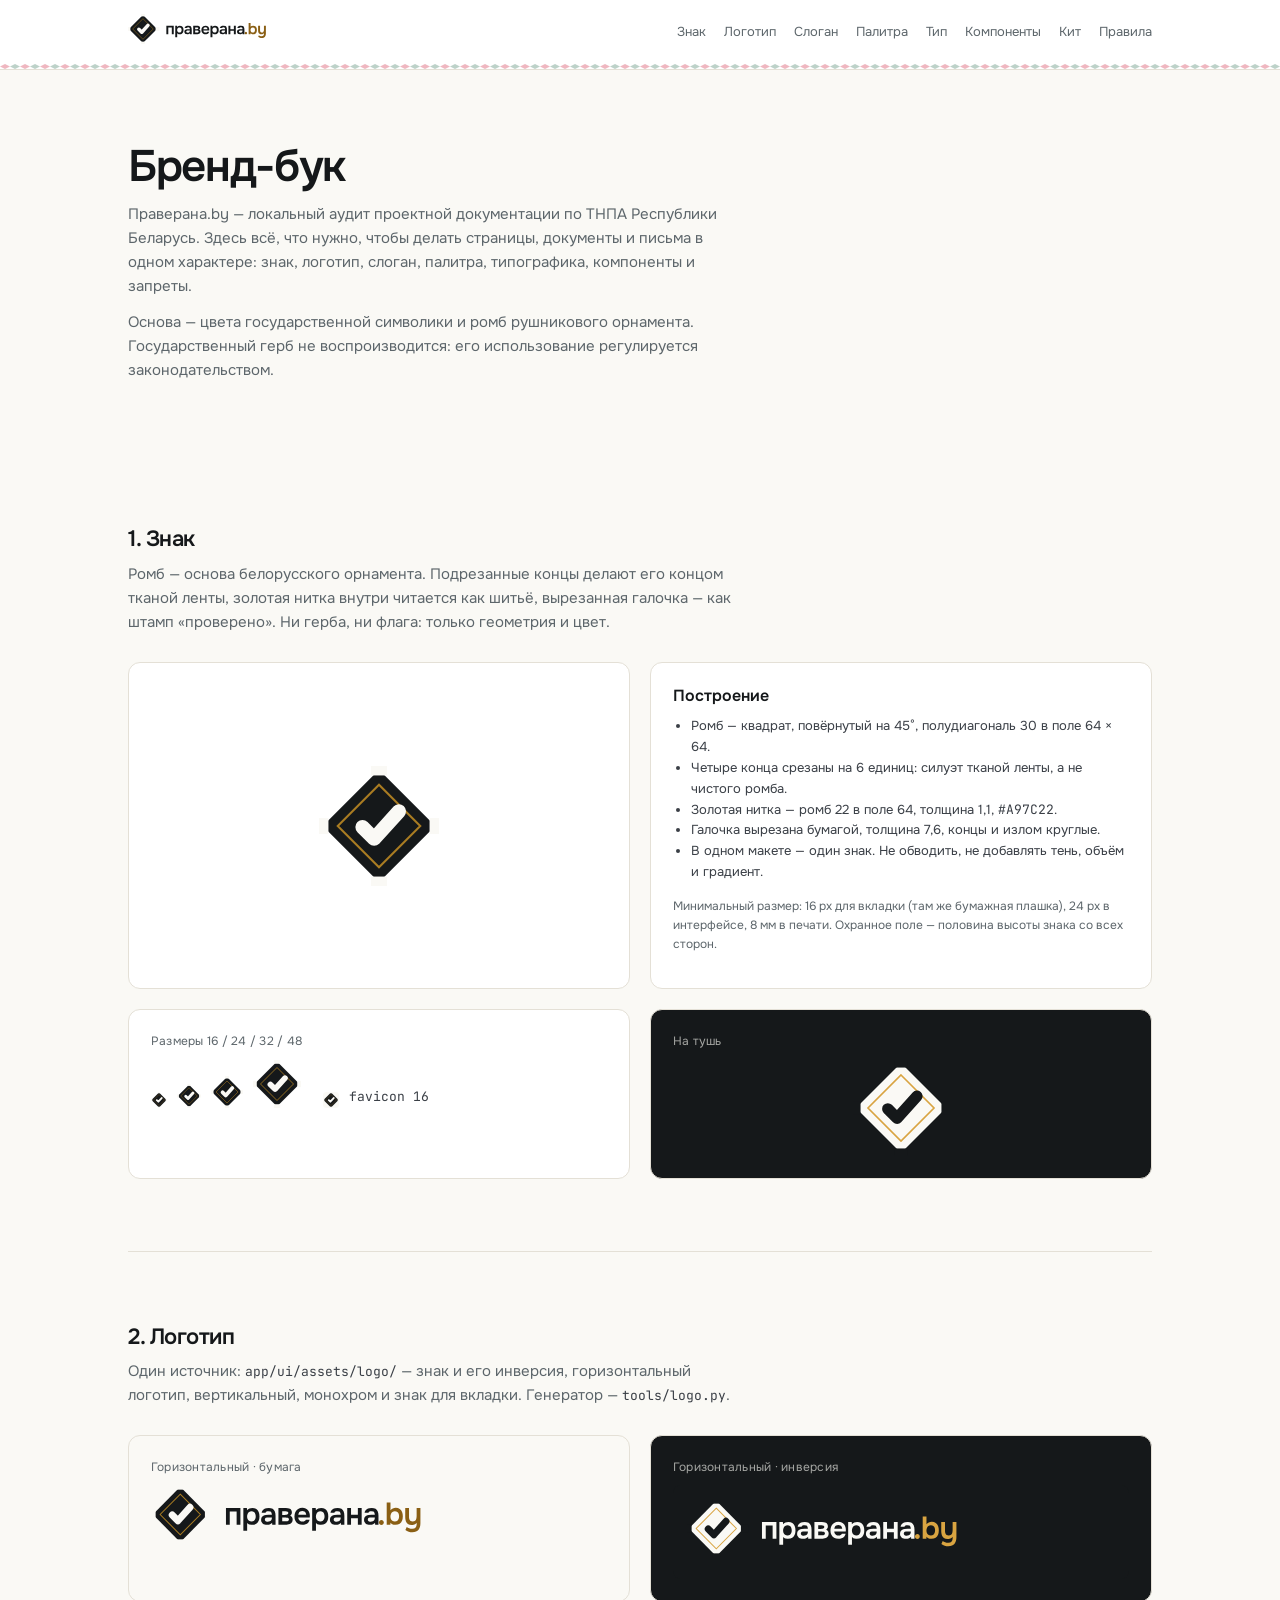
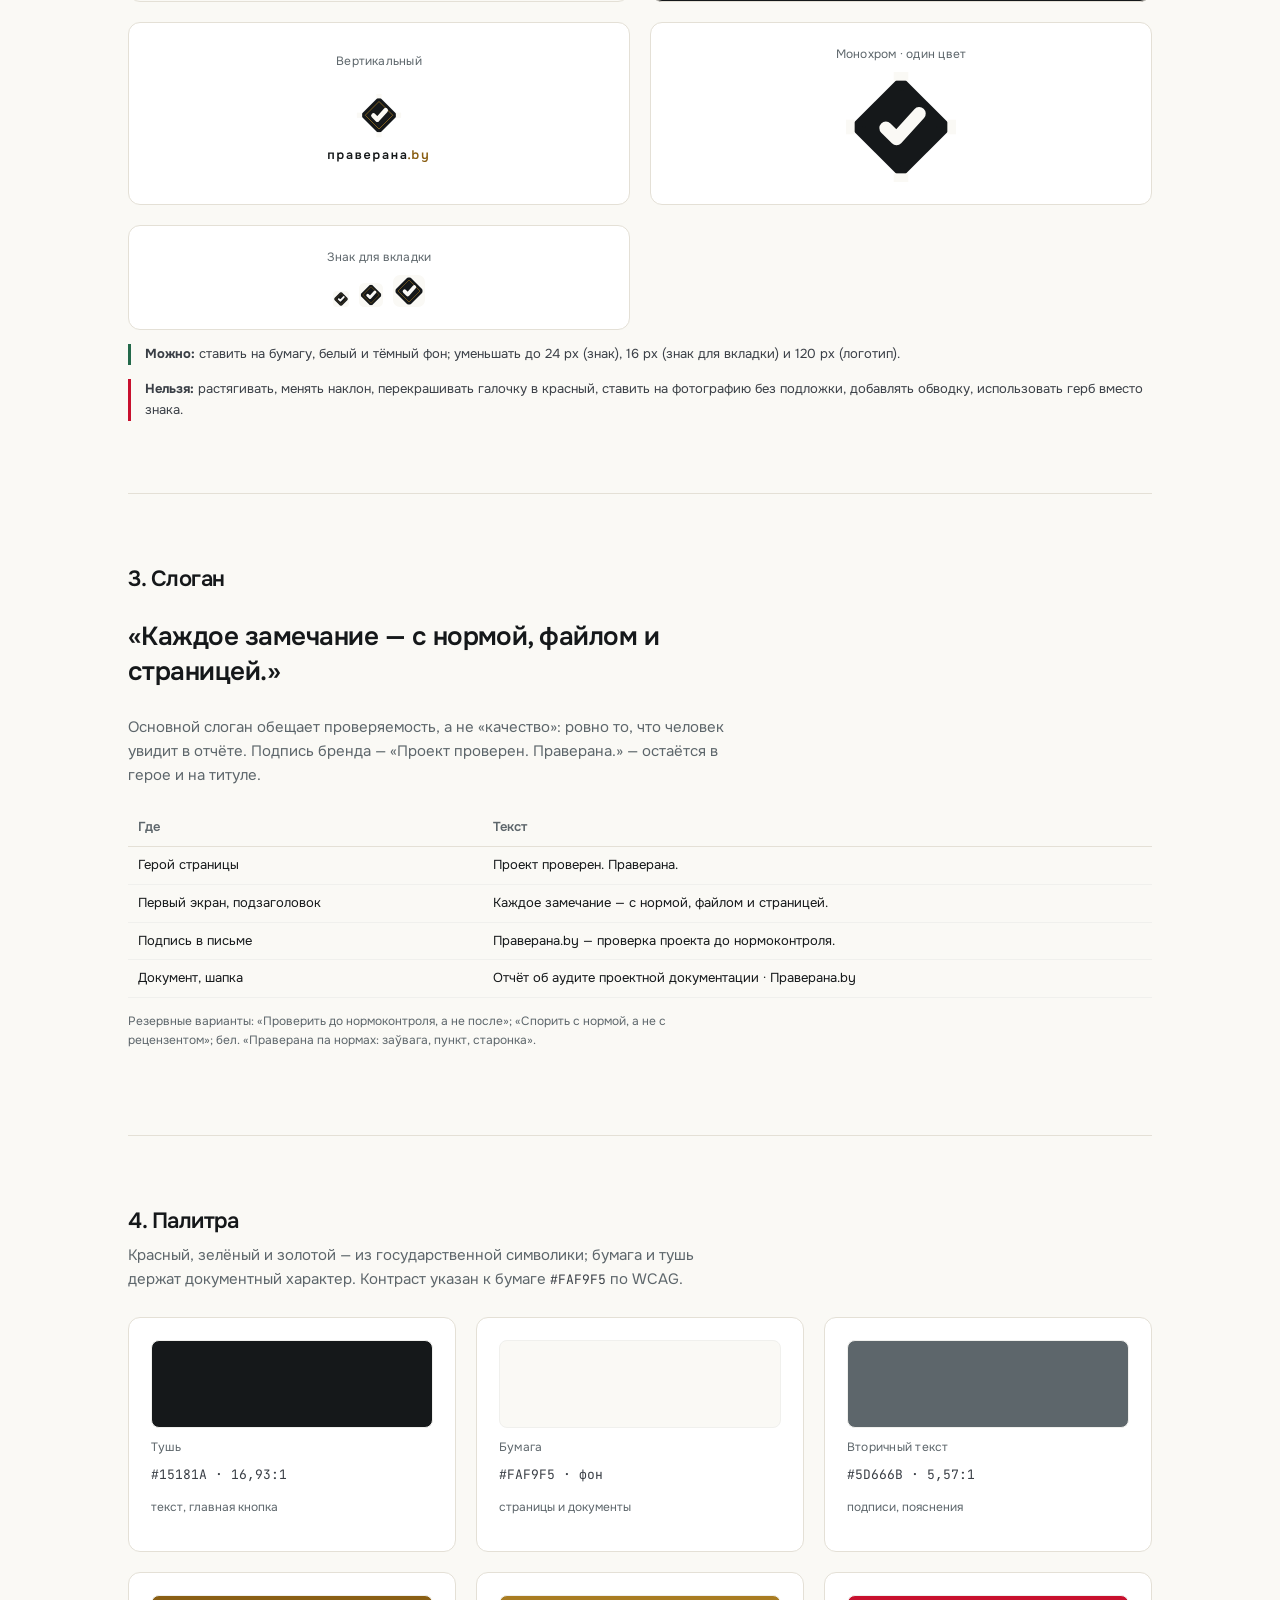
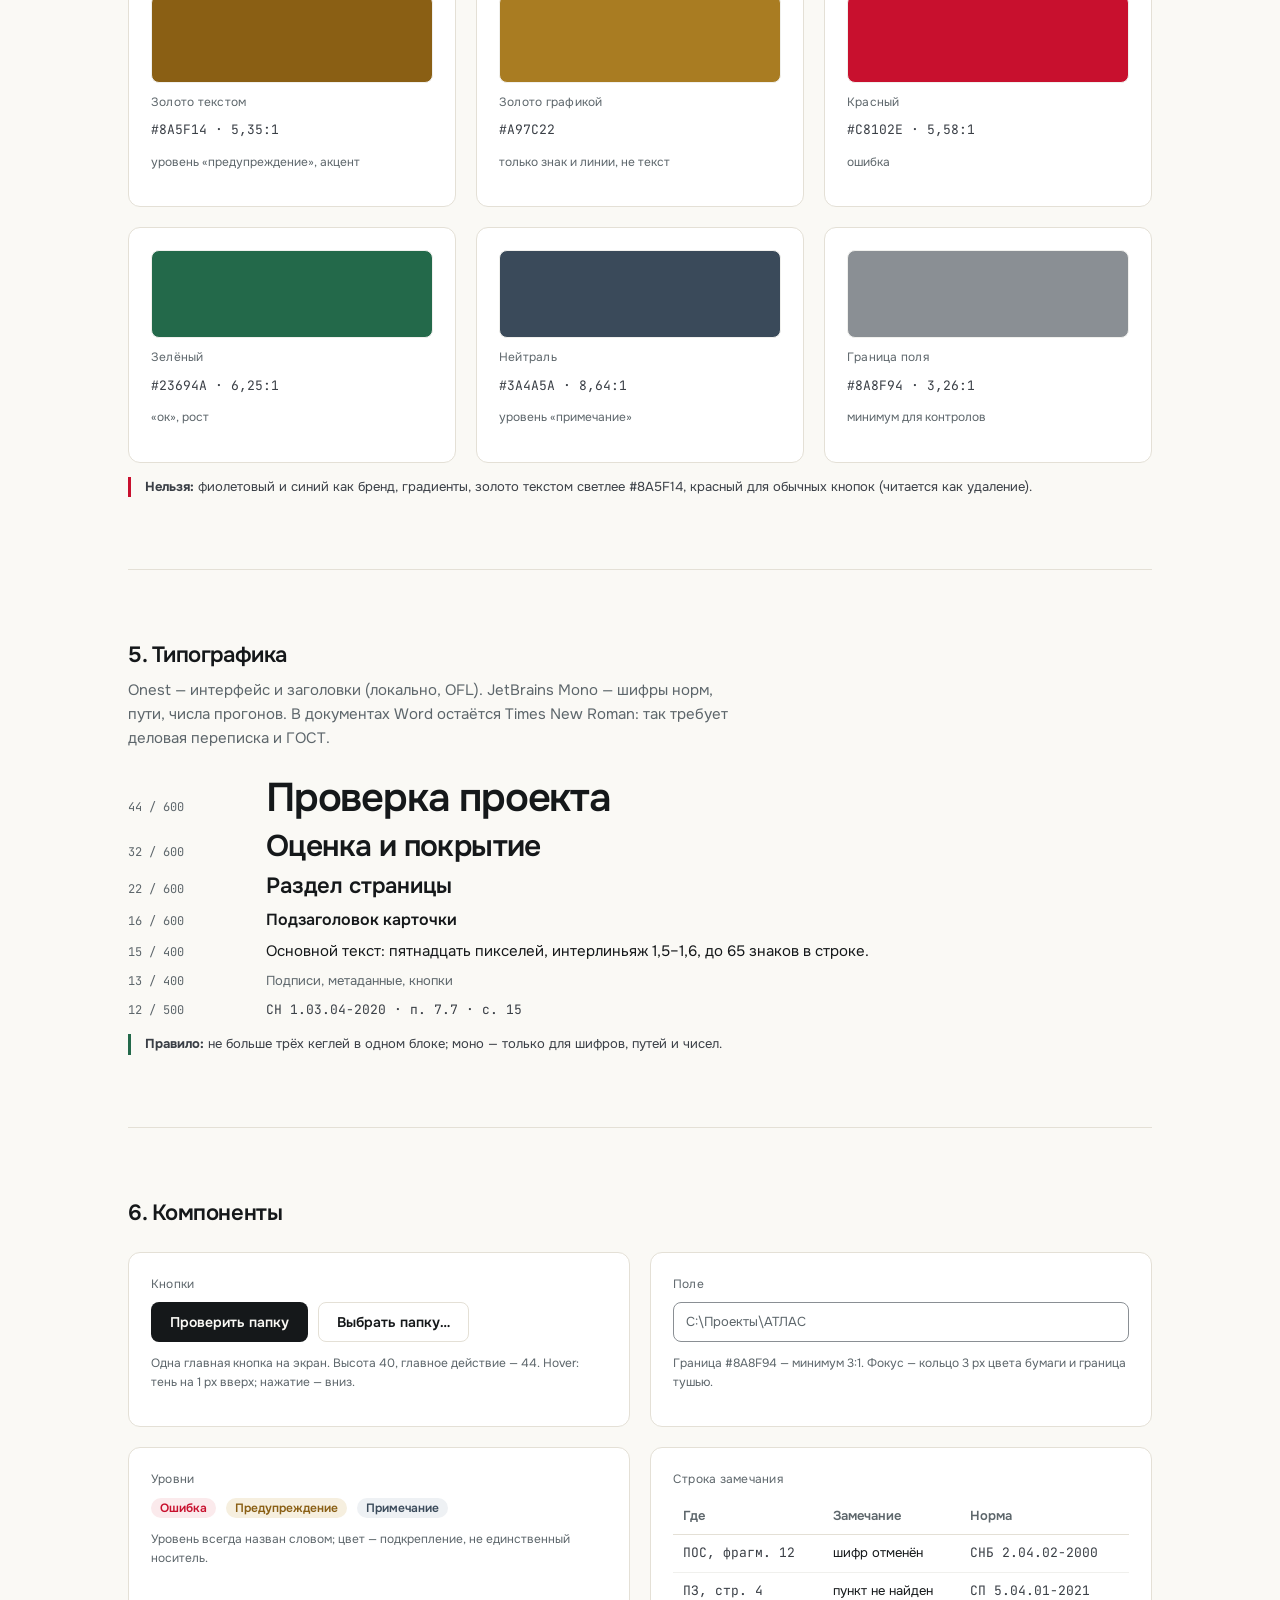
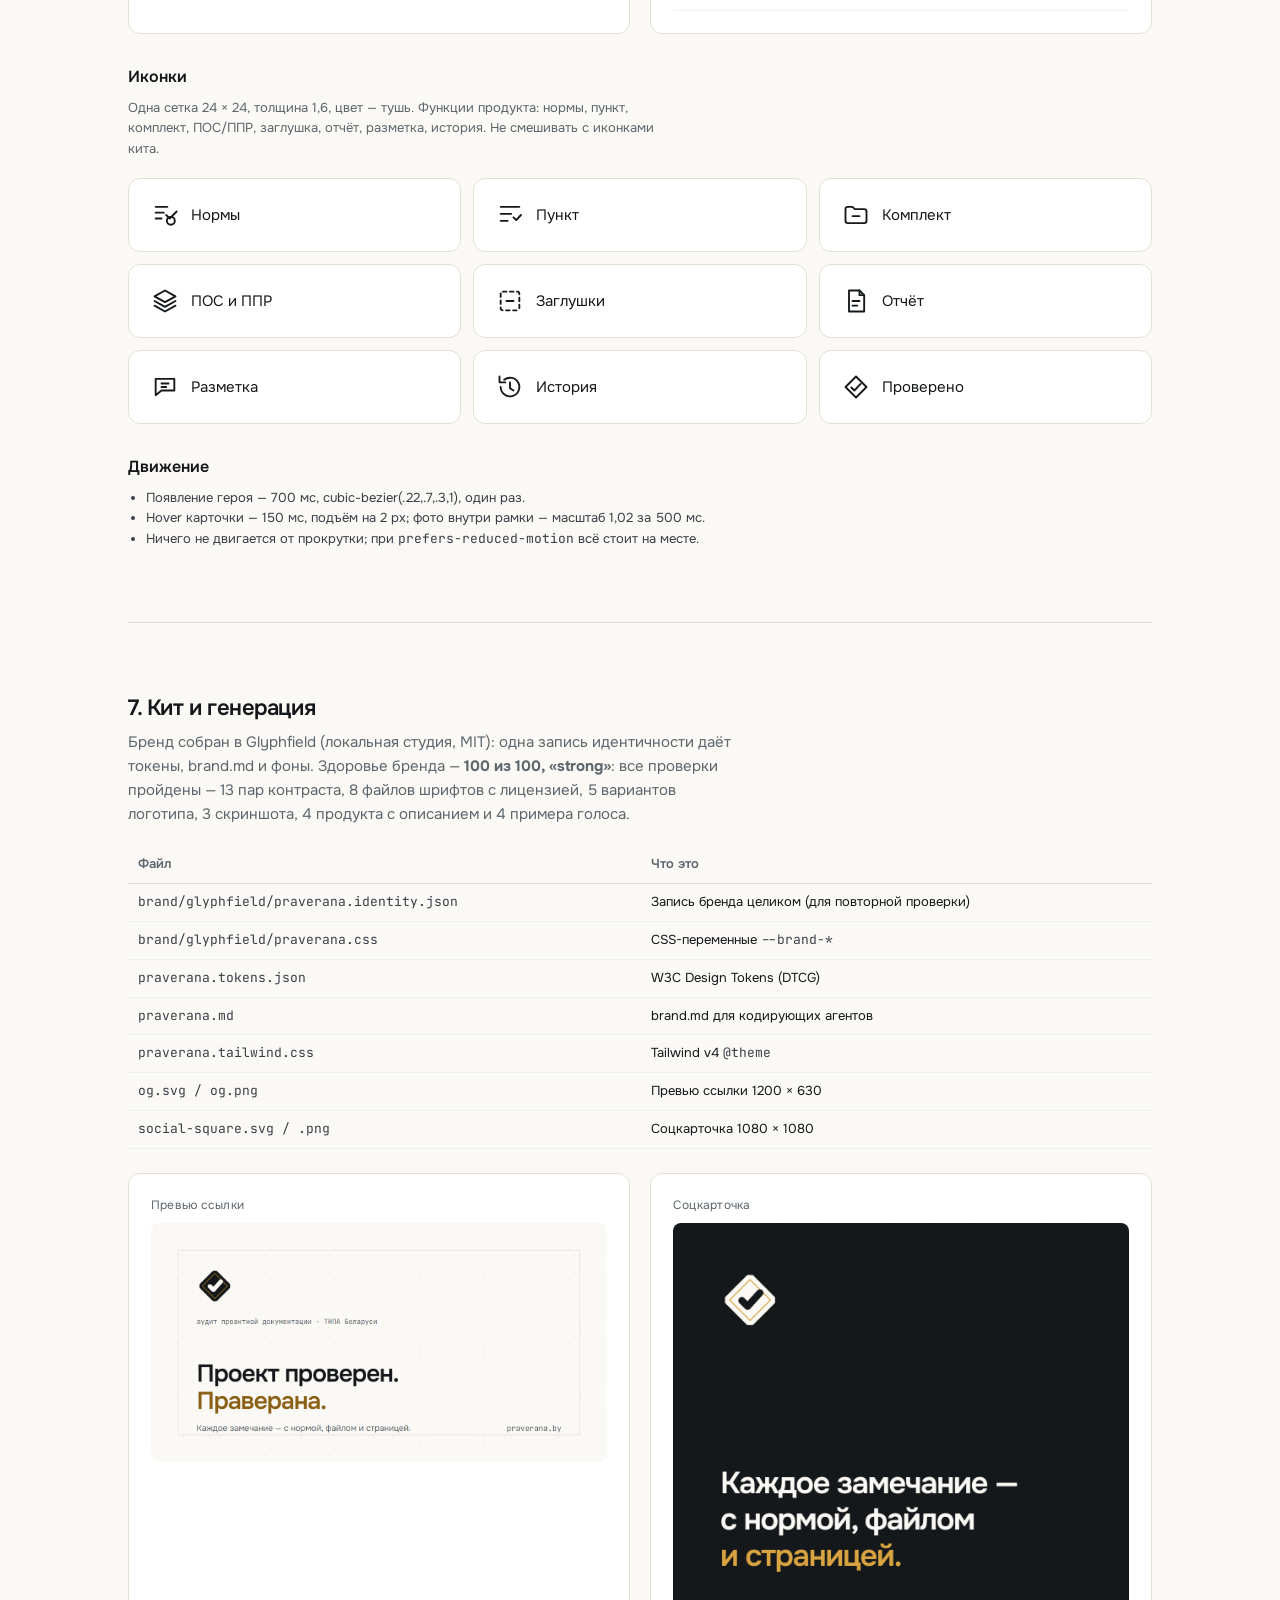
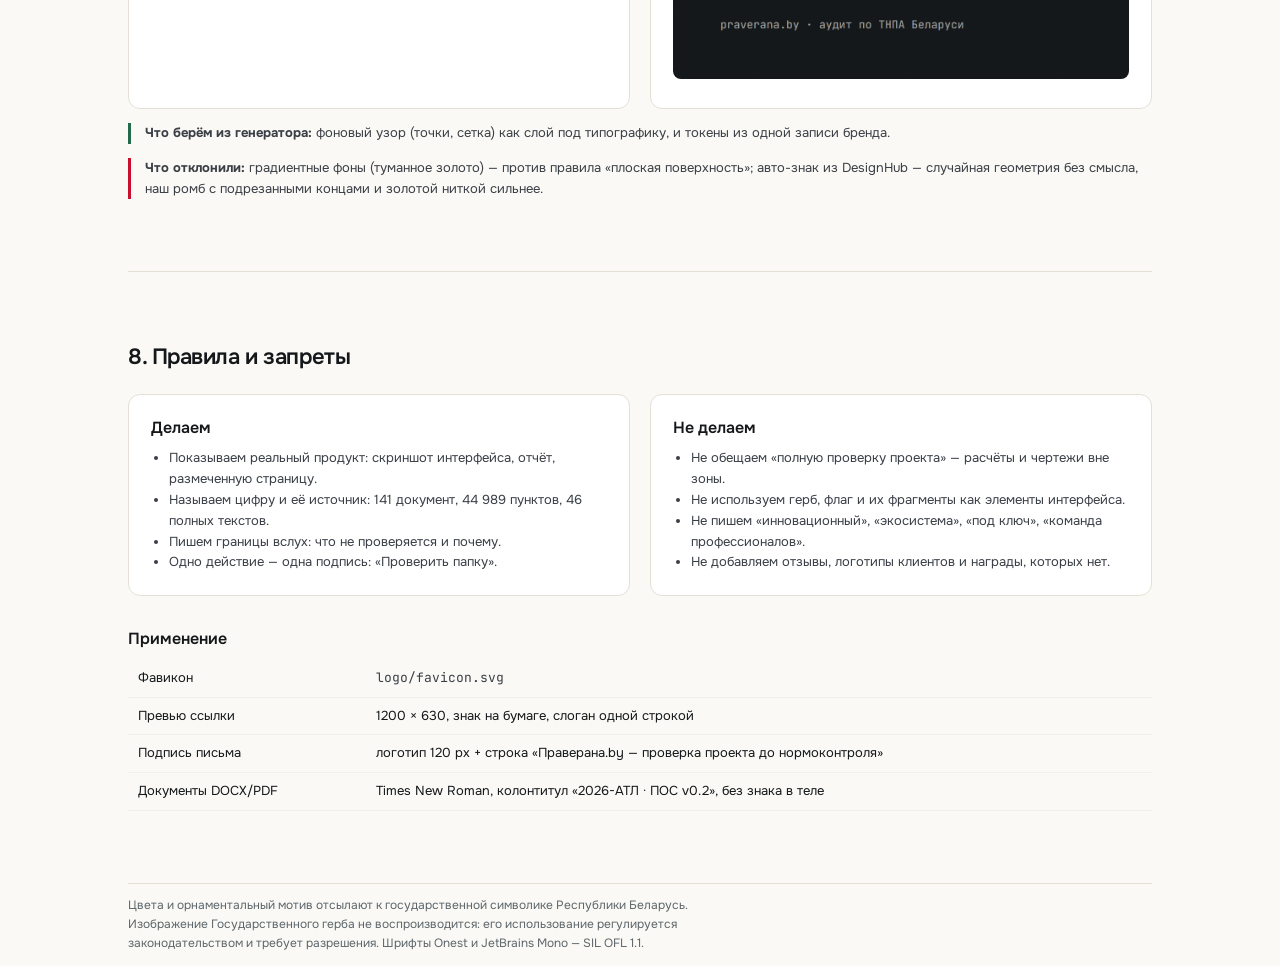
==== app/ui/brand/index.html @ ae4cb9ff "feat(brand): новый знак и health 100 из 100 - знак: ромб с подрезанными концами, золотая нитка и выр" ====
﻿<!DOCTYPE html>
<html lang="ru">
<head>
<meta charset="utf-8">
<meta name="viewport" content="width=device-width, initial-scale=1">
<title>Праверана.by — бренд-бук</title>
<link rel="icon" href="../assets/logo/favicon.svg" type="image/svg+xml">
<link rel="stylesheet" href="../assets/fonts/fonts.css">
<link rel="stylesheet" href="../assets/tokens.css">
<style>
  *{box-sizing:border-box}
  html,body{margin:0}
  body{background:var(--paper);color:var(--ink);font:var(--t-body)/1.6 var(--font-text)}
  .wrap{max-width:1080px;margin:0 auto;padding:0 28px}
  header.top{border-bottom:1px solid var(--line);background:var(--surface);position:sticky;top:0;z-index:5}
  .top-in{height:64px;display:flex;align-items:center;justify-content:space-between;gap:16px}
  .top-in img{height:30px;width:auto}
  nav{display:flex;gap:18px;font-size:var(--t-sm)}
  nav a{color:var(--muted);text-decoration:none}
  nav a:hover{color:var(--ink)}
  .ornament{height:5px;background-image:url("data:image/svg+xml;utf8,<svg xmlns='http://www.w3.org/2000/svg' width='20' height='5' viewBox='0 0 20 5'><path d='M5 0 L10 2.5 L5 5 L0 2.5Z' fill='%23c8102e'/><path d='M15 0 L20 2.5 L15 5 L10 2.5Z' fill='%2323694a'/></svg>");
    background-repeat:repeat-x;background-size:20px 5px;opacity:.3}
  section{padding:72px 0;border-bottom:1px solid var(--line)}
  h1{font:600 44px/1.1 var(--font-display);letter-spacing:-.03em;margin:0 0 12px}
  h2{font:600 var(--t-h2)/1.25 var(--font-display);letter-spacing:-.02em;margin:0 0 8px}
  h3{font:600 var(--t-h3)/1.35 var(--font-display);margin:32px 0 10px}
  .lead{color:var(--muted);max-width:62ch;margin:0}
  .grid{display:grid;gap:20px}
  .g2{grid-template-columns:repeat(2,minmax(0,1fr))}
  .g3{grid-template-columns:repeat(3,minmax(0,1fr))}
  .card{background:var(--surface);border:1px solid var(--line);border-radius:var(--r-surface);padding:22px}
  .label{font-size:var(--t-xs);color:var(--muted);letter-spacing:.02em;margin-bottom:8px}
  .swatch{height:88px;border-radius:var(--r-ctl);border:1px solid var(--line-soft);margin-bottom:10px}
  .mono{font-family:var(--font-mono);font-size:var(--t-sm);color:var(--ink-2)}
  .row{display:flex;gap:10px;flex-wrap:wrap;align-items:center}
  .btn{display:inline-flex;align-items:center;justify-content:center;gap:8px;border-radius:var(--r-ctl);
       padding:0 18px;height:var(--h-ctl);font:600 14px var(--font-text);border:1px solid transparent;cursor:default}
  .btn--primary{background:var(--ink);color:var(--paper)}
  .btn--secondary{background:var(--surface);border-color:var(--line);color:var(--ink)}
  .input{display:flex;align-items:center;height:var(--h-ctl);border:1px solid var(--line-input);
         border-radius:var(--r-ctl);padding:0 12px;color:var(--muted);font-size:var(--t-sm);background:var(--surface)}
  .lvl{display:inline-block;font:600 12px var(--font-text);padding:2px 9px;border-radius:var(--r-pill)}
  .lvl.error{background:var(--red-soft);color:var(--red)}
  .lvl.warn{background:var(--gold-soft);color:var(--gold-text)}
  .lvl.info{background:var(--slate-soft);color:var(--slate)}
  table{width:100%;border-collapse:collapse;font-size:var(--t-sm)}
  th{text-align:left;color:var(--muted);font-weight:600;padding:8px 10px;border-bottom:1px solid var(--line)}
  td{padding:8px 10px;border-bottom:1px solid var(--line-soft)}
  .dont{border-left:3px solid var(--red);padding-left:14px;margin-top:14px;color:var(--ink-2);font-size:var(--t-sm)}
  .do{border-left:3px solid var(--green);padding-left:14px;margin-top:14px;color:var(--ink-2);font-size:var(--t-sm)}
  .spec{display:grid;grid-template-columns:120px 1fr;gap:8px 18px;align-items:baseline}
  .size{font-family:var(--font-mono);color:var(--muted);font-size:var(--t-xs)}
  footer{padding:40px 0 60px;color:var(--muted);font-size:var(--t-sm)}
  .quote{font:600 26px/1.35 var(--font-display);letter-spacing:-.02em;max-width:34ch}
  .fine{color:var(--muted);font-size:var(--t-xs);max-width:70ch}
  @media (max-width:820px){.g2,.g3{grid-template-columns:1fr}h1{font-size:32px}}
</style>
</head>
<body>

<header class="top">
  <div class="wrap top-in">
    <a href="#" aria-label="Праверана.by"><img src="../assets/logo/logo-horizontal.svg" alt="Праверана.by"></a>
    <nav aria-label="Разделы бренд-бука">
      <a href="#mark">Знак</a><a href="#logo">Логотип</a><a href="#slogan">Слоган</a>
      <a href="#color">Палитра</a><a href="#type">Тип</a><a href="#ui">Компоненты</a>
      <a href="#kit">Кит</a><a href="#rules">Правила</a>
    </nav>
  </div>
  <div class="ornament" aria-hidden="true"></div>
</header>

<main class="wrap">
  <section style="border-bottom:0">
    <h1>Бренд-бук</h1>
    <p class="lead">Праверана.by — локальный аудит проектной документации по ТНПА Республики Беларусь.
      Здесь всё, что нужно, чтобы делать страницы, документы и письма в одном характере: знак, логотип,
      слоган, палитра, типографика, компоненты и запреты.</p>
    <p class="lead" style="margin-top:12px">Основа — цвета государственной символики и ромб
      рушникового орнамента. Государственный герб не воспроизводится: его использование регулируется
      законодательством.</p>
  </section>

  <section id="mark">
    <h2>1. Знак</h2>
    <p class="lead">Ромб — основа белорусского орнамента. Подрезанные концы делают его концом тканой
      ленты, золотая нитка внутри читается как шитьё, вырезанная галочка — как штамп «проверено».
      Ни герба, ни флага: только геометрия и цвет.</p>
    <div class="grid g2" style="margin-top:28px">
      <div class="card" style="display:grid;place-items:center;min-height:220px">
        <img src="../assets/logo/mark.svg" alt="Знак: ромб с подрезанными концами и вырезанной галочкой" width="120" height="120">
      </div>
      <div class="card">
        <h3 style="margin-top:0">Построение</h3>
        <ul style="margin:0;padding-left:18px;color:var(--ink-2);font-size:var(--t-sm)">
          <li>Ромб — квадрат, повёрнутый на 45°, полудиагональ 30 в поле 64 × 64.</li>
          <li>Четыре конца срезаны на 6 единиц: силуэт тканой ленты, а не чистого ромба.</li>
          <li>Золотая нитка — ромб 22 в поле 64, толщина 1,1, <span class="mono">#A97C22</span>.</li>
          <li>Галочка вырезана бумагой, толщина 7,6, концы и излом круглые.</li>
          <li>В одном макете — один знак. Не обводить, не добавлять тень, объём и градиент.</li>
        </ul>
        <p class="fine" style="margin-top:14px">Минимальный размер: 16 px для вкладки (там же бумажная
          плашка), 24 px в интерфейсе, 8 мм в печати. Охранное поле — половина высоты знака со всех
          сторон.</p>
      </div>
    </div>
    <div class="grid g2" style="margin-top:20px">
      <div class="card">
        <div class="label">Размеры 16 / 24 / 32 / 48</div>
        <div class="row" style="align-items:flex-end">
          <img src="../assets/logo/mark.svg" alt="" width="16" height="16">
          <img src="../assets/logo/mark.svg" alt="" width="24" height="24">
          <img src="../assets/logo/mark.svg" alt="" width="32" height="32">
          <img src="../assets/logo/mark.svg" alt="" width="48" height="48">
          <img src="../assets/logo/favicon.svg" alt="" width="16" height="16" style="margin-left:12px">
          <span class="mono">favicon 16</span>
        </div>
      </div>
      <div class="card" style="background:var(--ink);display:grid;place-items:center">
        <div class="label" style="color:#a5a6a3;justify-self:start">На тушь</div>
        <img src="../assets/logo/mark-inverse.svg" alt="Знак в инверсии" width="96" height="96">
      </div>
    </div>
  </section>

  <section id="logo">
    <h2>2. Логотип</h2>
    <p class="lead">Один источник: <span class="mono">app/ui/assets/logo/</span> — знак и его инверсия,
      горизонтальный логотип, вертикальный, монохром и знак для вкладки. Генератор — <span class="mono">tools/logo.py</span>.</p>
    <div class="grid g2" style="margin-top:28px">
      <div class="card" style="background:var(--paper)">
        <div class="label">Горизонтальный · бумага</div>
        <img src="../assets/logo/logo-horizontal.svg" alt="Горизонтальный логотип" style="width:100%;max-width:340px">
      </div>
      <div class="card" style="background:var(--ink)">
        <div class="label" style="color:#a5a6a3">Горизонтальный · инверсия</div>
        <div style="background:var(--ink);padding:14px;border-radius:var(--r-ctl)">
          <img src="../assets/logo/logo-horizontal-inverse.svg" alt="Логотип на тёмном" style="width:100%;max-width:340px">
        </div>
      </div>
      <div class="card" style="display:grid;place-items:center">
        <div class="label">Вертикальный</div>
        <img src="../assets/logo/logo-stacked.svg" alt="Вертикальный логотип" width="120">
      </div>
      <div class="card" style="display:grid;place-items:center">
        <div class="label">Монохром · один цвет</div>
        <img src="../assets/logo/logo-mono.svg" alt="Монохромный знак" width="110">
      </div>
      <div class="card" style="display:grid;place-items:center">
        <div class="label">Знак для вкладки</div>
        <div class="row" style="align-items:flex-end">
          <img src="../assets/logo/favicon.svg" alt="Фавикон" width="16" height="16">
          <img src="../assets/logo/favicon.svg" alt="" width="24" height="24">
          <img src="../assets/logo/favicon.svg" alt="" width="32" height="32">
        </div>
      </div>
    </div>
    <div class="do"><b>Можно:</b> ставить на бумагу, белый и тёмный фон; уменьшать до 24 px (знак),
      16 px (знак для вкладки) и 120 px (логотип).</div>
    <div class="dont"><b>Нельзя:</b> растягивать, менять наклон, перекрашивать галочку в красный, ставить на фотографию
      без подложки, добавлять обводку, использовать герб вместо знака.</div>
  </section>

  <section id="slogan">
    <h2>3. Слоган</h2>
    <p class="quote">«Каждое замечание — с нормой, файлом и страницей.»</p>
    <p class="lead" style="margin-top:16px">Основной слоган обещает проверяемость, а не «качество»: ровно то,
      что человек увидит в отчёте. Подпись бренда — «Проект проверен. Праверана.» — остаётся в герое
      и на титуле.</p>
    <table style="margin-top:22px">
      <thead><tr><th>Где</th><th>Текст</th></tr></thead>
      <tbody>
        <tr><td>Герой страницы</td><td>Проект проверен. Праверана.</td></tr>
        <tr><td>Первый экран, подзаголовок</td><td>Каждое замечание — с нормой, файлом и страницей.</td></tr>
        <tr><td>Подпись в письме</td><td>Праверана.by — проверка проекта до нормоконтроля.</td></tr>
        <tr><td>Документ, шапка</td><td>Отчёт об аудите проектной документации · Праверана.by</td></tr>
      </tbody>
    </table>
    <p class="fine" style="margin-top:14px">Резервные варианты: «Проверить до нормоконтроля, а не после»;
      «Спорить с нормой, а не с рецензентом»; бел. «Праверана па нормах: заўвага, пункт, старонка».</p>
  </section>

  <section id="color">
    <h2>4. Палитра</h2>
    <p class="lead">Красный, зелёный и золотой — из государственной символики; бумага и тушь держат
      документный характер. Контраст указан к бумаге <span class="mono">#FAF9F5</span> по WCAG.</p>
    <div class="grid g3" style="margin-top:26px">
      <div class="card"><div class="swatch" style="background:#15181a"></div><div class="label">Тушь</div><div class="mono">#15181A · 16,93:1</div><p class="fine">текст, главная кнопка</p></div>
      <div class="card"><div class="swatch" style="background:#faf9f5"></div><div class="label">Бумага</div><div class="mono">#FAF9F5 · фон</div><p class="fine">страницы и документы</p></div>
      <div class="card"><div class="swatch" style="background:#5d666b"></div><div class="label">Вторичный текст</div><div class="mono">#5D666B · 5,57:1</div><p class="fine">подписи, пояснения</p></div>
      <div class="card"><div class="swatch" style="background:#8a5f14"></div><div class="label">Золото текстом</div><div class="mono">#8A5F14 · 5,35:1</div><p class="fine">уровень «предупреждение», акцент</p></div>
      <div class="card"><div class="swatch" style="background:#a97c22"></div><div class="label">Золото графикой</div><div class="mono">#A97C22</div><p class="fine">только знак и линии, не текст</p></div>
      <div class="card"><div class="swatch" style="background:#c8102e"></div><div class="label">Красный</div><div class="mono">#C8102E · 5,58:1</div><p class="fine">ошибка</p></div>
      <div class="card"><div class="swatch" style="background:#23694a"></div><div class="label">Зелёный</div><div class="mono">#23694A · 6,25:1</div><p class="fine">«ок», рост</p></div>
      <div class="card"><div class="swatch" style="background:#3a4a5a"></div><div class="label">Нейтраль</div><div class="mono">#3A4A5A · 8,64:1</div><p class="fine">уровень «примечание»</p></div>
      <div class="card"><div class="swatch" style="background:#8a8f94"></div><div class="label">Граница поля</div><div class="mono">#8A8F94 · 3,26:1</div><p class="fine">минимум для контролов</p></div>
    </div>
    <div class="dont"><b>Нельзя:</b> фиолетовый и синий как бренд, градиенты, золото текстом светлее #8A5F14,
      красный для обычных кнопок (читается как удаление).</div>
  </section>

  <section id="type">
    <h2>5. Типографика</h2>
    <p class="lead">Onest — интерфейс и заголовки (локально, OFL). JetBrains Mono — шифры норм, пути,
      числа прогонов. В документах Word остаётся Times New Roman: так требует деловая переписка и ГОСТ.</p>
    <div class="spec" style="margin-top:26px">
      <div class="size">44 / 600</div><div style="font:600 40px/1.1 var(--font-display);letter-spacing:-.03em">Проверка проекта</div>
      <div class="size">32 / 600</div><div style="font:600 30px/1.2 var(--font-display);letter-spacing:-.02em">Оценка и покрытие</div>
      <div class="size">22 / 600</div><div style="font:600 22px/1.3 var(--font-display)">Раздел страницы</div>
      <div class="size">16 / 600</div><div style="font:600 16px/1.4 var(--font-display)">Подзаголовок карточки</div>
      <div class="size">15 / 400</div><div>Основной текст: пятнадцать пикселей, интерлиньяж 1,5–1,6, до 65 знаков в строке.</div>
      <div class="size">13 / 400</div><div style="font-size:13px;color:var(--muted)">Подписи, метаданные, кнопки</div>
      <div class="size">12 / 500</div><div class="mono">СН 1.03.04-2020 · п. 7.7 · с. 15</div>
    </div>
    <div class="do"><b>Правило:</b> не больше трёх кеглей в одном блоке; моно — только для шифров, путей и чисел.</div>
  </section>

  <section id="ui">
    <h2>6. Компоненты</h2>
    <div class="grid g2" style="margin-top:24px">
      <div class="card">
        <div class="label">Кнопки</div>
        <div class="row"><span class="btn btn--primary">Проверить папку</span><span class="btn btn--secondary">Выбрать папку…</span></div>
        <p class="fine" style="margin-top:12px">Одна главная кнопка на экран. Высота 40, главное действие — 44.
          Hover: тень на 1 px вверх; нажатие — вниз.</p>
      </div>
      <div class="card">
        <div class="label">Поле</div>
        <div class="input">C:\Проекты\АТЛАС</div>
        <p class="fine" style="margin-top:12px">Граница #8A8F94 — минимум 3:1. Фокус — кольцо 3 px цвета бумаги
          и граница тушью.</p>
      </div>
      <div class="card">
        <div class="label">Уровни</div>
        <div class="row"><span class="lvl error">Ошибка</span><span class="lvl warn">Предупреждение</span><span class="lvl info">Примечание</span></div>
        <p class="fine" style="margin-top:12px">Уровень всегда назван словом; цвет — подкрепление, не единственный носитель.</p>
      </div>
      <div class="card">
        <div class="label">Строка замечания</div>
        <table>
          <thead><tr><th>Где</th><th>Замечание</th><th>Норма</th></tr></thead>
          <tbody>
            <tr><td class="mono">ПОС, фрагм. 12</td><td>шифр отменён</td><td class="mono">СНБ 2.04.02-2000</td></tr>
            <tr><td class="mono">ПЗ, стр. 4</td><td>пункт не найден</td><td class="mono">СП 5.04.01-2021</td></tr>
          </tbody>
        </table>
      </div>
    </div>
    <h3>Иконки</h3>
    <p class="lead" style="font-size:var(--t-sm)">Одна сетка 24 × 24, толщина 1,6, цвет — тушь.
      Функции продукта: нормы, пункт, комплект, ПОС/ППР, заглушка, отчёт, разметка, история.
      Не смешивать с иконками кита.</p>
    <div class="grid g3" style="margin-top:18px;gap:12px">
      <div class="card" style="display:flex;align-items:center;gap:12px"><img src="../assets/picto/norms.svg" alt="" width="28" height="28"><span>Нормы</span></div>
      <div class="card" style="display:flex;align-items:center;gap:12px"><img src="../assets/picto/clause.svg" alt="" width="28" height="28"><span>Пункт</span></div>
      <div class="card" style="display:flex;align-items:center;gap:12px"><img src="../assets/picto/completeness.svg" alt="" width="28" height="28"><span>Комплект</span></div>
      <div class="card" style="display:flex;align-items:center;gap:12px"><img src="../assets/picto/pos-ppr.svg" alt="" width="28" height="28"><span>ПОС и ППР</span></div>
      <div class="card" style="display:flex;align-items:center;gap:12px"><img src="../assets/picto/placeholder.svg" alt="" width="28" height="28"><span>Заглушки</span></div>
      <div class="card" style="display:flex;align-items:center;gap:12px"><img src="../assets/picto/report.svg" alt="" width="28" height="28"><span>Отчёт</span></div>
      <div class="card" style="display:flex;align-items:center;gap:12px"><img src="../assets/picto/markup.svg" alt="" width="28" height="28"><span>Разметка</span></div>
      <div class="card" style="display:flex;align-items:center;gap:12px"><img src="../assets/picto/history.svg" alt="" width="28" height="28"><span>История</span></div>
      <div class="card" style="display:flex;align-items:center;gap:12px"><img src="../assets/picto/verified.svg" alt="" width="28" height="28"><span>Проверено</span></div>
    </div>

    <h3>Движение</h3>
    <ul style="margin:0;padding-left:18px;color:var(--ink-2);font-size:var(--t-sm)">
      <li>Появление героя — 700 мс, cubic-bezier(.22,.7,.3,1), один раз.</li>
      <li>Hover карточки — 150 мс, подъём на 2 px; фото внутри рамки — масштаб 1,02 за 500 мс.</li>
      <li>Ничего не двигается от прокрутки; при <span class="mono">prefers-reduced-motion</span> всё стоит на месте.</li>
    </ul>
  </section>

  <section id="kit">
    <h2>7. Кит и генерация</h2>
    <p class="lead">Бренд собран в Glyphfield (локальная студия, MIT): одна запись идентичности даёт
      токены, brand.md и фоны. Здоровье бренда — <b>100 из 100, «strong»</b>: все проверки пройдены —
      13 пар контраста, 8 файлов шрифтов с лицензией, 5 вариантов логотипа, 3 скриншота, 4 продукта
      с описанием и 4 примера голоса.</p>
    <table style="margin-top:20px">
      <thead><tr><th>Файл</th><th>Что это</th></tr></thead>
      <tbody>
        <tr><td class="mono">brand/glyphfield/praverana.identity.json</td><td>Запись бренда целиком (для повторной проверки)</td></tr>
        <tr><td class="mono">brand/glyphfield/praverana.css</td><td>CSS-переменные <span class="mono">--brand-*</span></td></tr>
        <tr><td class="mono">praverana.tokens.json</td><td>W3C Design Tokens (DTCG)</td></tr>
        <tr><td class="mono">praverana.md</td><td>brand.md для кодирующих агентов</td></tr>
        <tr><td class="mono">praverana.tailwind.css</td><td>Tailwind v4 <span class="mono">@theme</span></td></tr>
        <tr><td class="mono">og.svg / og.png</td><td>Превью ссылки 1200 × 630</td></tr>
        <tr><td class="mono">social-square.svg / .png</td><td>Соцкарточка 1080 × 1080</td></tr>
      </tbody>
    </table>
    <div class="grid g2" style="margin-top:24px">
      <div class="card"><div class="label">Превью ссылки</div>
        <img src="../assets/img/og.png" alt="Превью: Проект проверен. Праверана." style="width:100%;border-radius:var(--r-ctl)"></div>
      <div class="card"><div class="label">Соцкарточка</div>
        <img src="../assets/img/social-square.png" alt="Соцкарточка: каждое замечание — с нормой, файлом и страницей" style="width:100%;border-radius:var(--r-ctl)"></div>
    </div>
    <div class="do"><b>Что берём из генератора:</b> фоновый узор (точки, сетка) как слой под типографику,
      и токены из одной записи бренда.</div>
    <div class="dont"><b>Что отклонили:</b> градиентные фоны (туманное золото) — против правила «плоская
      поверхность»; авто-знак из DesignHub — случайная геометрия без смысла, наш ромб с подрезанными
      концами и золотой ниткой сильнее.</div>
  </section>

  <section id="rules">
    <h2>8. Правила и запреты</h2>
    <div class="grid g2" style="margin-top:22px">
      <div class="card">
        <h3 style="margin-top:0">Делаем</h3>
        <ul style="margin:0;padding-left:18px;color:var(--ink-2);font-size:var(--t-sm)">
          <li>Показываем реальный продукт: скриншот интерфейса, отчёт, размеченную страницу.</li>
          <li>Называем цифру и её источник: 141 документ, 44 989 пунктов, 46 полных текстов.</li>
          <li>Пишем границы вслух: что не проверяется и почему.</li>
          <li>Одно действие — одна подпись: «Проверить папку».</li>
        </ul>
      </div>
      <div class="card">
        <h3 style="margin-top:0">Не делаем</h3>
        <ul style="margin:0;padding-left:18px;color:var(--ink-2);font-size:var(--t-sm)">
          <li>Не обещаем «полную проверку проекта» — расчёты и чертежи вне зоны.</li>
          <li>Не используем герб, флаг и их фрагменты как элементы интерфейса.</li>
          <li>Не пишем «инновационный», «экосистема», «под ключ», «команда профессионалов».</li>
          <li>Не добавляем отзывы, логотипы клиентов и награды, которых нет.</li>
        </ul>
      </div>
    </div>
    <h3>Применение</h3>
    <table>
      <tbody>
        <tr><td>Фавикон</td><td class="mono">logo/favicon.svg</td></tr>        <tr><td>Превью ссылки</td><td>1200 × 630, знак на бумаге, слоган одной строкой</td></tr>
        <tr><td>Подпись письма</td><td>логотип 120 px + строка «Праверана.by — проверка проекта до нормоконтроля»</td></tr>
        <tr><td>Документы DOCX/PDF</td><td>Times New Roman, колонтитул «2026-АТЛ · ПОС v0.2», без знака в теле</td></tr>
      </tbody>
    </table>
  </section>
</main>

<footer class="wrap">
  <p class="fine">Цвета и орнаментальный мотив отсылают к государственной символике Республики Беларусь.
    Изображение Государственного герба не воспроизводится: его использование регулируется
    законодательством и требует разрешения. Шрифты Onest и JetBrains Mono — SIL OFL 1.1.</p>
</footer>

</body>
</html>
---- app/ui/assets/fonts/fonts.css ----
/* Праверана.by — локальные шрифты (OFL): Onest (variable) + JetBrains Mono.
   Файлы лежат рядом, внешние запросы не выполняются. */

@font-face {
  font-family: "Onest";
  font-style: normal;
  font-weight: 100 900;
  font-display: swap;
  src: url("cyrillic-wght-normal.woff2") format("woff2-variations");
  unicode-range: U+0301, U+0400-045F, U+0490-0491, U+04B0-04B1, U+2116;
}
@font-face {
  font-family: "Onest";
  font-style: normal;
  font-weight: 100 900;
  font-display: swap;
  src: url("cyrillic-ext-wght-normal.woff2") format("woff2-variations");
  unicode-range: U+0460-052F, U+1C80-1C88, U+20B4, U+2DE0-2DFF, U+A640-A69F, U+FE2E-FE2F;
}
@font-face {
  font-family: "Onest";
  font-style: normal;
  font-weight: 100 900;
  font-display: swap;
  src: url("latin-wght-normal.woff2") format("woff2-variations");
  unicode-range: U+0000-00FF, U+0131, U+0152-0153, U+02BB-02BC, U+02C6, U+02DA, U+02DC,
                 U+0304, U+0308, U+0329, U+2000-206F, U+20AC, U+2122, U+2191, U+2193,
                 U+2212, U+2215, U+FEFF, U+FFFD;
}
@font-face {
  font-family: "Onest";
  font-style: normal;
  font-weight: 100 900;
  font-display: swap;
  src: url("latin-ext-wght-normal.woff2") format("woff2-variations");
  unicode-range: U+0100-02BA, U+02BD-02C5, U+02C7-02CC, U+02CE-02D7, U+02DD-02FF, U+0304,
                 U+0308, U+0329, U+1D00-1DBF, U+1E00-1E9F, U+1EF2-1EFF, U+2020, U+20A0-20AB,
                 U+20AD-20C0, U+2113, U+2C60-2C7F, U+A720-A7FF;
}

@font-face {
  font-family: "JetBrains Mono";
  font-style: normal;
  font-weight: 400;
  font-display: swap;
  src: url("cyrillic-400-normal.woff2") format("woff2");
  unicode-range: U+0301, U+0400-045F, U+0490-0491, U+04B0-04B1, U+2116;
}
@font-face {
  font-family: "JetBrains Mono";
  font-style: normal;
  font-weight: 500;
  font-display: swap;
  src: url("cyrillic-500-normal.woff2") format("woff2");
  unicode-range: U+0301, U+0400-045F, U+0490-0491, U+04B0-04B1, U+2116;
}
@font-face {
  font-family: "JetBrains Mono";
  font-style: normal;
  font-weight: 400;
  font-display: swap;
  src: url("latin-400-normal.woff2") format("woff2");
  unicode-range: U+0000-00FF, U+0131, U+0152-0153, U+02BB-02BC, U+02C6, U+02DA, U+02DC,
                 U+0304, U+0308, U+0329, U+2000-206F, U+20AC, U+2122, U+2191, U+2193,
                 U+2212, U+2215, U+FEFF, U+FFFD;
}
@font-face {
  font-family: "JetBrains Mono";
  font-style: normal;
  font-weight: 500;
  font-display: swap;
  src: url("latin-500-normal.woff2") format("woff2");
  unicode-range: U+0000-00FF, U+0131, U+0152-0153, U+02BB-02BC, U+02C6, U+02DA, U+02DC,
                 U+0304, U+0308, U+0329, U+2000-206F, U+20AC, U+2122, U+2191, U+2193,
                 U+2212, U+2215, U+FEFF, U+FFFD;
}
---- app/ui/assets/tokens.css ----
﻿/* Праверана.by — единые токены для лендинга (/) и инструмента (/app).
   Значения — из docs/SYSTEM.md; контрасты текста посчитаны по WCAG AA. */

:root {
  /* поверхность */
  --paper: #faf9f5;
  --surface: #ffffff;
  --surface-sunk: #f6f6f3;

  /* линии */
  --line: #e4e0d6;
  --line-soft: #f0f0ed;
  --line-strong: #c9c9c4;

  /* текст */
  --ink: #15181a;
  --ink-2: #3a3f46;
  --muted: #5d666b;
  --disabled: #b9bdbd;

  /* бренд */
  --gold: #a97c22;        /* только графика и знак */
  --gold-text: #8a5f14;   /* золото как текст, 5,35:1 на бумаге */
  --gold-soft: #f6efdf;
  --red: #c8102e;
  --red-soft: #fbeaec;
  --red-ink: #6b1d18;
  --red-line: #eed6d3;
  --green: #23694a;
  --green-soft: #e9f2ec;
  --slate: #3a4a5a;       /* уровень «примечание»: нейтраль, не бренд */
  --slate-soft: #eef1f4;

  /* фокус */
  --focus: #f1efe8;
  --ring: 0 0 0 3px var(--focus);

  /* шрифты */
  --font-display: "Onest", "Segoe UI", system-ui, sans-serif;
  --font-text: "Onest", "Segoe UI", system-ui, sans-serif;
  --font-mono: "JetBrains Mono", Consolas, ui-monospace, monospace;

  /* шкала кеглей */
  --t-xs: 12px;
  --t-sm: 13px;
  --t-body: 15px;
  --t-h3: 16px;
  --t-metric: 20px;
  --t-h2: 22px;
  --t-h1: 32px;
  --t-score: 44px;

  /* отступы */
  --sp-1: 4px;
  --sp-2: 8px;
  --sp-3: 12px;
  --sp-4: 16px;
  --sp-5: 24px;
  --sp-6: 32px;

  /* радиусы */
  --r-ctl: 8px;
  --r-surface: 12px;
  --r-media: 20px;
  --r-pill: 999px;

  /* высоты контролов */
  --h-ctl: 40px;
  --h-cta: 44px;
  --h-chip: 32px;

  /* семантика уровней */
  --sev-error: var(--red);
  --sev-error-soft: var(--red-soft);
  --sev-warn: var(--gold-text);
  --sev-warn-soft: var(--gold-soft);
  --sev-info: var(--slate);
  --sev-info-soft: var(--slate-soft);
  --sev-ok: var(--green);
  --sev-ok-soft: var(--green-soft);

  /* псевдонимы приложения */
  --serif: var(--font-display);
  --sans: var(--font-text);
  --mono: var(--font-mono);
  --line-input: #8a8f94;
  --bg: var(--paper);
  --card: var(--surface);
  --accent: var(--ink);
  --accent-soft: var(--focus);
  --error: var(--sev-error);
  --error-soft: var(--sev-error-soft);
  --warn: var(--sev-warn);
  --warn-soft: var(--sev-warn-soft);
  --info: var(--sev-info);
  --info-soft: var(--sev-info-soft);
  --ok: var(--sev-ok);
  --ok-soft: var(--sev-ok-soft);

  /* псевдонимы кита (лендинг) */
  --p-bg: var(--paper);
  --p-surface: var(--surface);
  --p-ink: var(--ink);
  --p-muted: var(--muted);
  --p-accent: var(--gold-text);
  --p-accent-ink: var(--paper);
  --p-action: var(--ink);
  --p-action-ink: var(--paper);
  --p-inv-bg: var(--ink);
  --p-inv-surface: #222526;
  --p-inv-ink: var(--paper);
  --p-inv-muted: #a5a6a3;
  --p-inv-accent: #d9a441;
  --p-inv-accent-ink: var(--ink);
  --p-inv-action: #d9a441;
  --p-inv-action-ink: var(--ink);
  --display-weight: 500;
  --display-tracking: -0.035em;
  --display-tracking-xl: -0.04em;
}
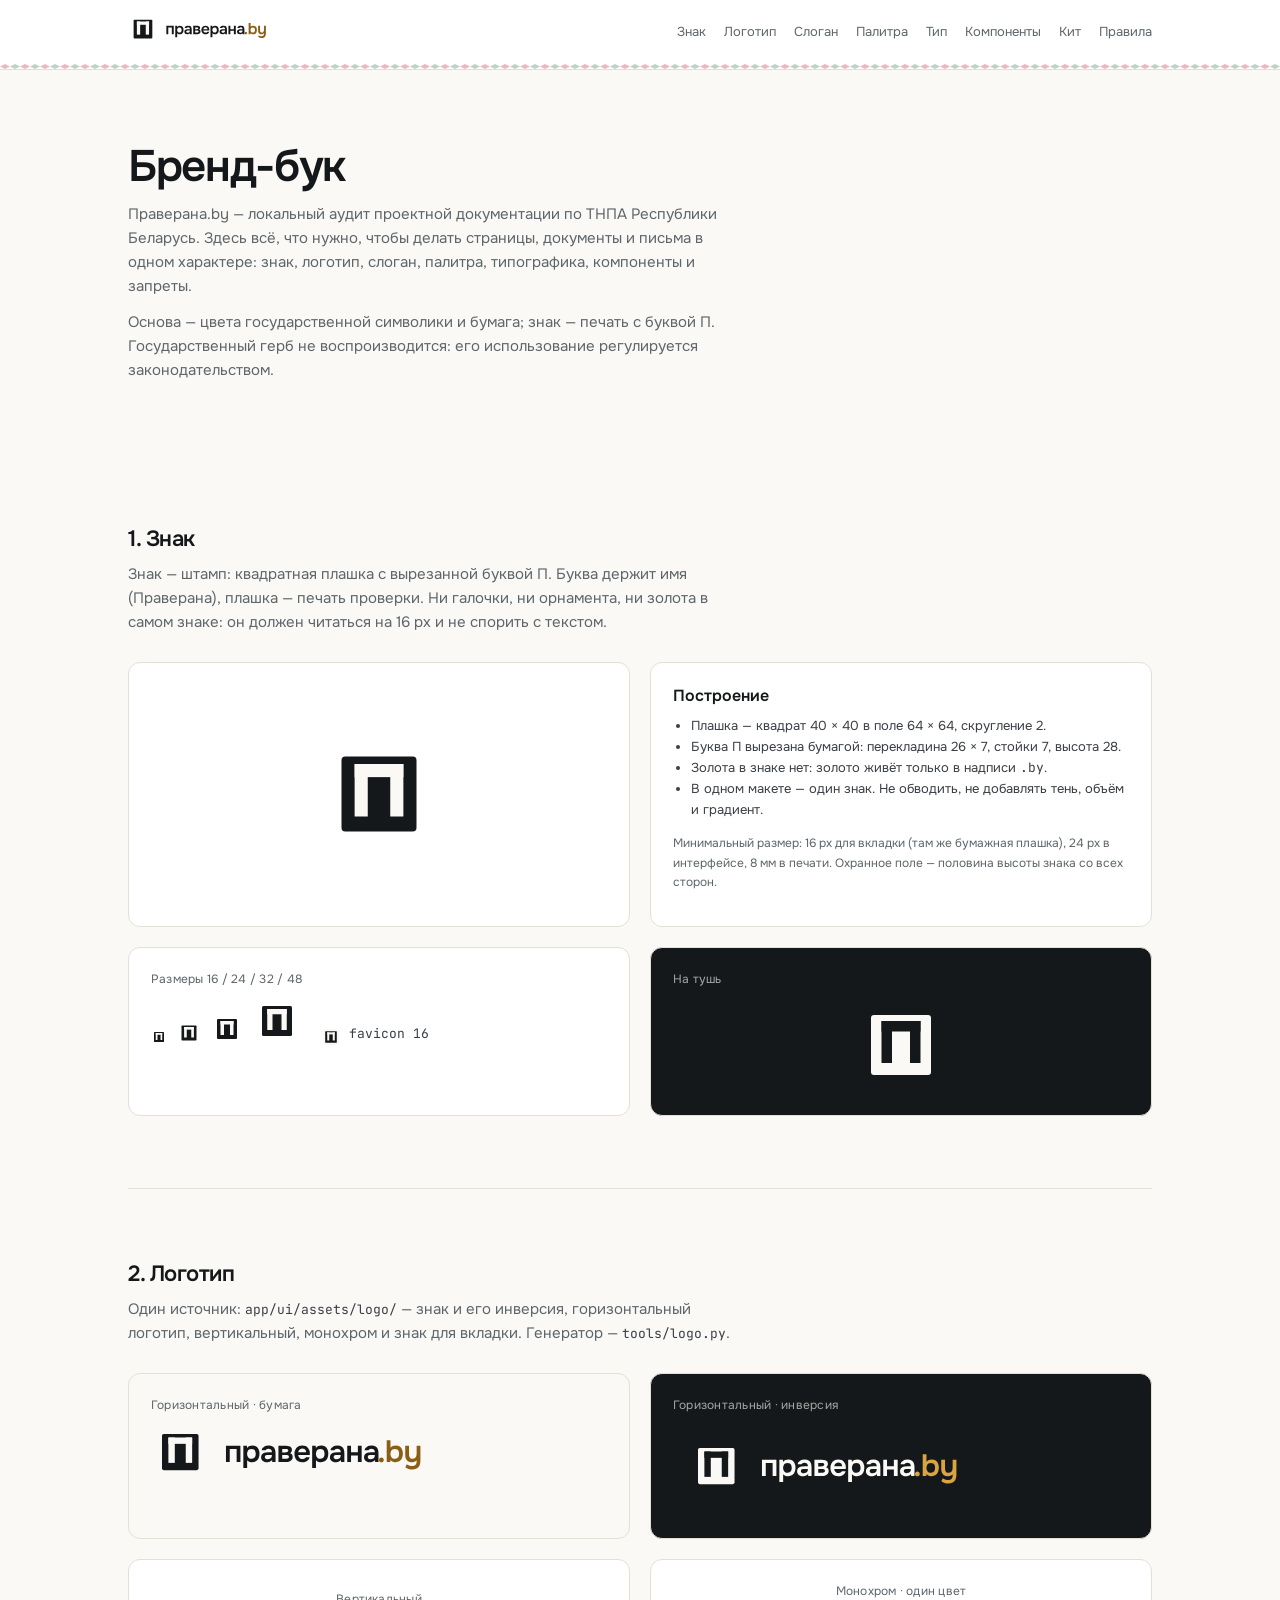
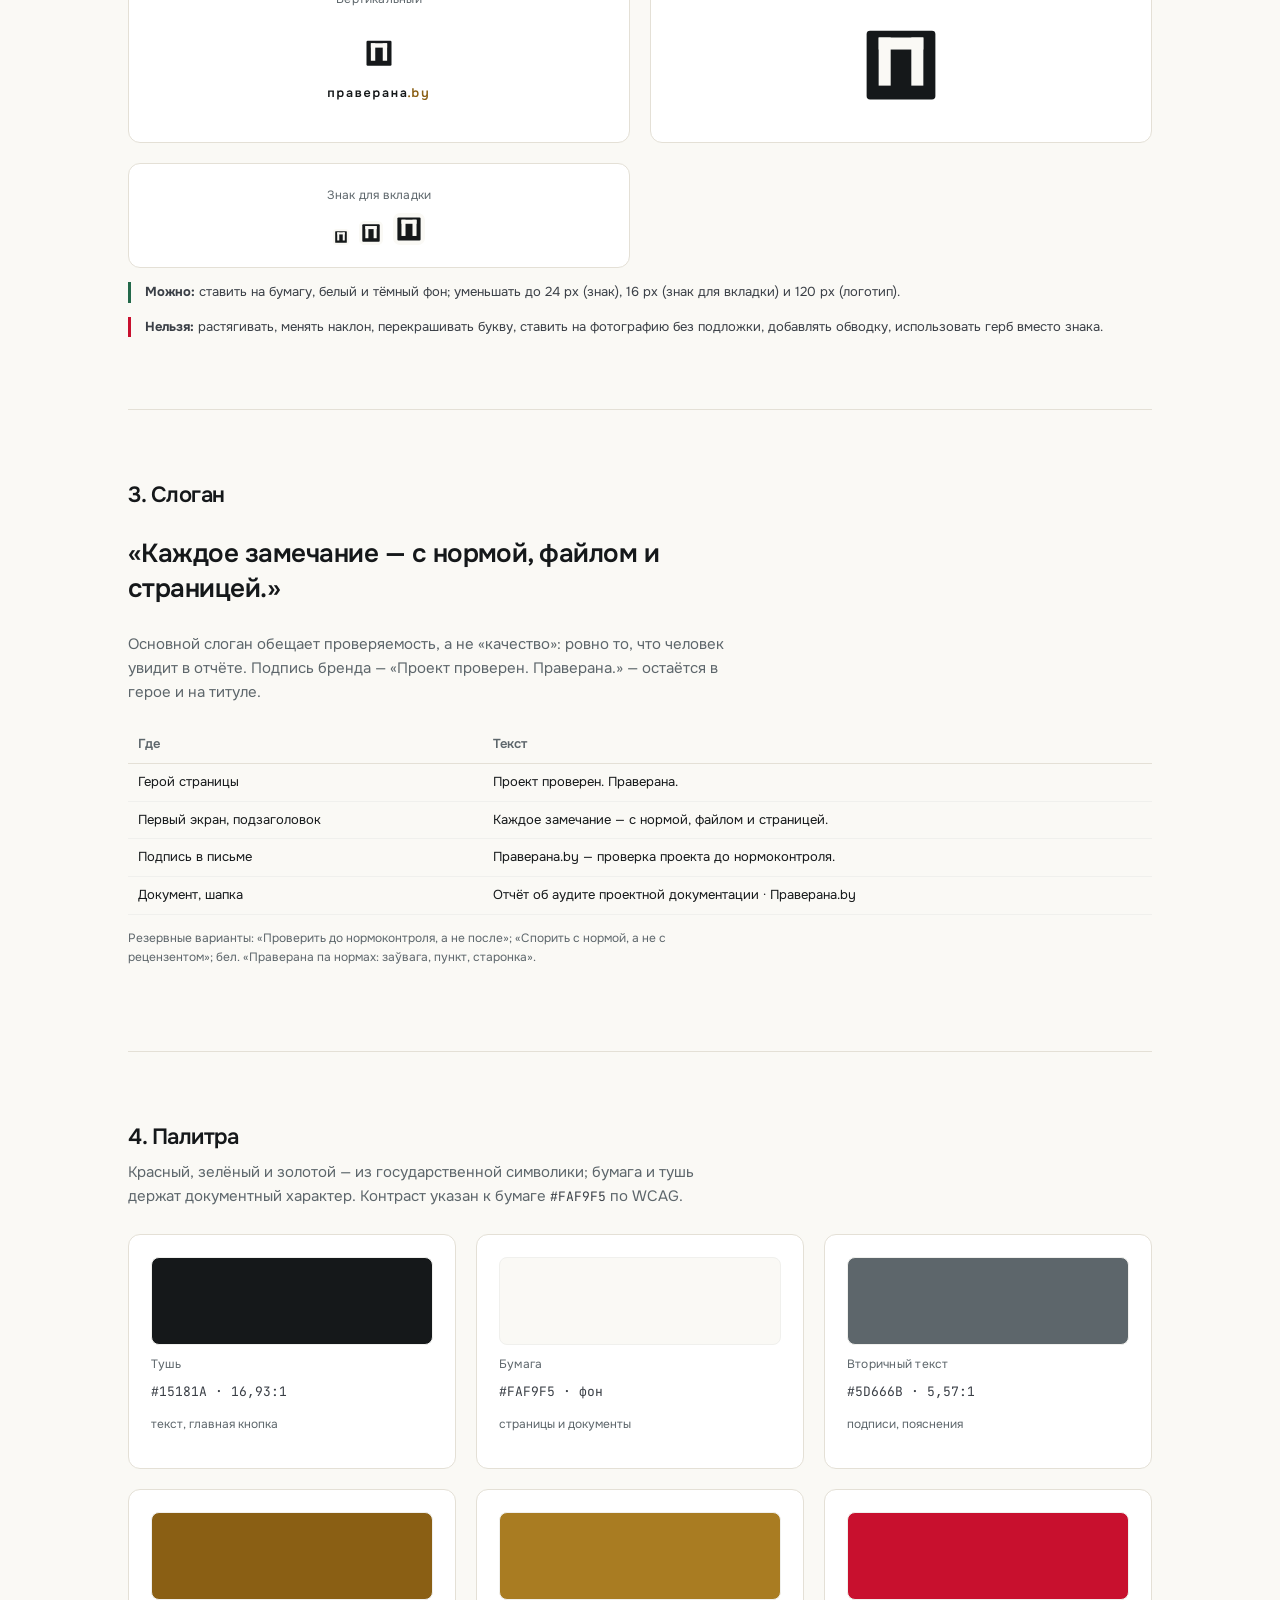
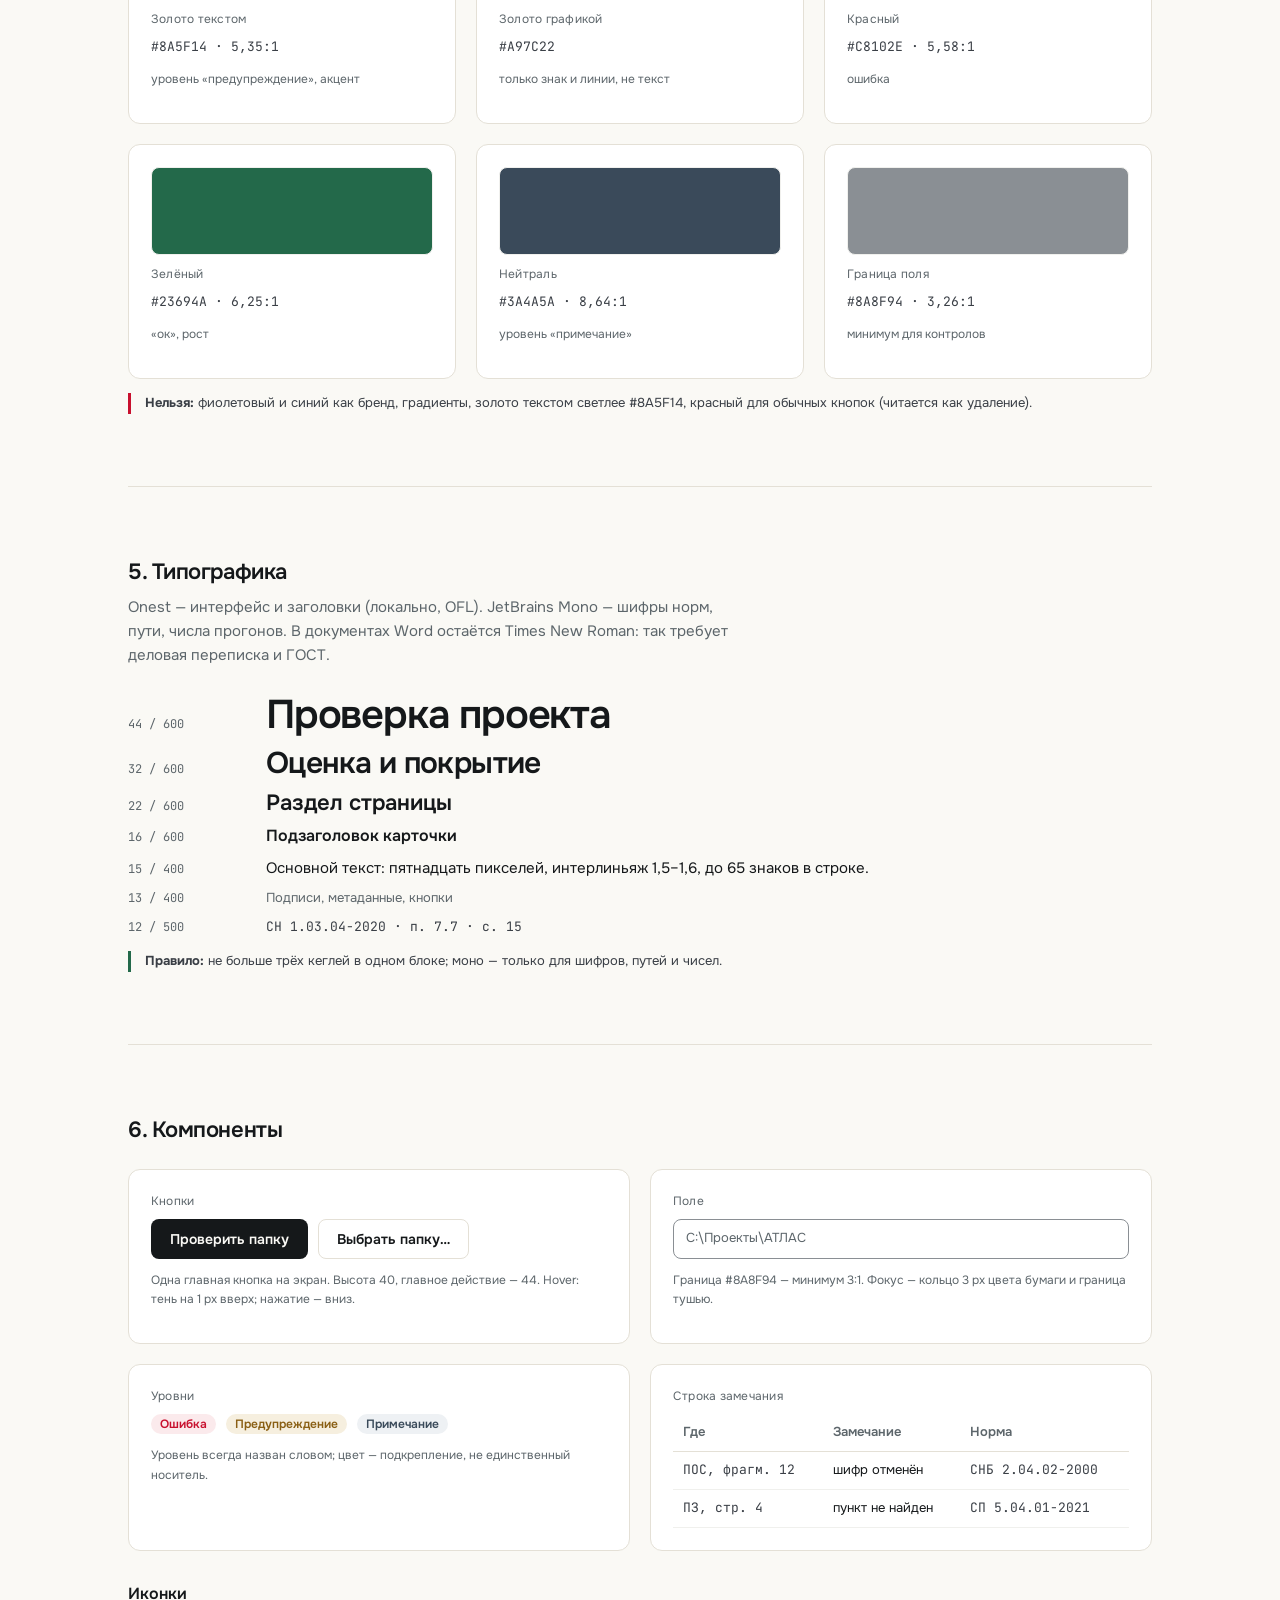
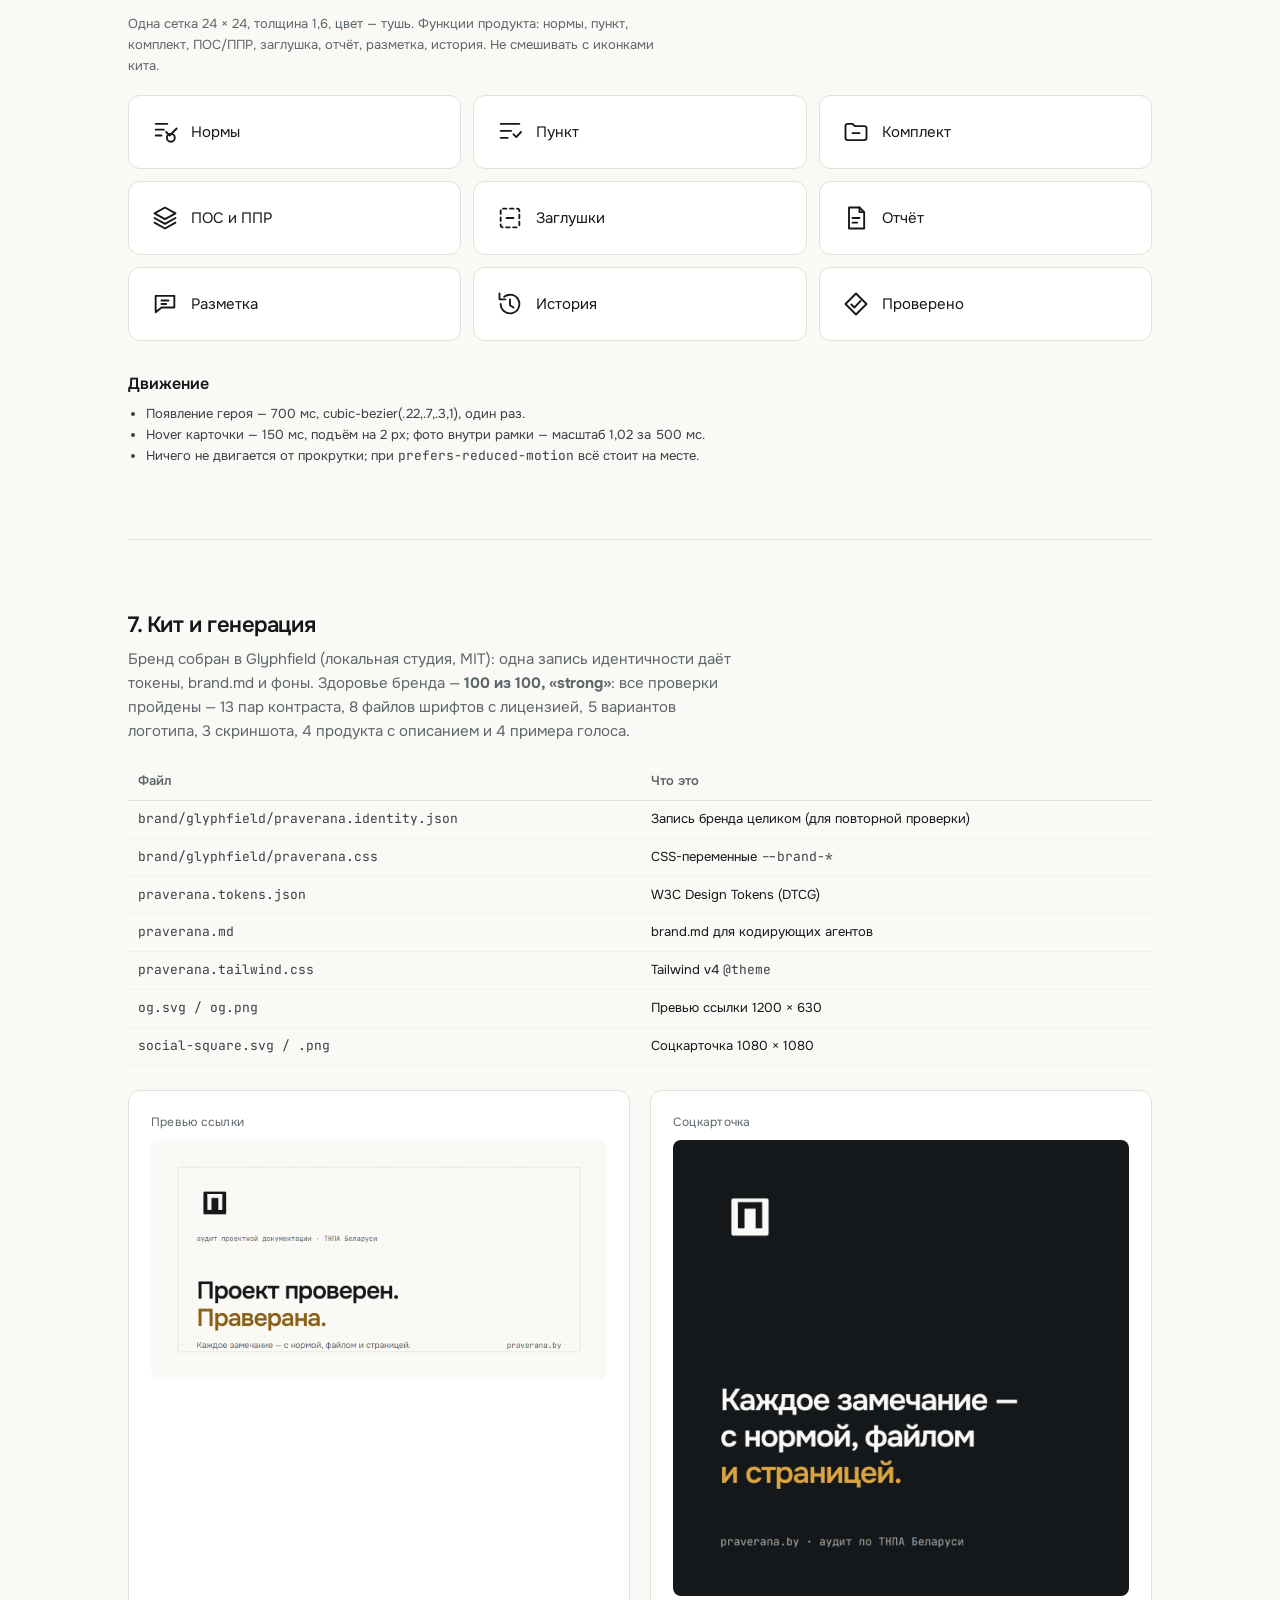
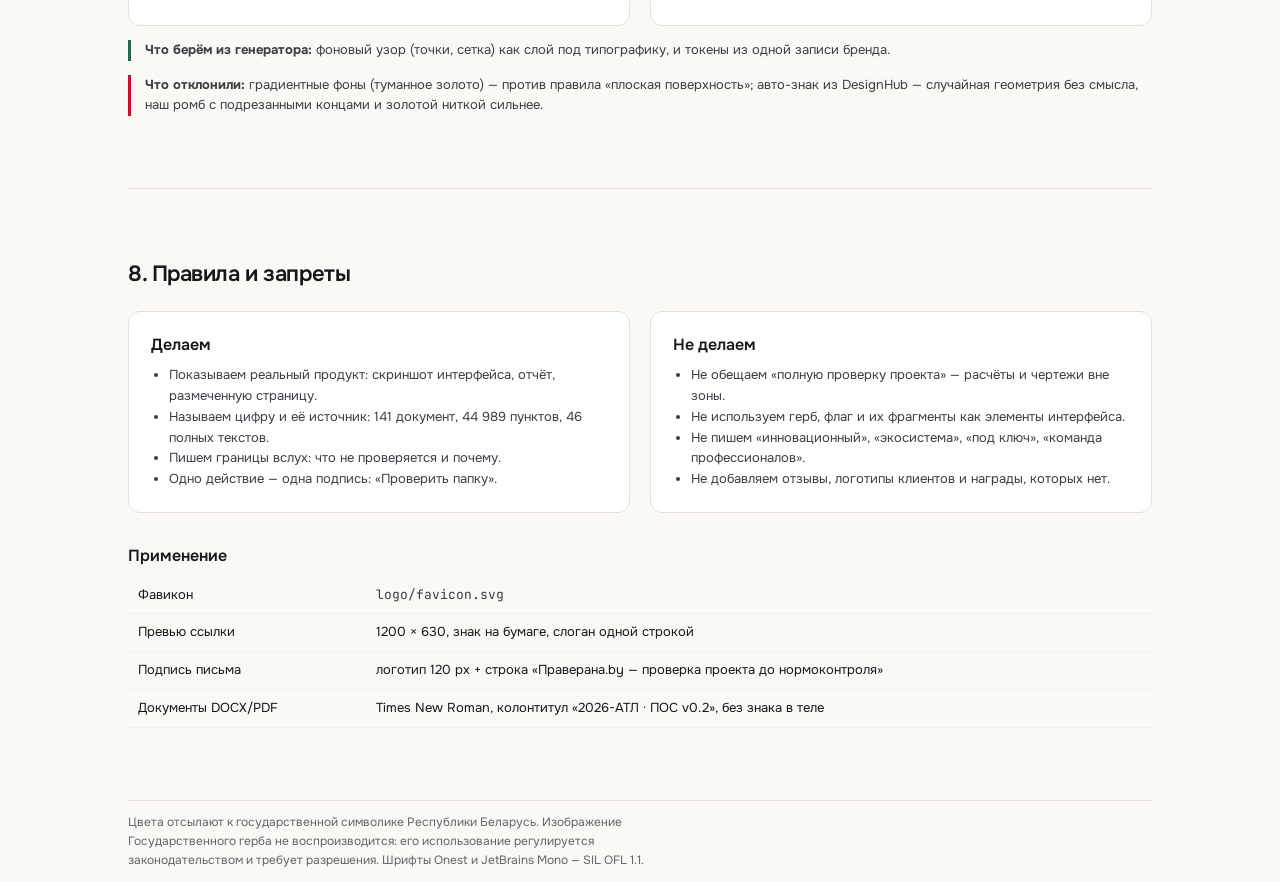
==== commit d6f0c4b9: "feat(brand): знак — штамп-П вместо ромба с галочкой - знак: квадратная плашка 40×40 с вырезанной бук" ====
--- a/app/ui/brand/index.html
+++ b/app/ui/brand/index.html
@@ -76,27 +76,26 @@
     <p class="lead">Праверана.by — локальный аудит проектной документации по ТНПА Республики Беларусь.
       Здесь всё, что нужно, чтобы делать страницы, документы и письма в одном характере: знак, логотип,
       слоган, палитра, типографика, компоненты и запреты.</p>
-    <p class="lead" style="margin-top:12px">Основа — цвета государственной символики и ромб
-      рушникового орнамента. Государственный герб не воспроизводится: его использование регулируется
+    <p class="lead" style="margin-top:12px">Основа — цвета государственной символики и бумага; знак —
+      печать с буквой П. Государственный герб не воспроизводится: его использование регулируется
       законодательством.</p>
   </section>
 
   <section id="mark">
     <h2>1. Знак</h2>
-    <p class="lead">Ромб — основа белорусского орнамента. Подрезанные концы делают его концом тканой
-      ленты, золотая нитка внутри читается как шитьё, вырезанная галочка — как штамп «проверено».
-      Ни герба, ни флага: только геометрия и цвет.</p>
+    <p class="lead">Знак — штамп: квадратная плашка с вырезанной буквой П. Буква держит имя
+      (Праверана), плашка — печать проверки. Ни галочки, ни орнамента, ни золота в самом знаке:
+      он должен читаться на 16 px и не спорить с текстом.</p>
     <div class="grid g2" style="margin-top:28px">
       <div class="card" style="display:grid;place-items:center;min-height:220px">
-        <img src="../assets/logo/mark.svg" alt="Знак: ромб с подрезанными концами и вырезанной галочкой" width="120" height="120">
+        <img src="../assets/logo/mark.svg" alt="Знак: штамп с вырезанной буквой П" width="120" height="120">
       </div>
       <div class="card">
         <h3 style="margin-top:0">Построение</h3>
         <ul style="margin:0;padding-left:18px;color:var(--ink-2);font-size:var(--t-sm)">
-          <li>Ромб — квадрат, повёрнутый на 45°, полудиагональ 30 в поле 64 × 64.</li>
-          <li>Четыре конца срезаны на 6 единиц: силуэт тканой ленты, а не чистого ромба.</li>
-          <li>Золотая нитка — ромб 22 в поле 64, толщина 1,1, <span class="mono">#A97C22</span>.</li>
-          <li>Галочка вырезана бумагой, толщина 7,6, концы и излом круглые.</li>
+          <li>Плашка — квадрат 40 × 40 в поле 64 × 64, скругление 2.</li>
+          <li>Буква П вырезана бумагой: перекладина 26 × 7, стойки 7, высота 28.</li>
+          <li>Золота в знаке нет: золото живёт только в надписи <span class="mono">.by</span>.</li>
           <li>В одном макете — один знак. Не обводить, не добавлять тень, объём и градиент.</li>
         </ul>
         <p class="fine" style="margin-top:14px">Минимальный размер: 16 px для вкладки (там же бумажная
@@ -157,7 +156,7 @@
     </div>
     <div class="do"><b>Можно:</b> ставить на бумагу, белый и тёмный фон; уменьшать до 24 px (знак),
       16 px (знак для вкладки) и 120 px (логотип).</div>
-    <div class="dont"><b>Нельзя:</b> растягивать, менять наклон, перекрашивать галочку в красный, ставить на фотографию
+    <div class="dont"><b>Нельзя:</b> растягивать, менять наклон, перекрашивать букву, ставить на фотографию
       без подложки, добавлять обводку, использовать герб вместо знака.</div>
   </section>
 
@@ -335,9 +334,9 @@
 </main>
 
 <footer class="wrap">
-  <p class="fine">Цвета и орнаментальный мотив отсылают к государственной символике Республики Беларусь.
-    Изображение Государственного герба не воспроизводится: его использование регулируется
-    законодательством и требует разрешения. Шрифты Onest и JetBrains Mono — SIL OFL 1.1.</p>
+  <p class="fine">Цвета отсылают к государственной символике Республики Беларусь. Изображение
+    Государственного герба не воспроизводится: его использование регулируется законодательством и
+    требует разрешения. Шрифты Onest и JetBrains Mono — SIL OFL 1.1.</p>
 </footer>
 
 </body>
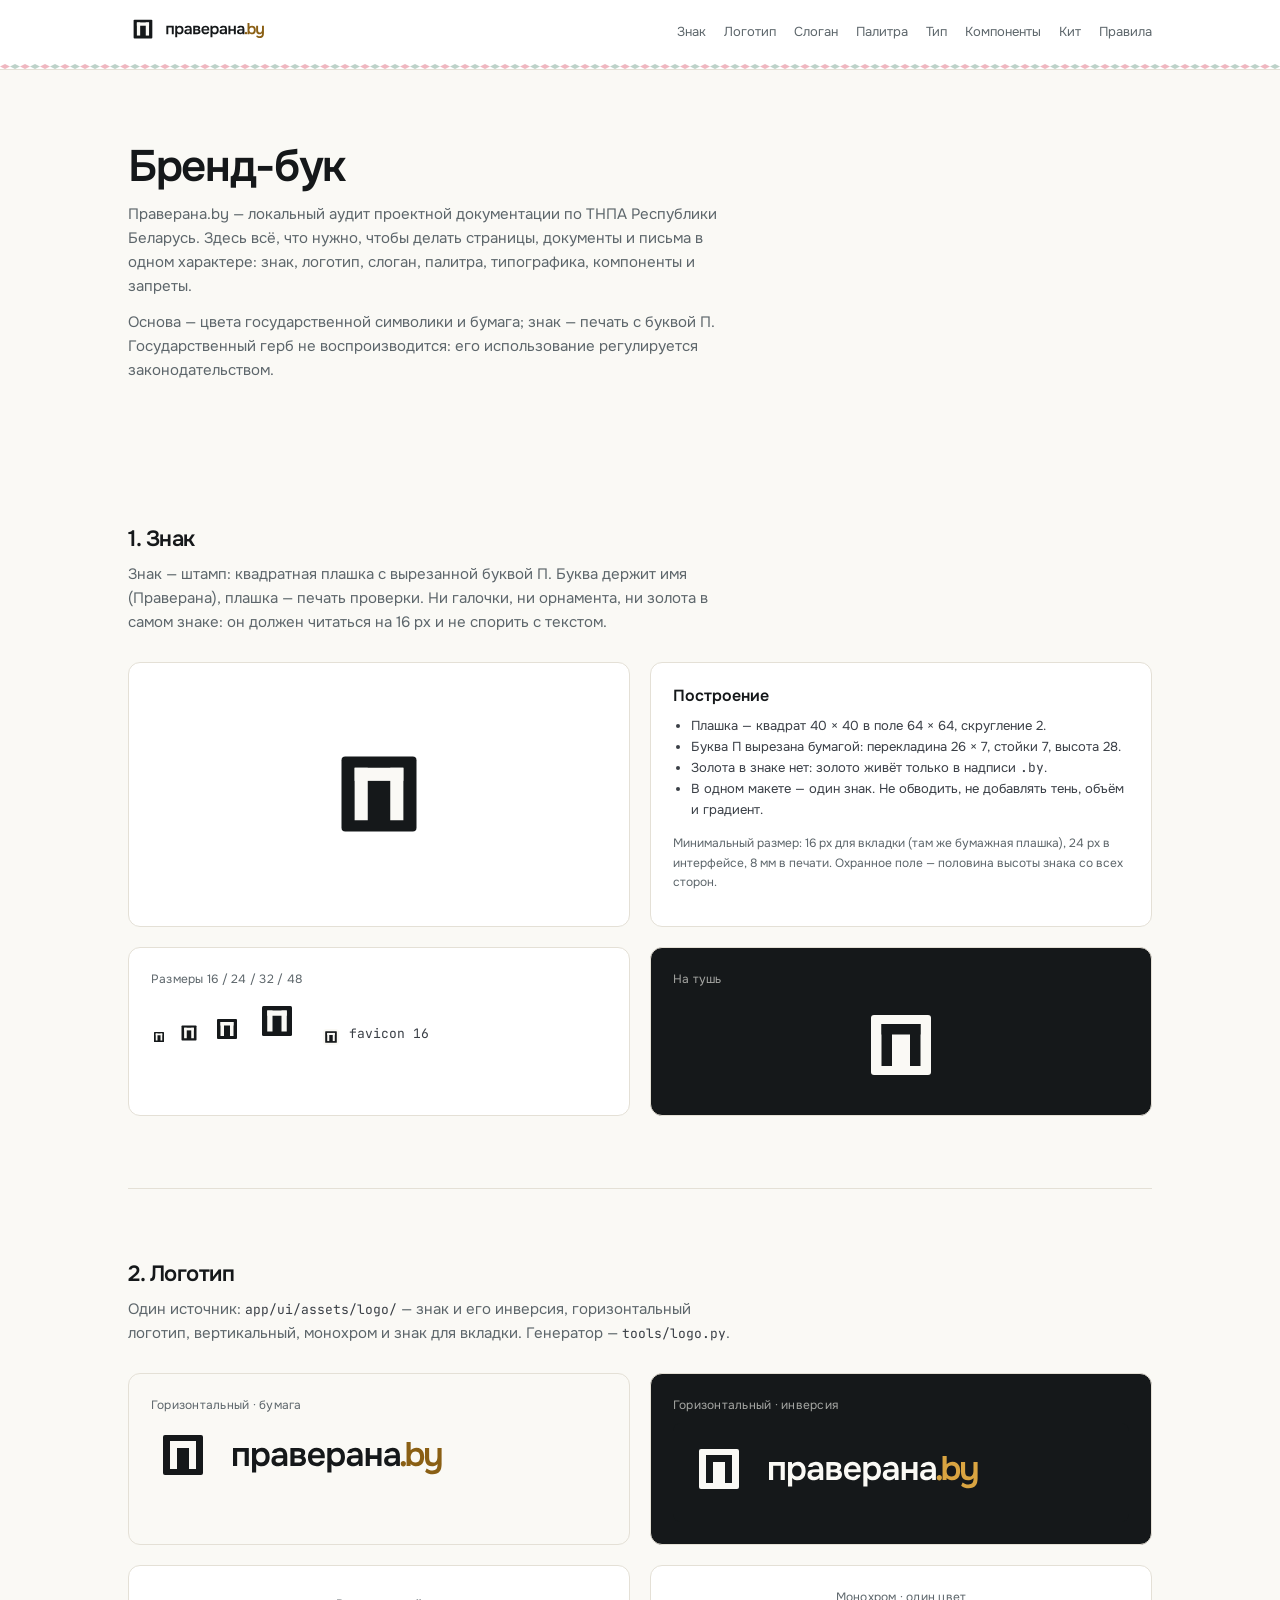
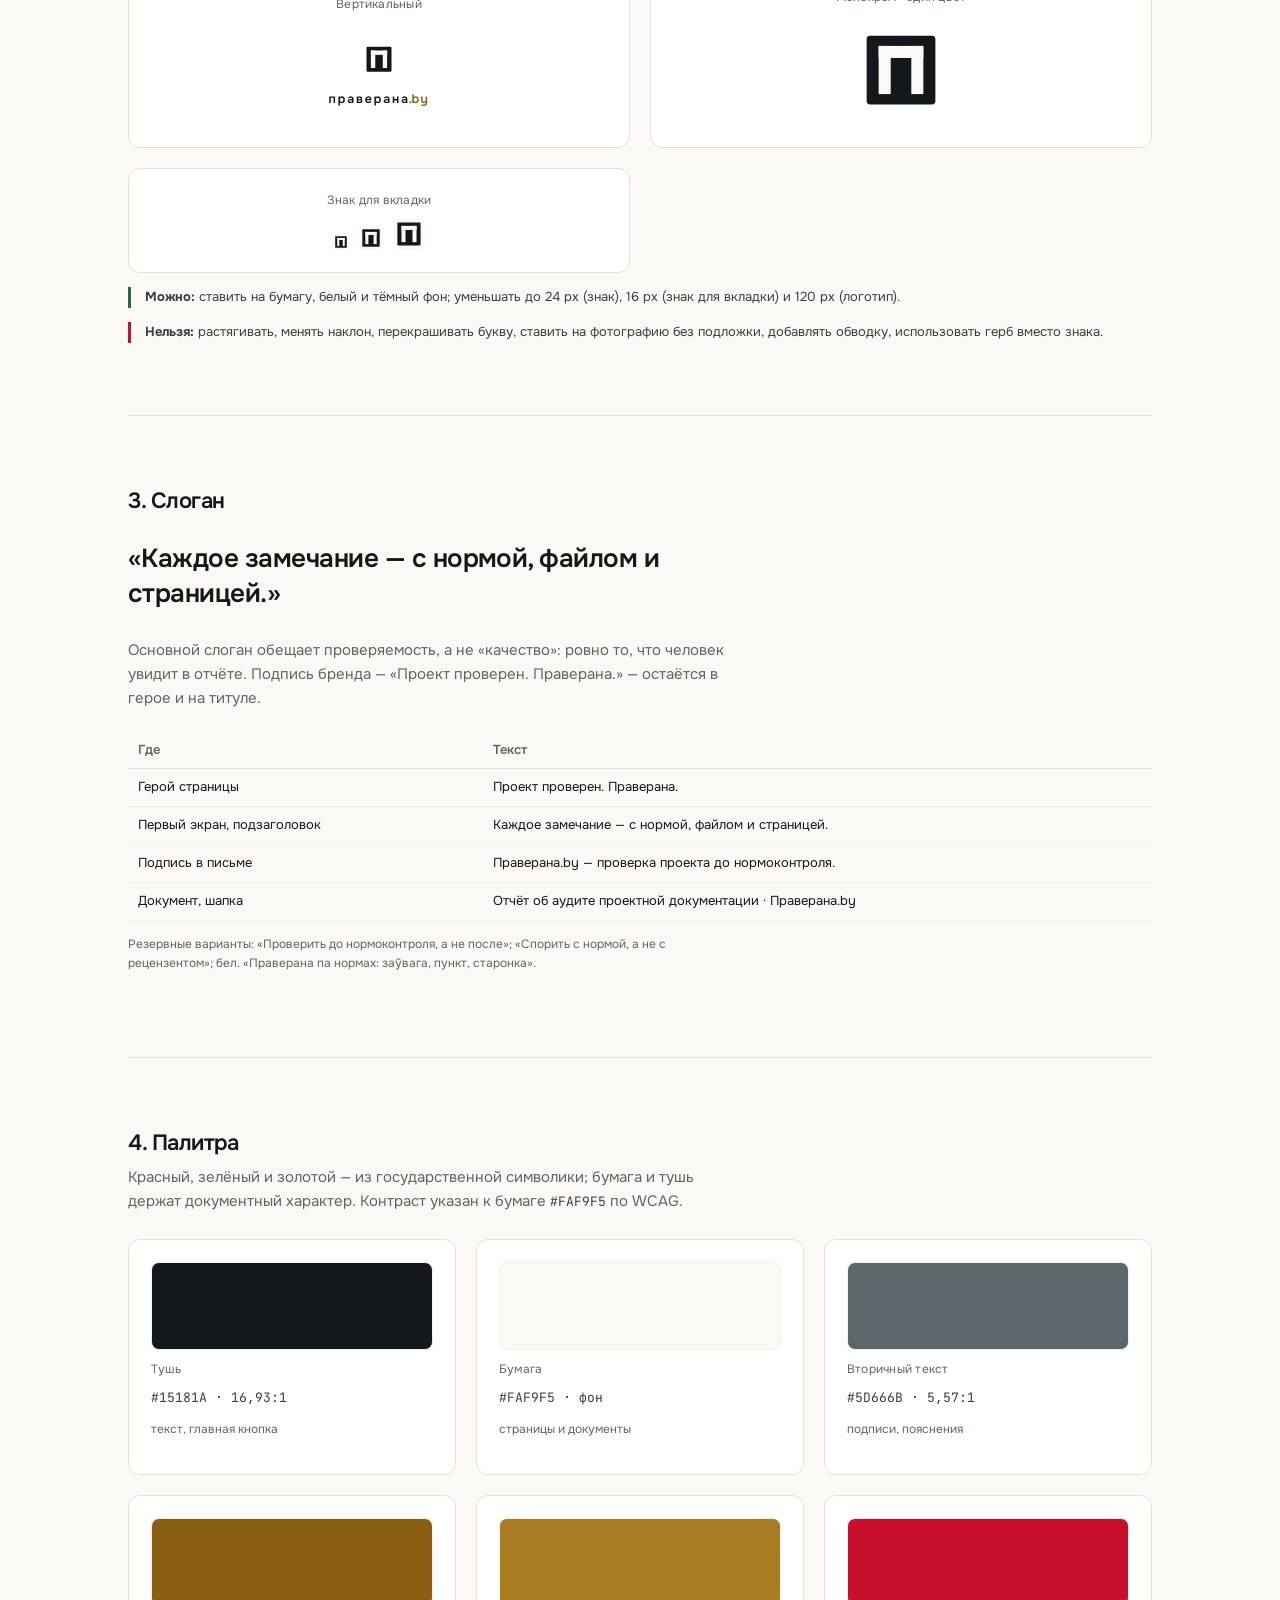
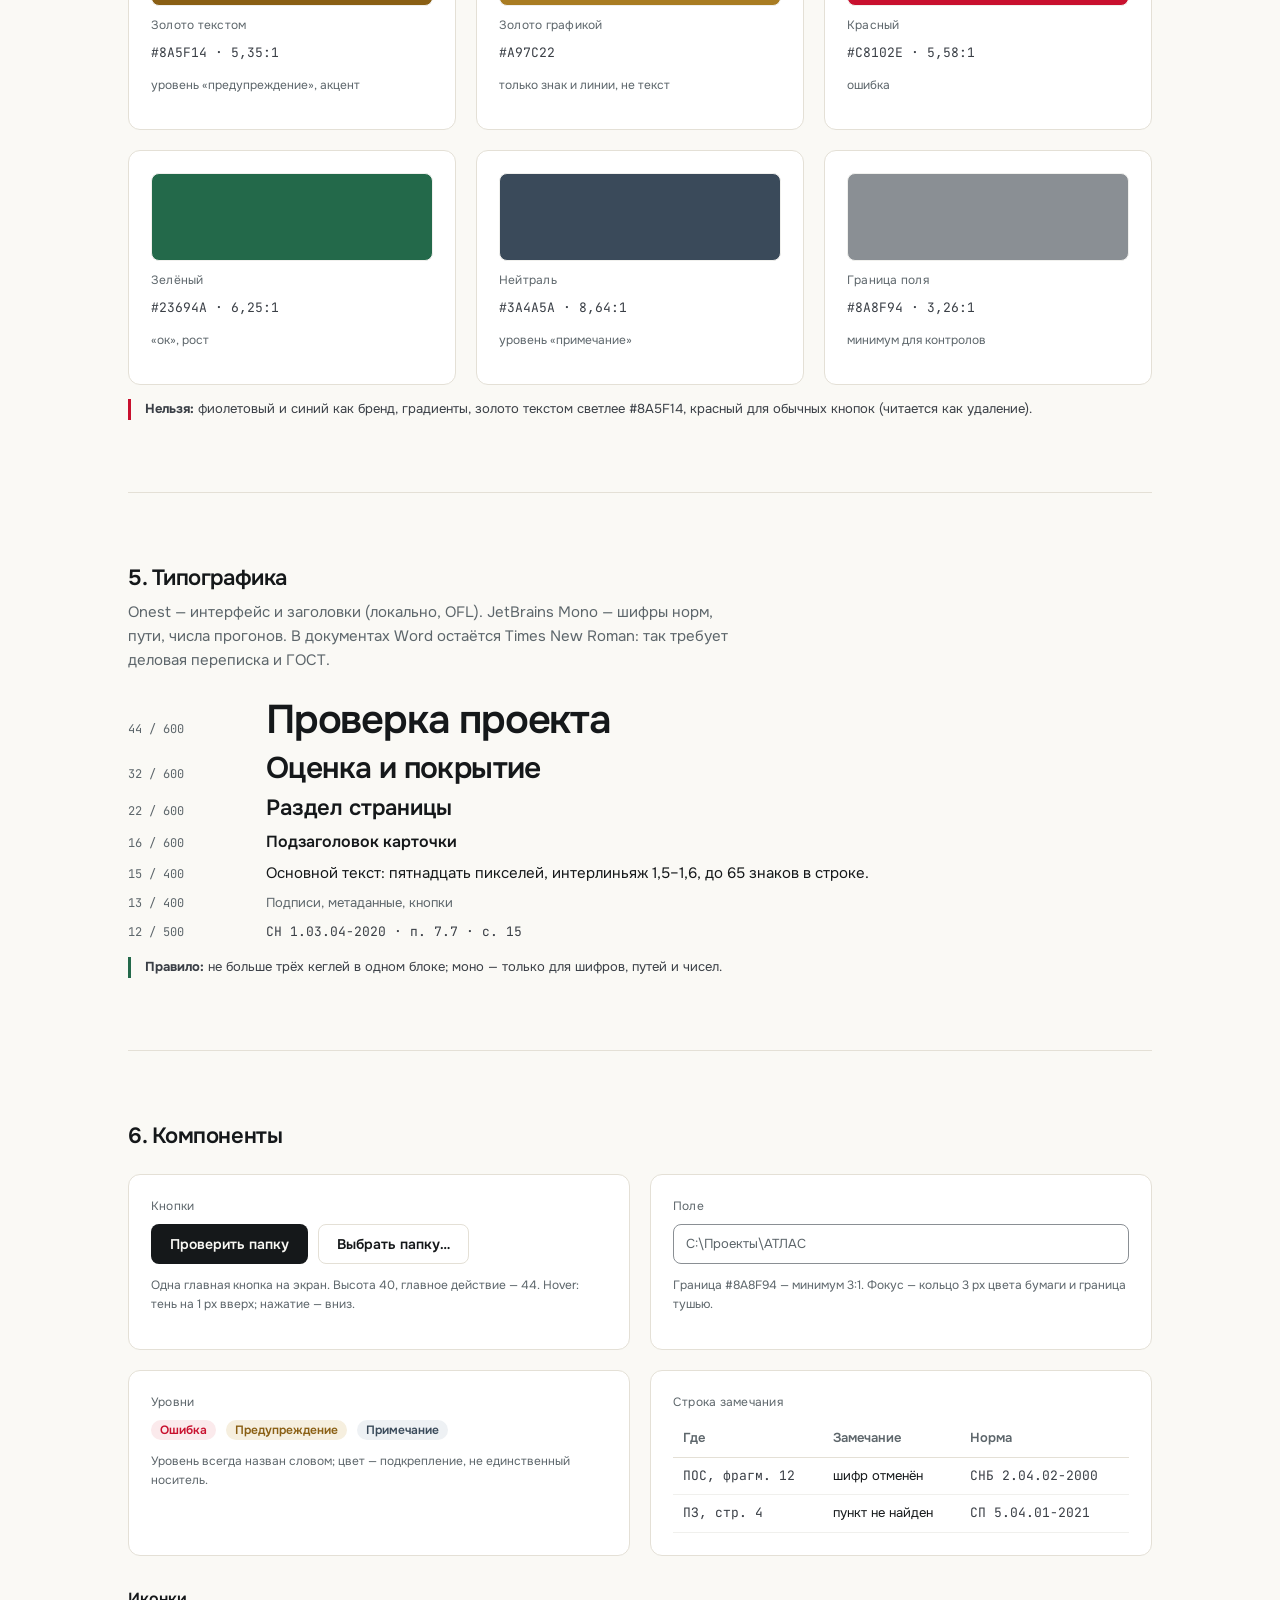
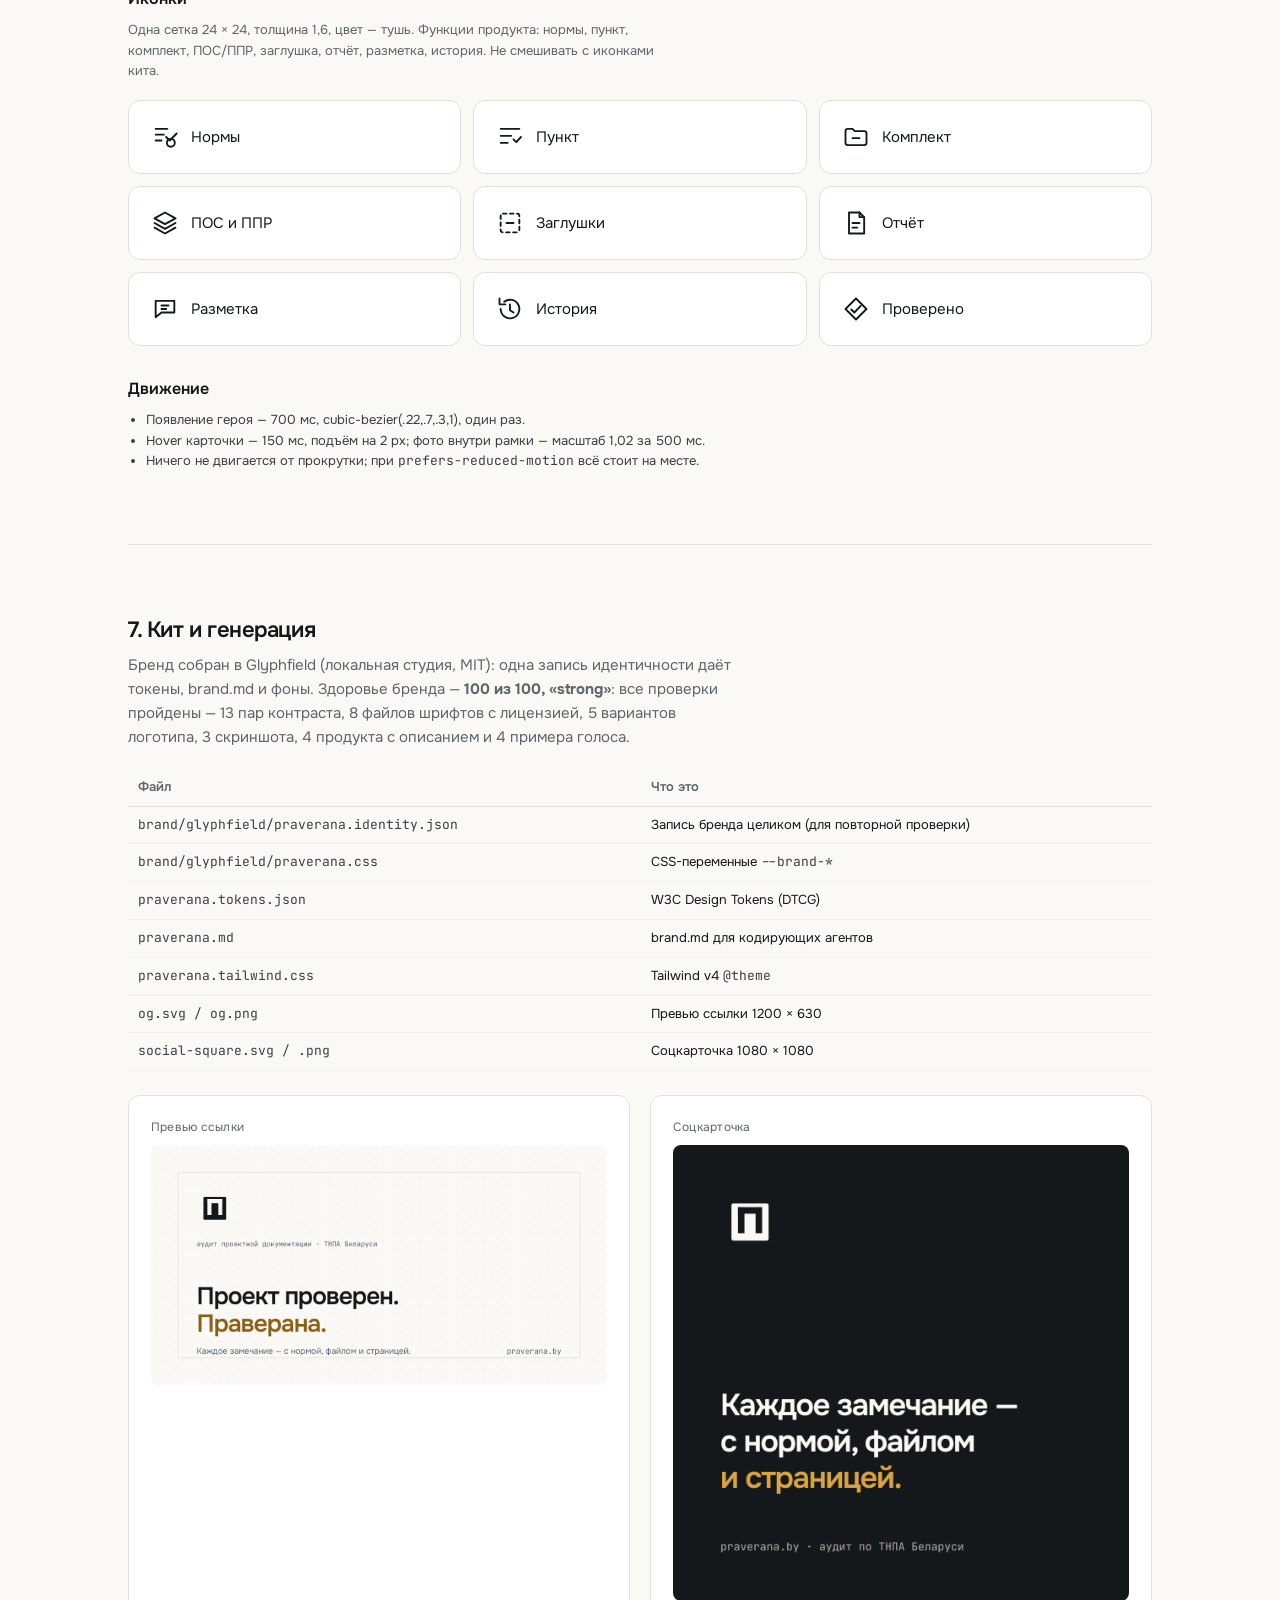
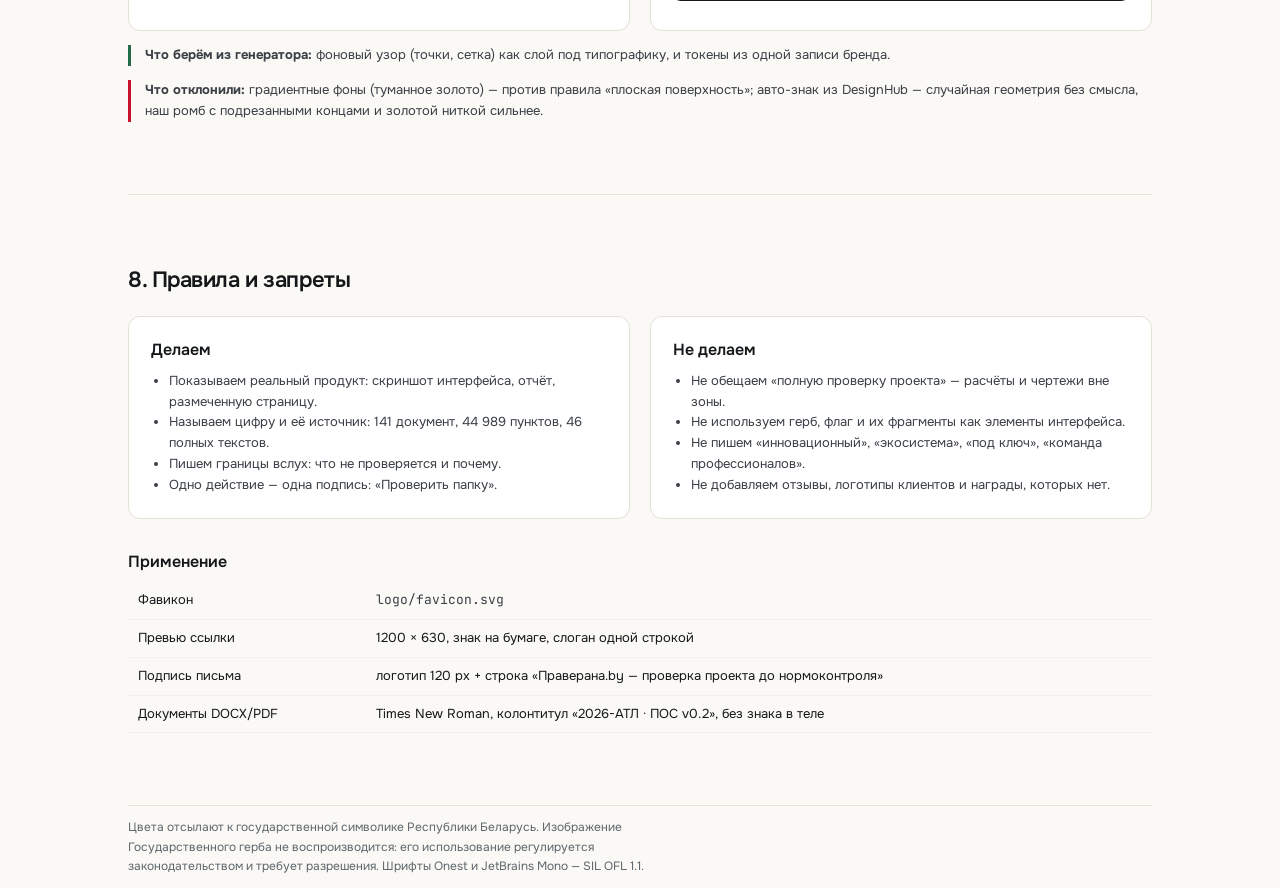
==== commit d3118a45: "fix(brand): просвет в «.by», центровка П и натуральный размер логотипа - точка и «by» ставятся по ви" ====
--- a/app/ui/brand/index.html
+++ b/app/ui/brand/index.html
@@ -129,12 +129,12 @@
     <div class="grid g2" style="margin-top:28px">
       <div class="card" style="background:var(--paper)">
         <div class="label">Горизонтальный · бумага</div>
-        <img src="../assets/logo/logo-horizontal.svg" alt="Горизонтальный логотип" style="width:100%;max-width:340px">
+        <img src="../assets/logo/logo-horizontal.svg" alt="Горизонтальный логотип" width="372" height="64" style="max-width:100%">
       </div>
       <div class="card" style="background:var(--ink)">
         <div class="label" style="color:#a5a6a3">Горизонтальный · инверсия</div>
         <div style="background:var(--ink);padding:14px;border-radius:var(--r-ctl)">
-          <img src="../assets/logo/logo-horizontal-inverse.svg" alt="Логотип на тёмном" style="width:100%;max-width:340px">
+          <img src="../assets/logo/logo-horizontal-inverse.svg" alt="Логотип на тёмном" width="372" height="64" style="max-width:100%">
         </div>
       </div>
       <div class="card" style="display:grid;place-items:center">
@@ -344,3 +344,4 @@
 
 
 
+
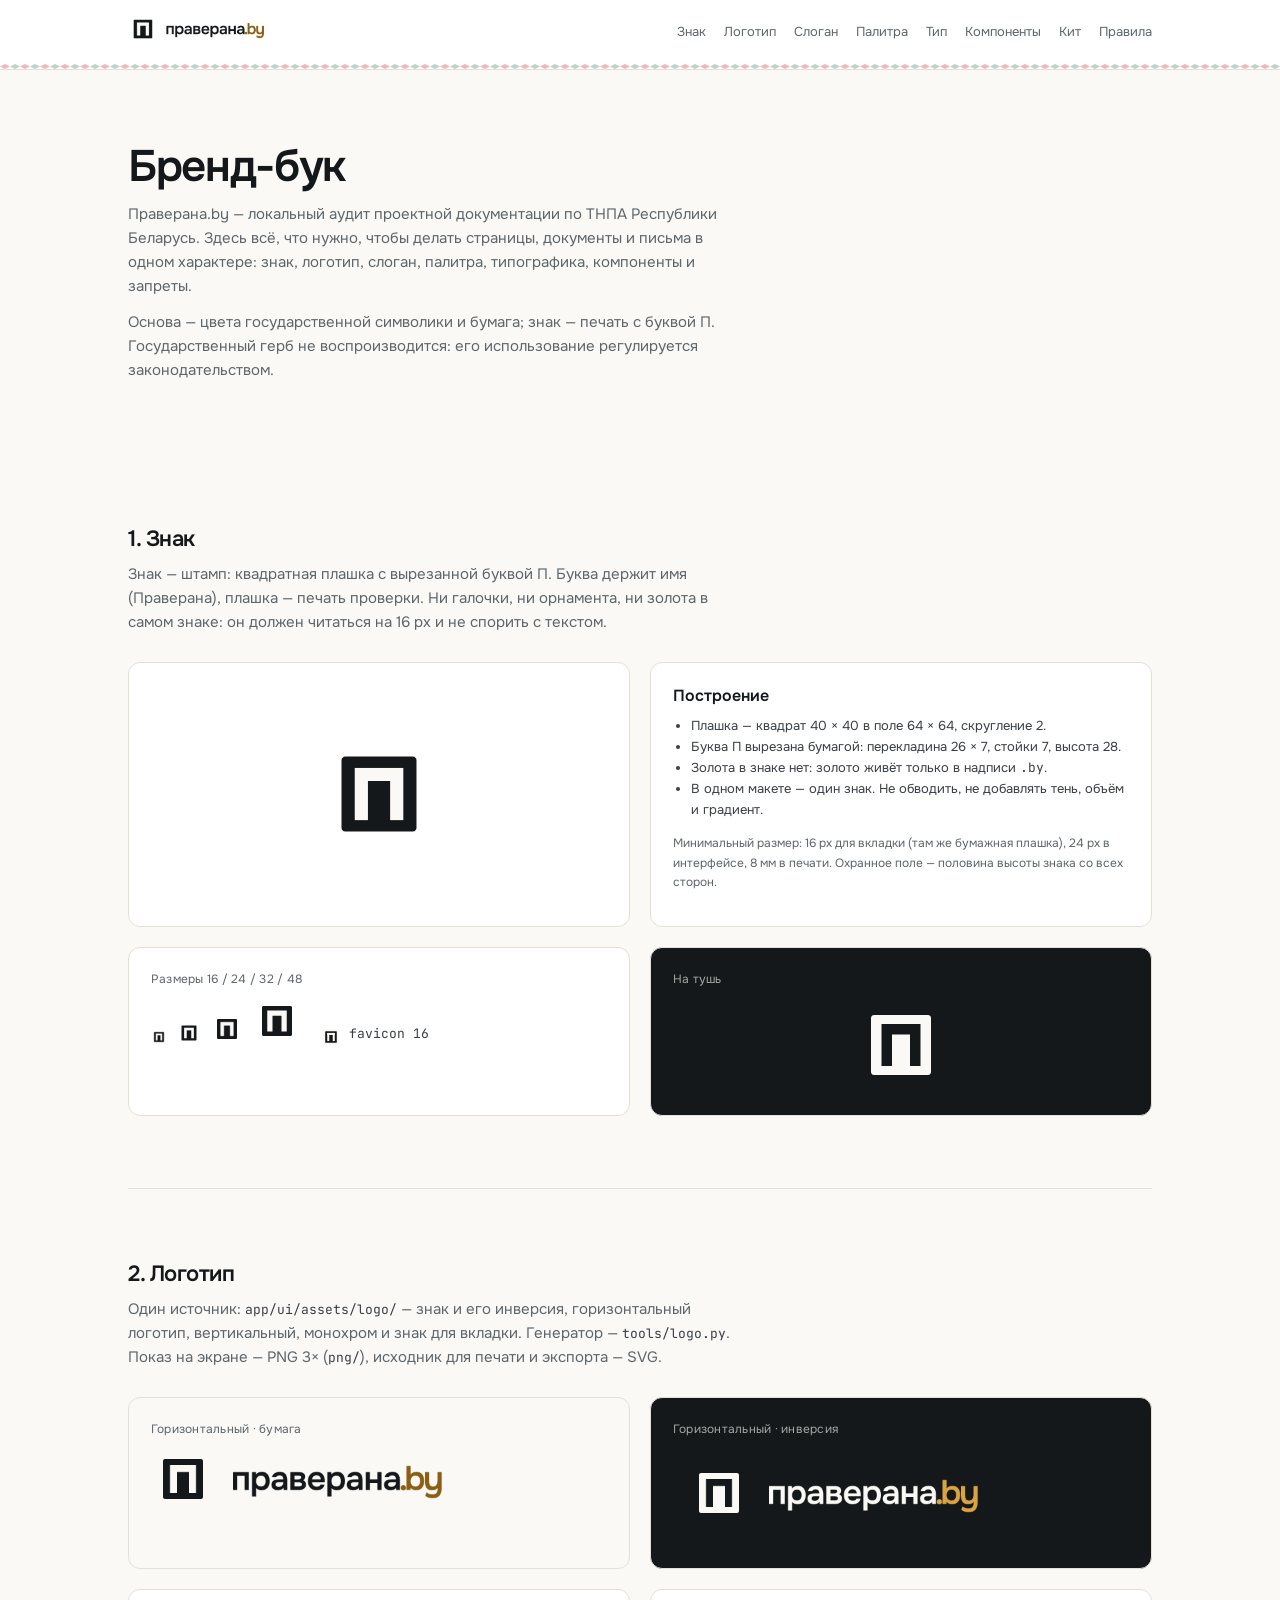
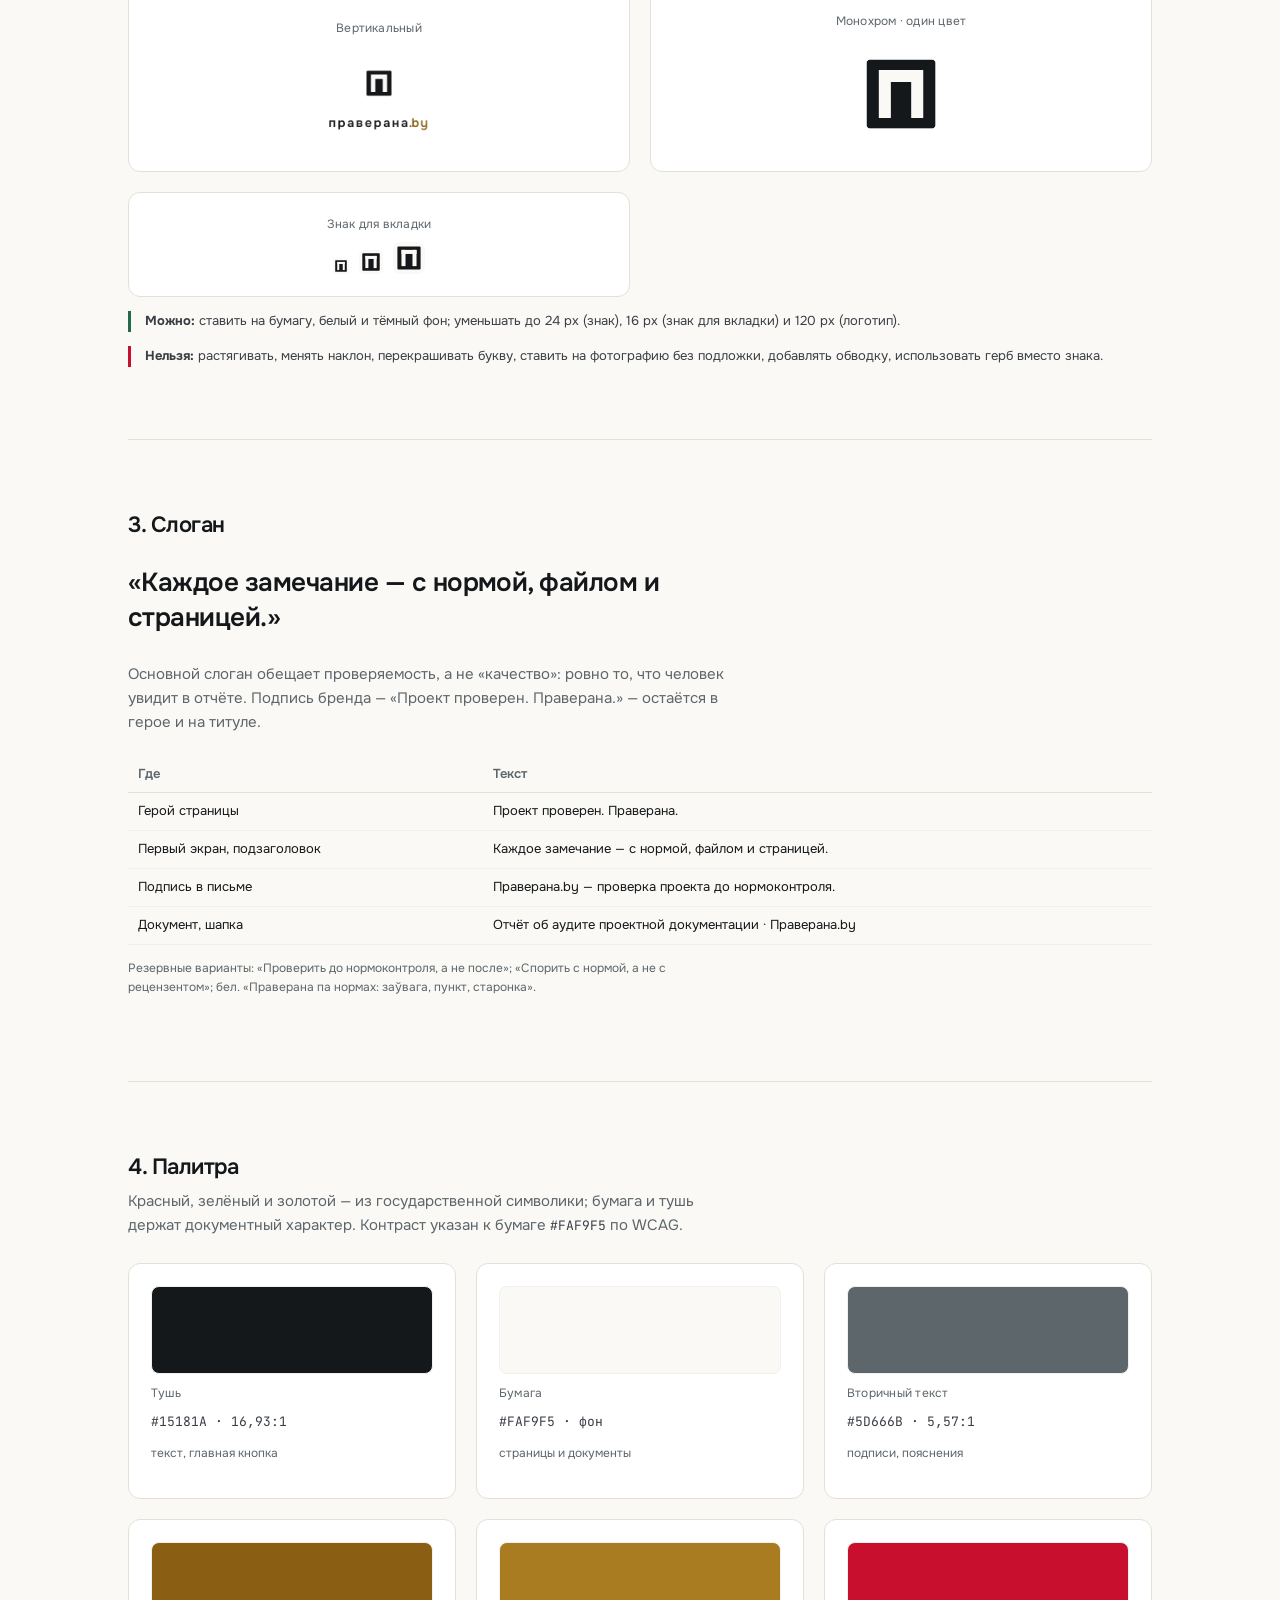
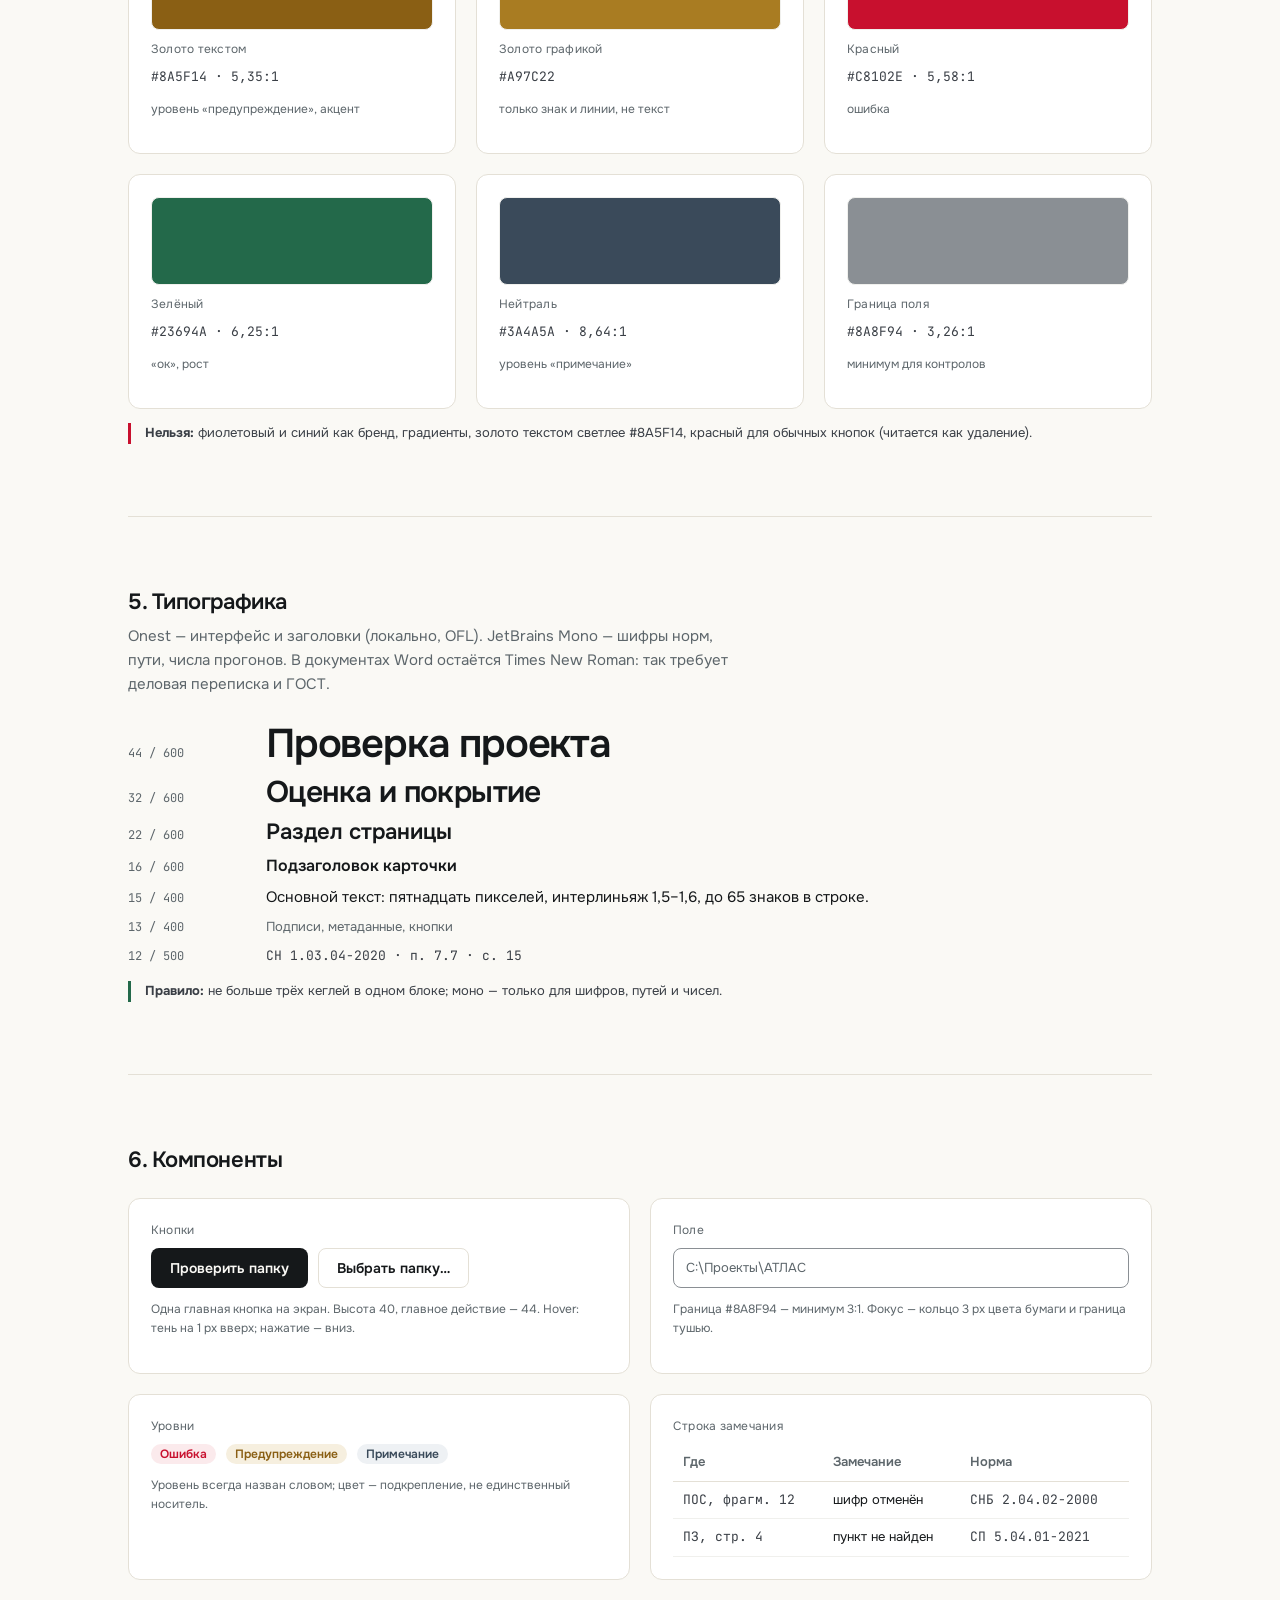
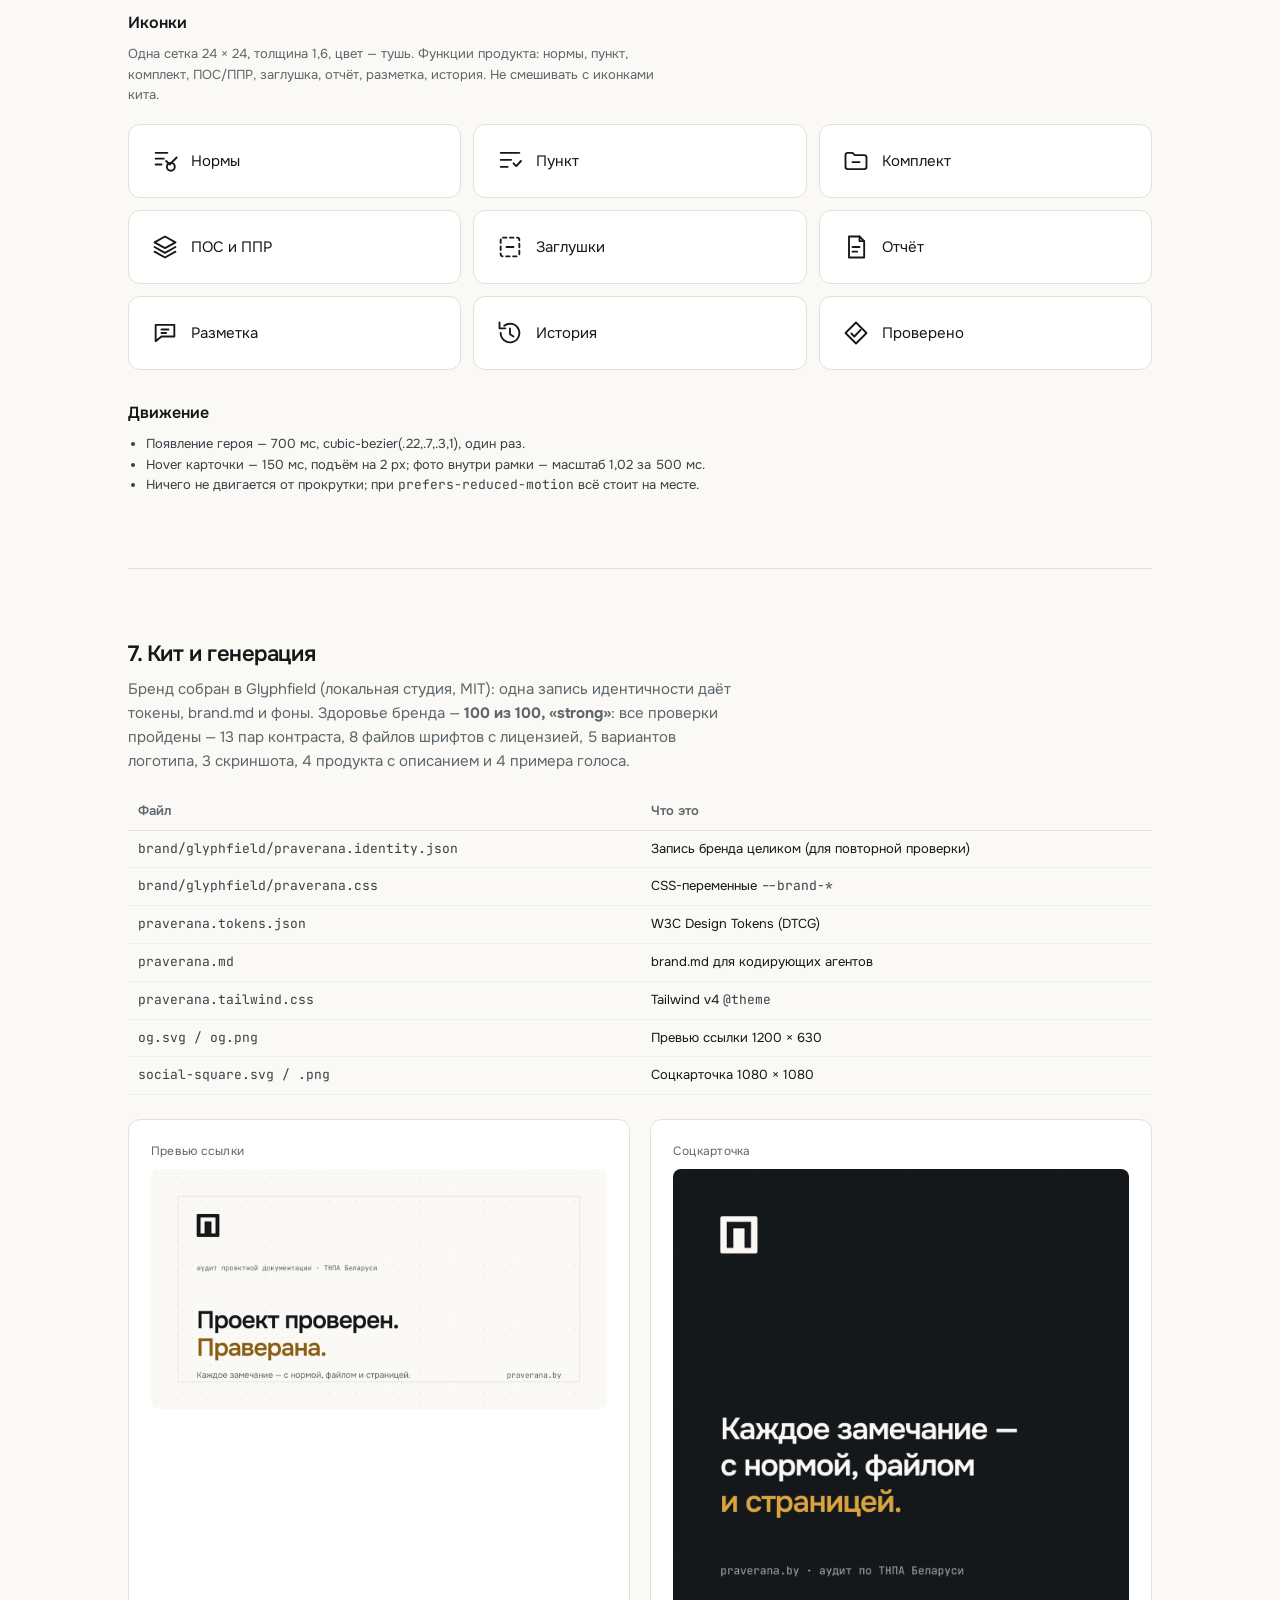
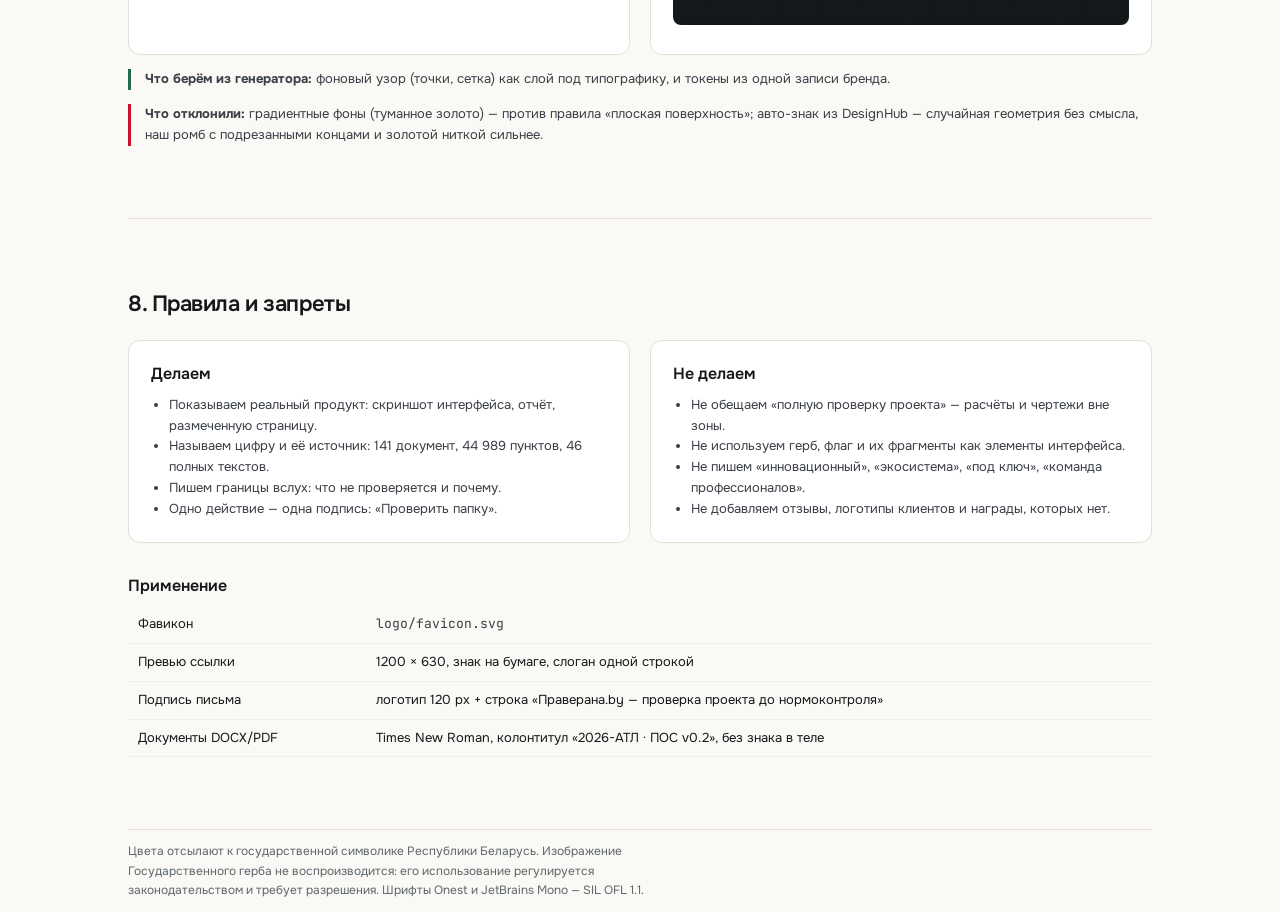
==== commit 9c1b0fa6: "fix(brand): показ логотипов в 3× PNG, SVG — исходник - при 100 % масштабе вектор растрируется без су" ====
--- a/app/ui/brand/index.html
+++ b/app/ui/brand/index.html
@@ -60,7 +60,7 @@
 
 <header class="top">
   <div class="wrap top-in">
-    <a href="#" aria-label="Праверана.by"><img src="../assets/logo/logo-horizontal.svg" alt="Праверана.by"></a>
+    <a href="#" aria-label="Праверана.by"><img src="../assets/logo/png/logo-horizontal.png" alt="Праверана.by"></a>
     <nav aria-label="Разделы бренд-бука">
       <a href="#mark">Знак</a><a href="#logo">Логотип</a><a href="#slogan">Слоган</a>
       <a href="#color">Палитра</a><a href="#type">Тип</a><a href="#ui">Компоненты</a>
@@ -88,7 +88,7 @@
       он должен читаться на 16 px и не спорить с текстом.</p>
     <div class="grid g2" style="margin-top:28px">
       <div class="card" style="display:grid;place-items:center;min-height:220px">
-        <img src="../assets/logo/mark.svg" alt="Знак: штамп с вырезанной буквой П" width="120" height="120">
+        <img src="../assets/logo/png/mark.png" alt="Знак: штамп с вырезанной буквой П" width="120" height="120">
       </div>
       <div class="card">
         <h3 style="margin-top:0">Построение</h3>
@@ -107,17 +107,17 @@
       <div class="card">
         <div class="label">Размеры 16 / 24 / 32 / 48</div>
         <div class="row" style="align-items:flex-end">
-          <img src="../assets/logo/mark.svg" alt="" width="16" height="16">
-          <img src="../assets/logo/mark.svg" alt="" width="24" height="24">
-          <img src="../assets/logo/mark.svg" alt="" width="32" height="32">
-          <img src="../assets/logo/mark.svg" alt="" width="48" height="48">
+          <img src="../assets/logo/png/mark.png" alt="" width="16" height="16">
+          <img src="../assets/logo/png/mark.png" alt="" width="24" height="24">
+          <img src="../assets/logo/png/mark.png" alt="" width="32" height="32">
+          <img src="../assets/logo/png/mark.png" alt="" width="48" height="48">
           <img src="../assets/logo/favicon.svg" alt="" width="16" height="16" style="margin-left:12px">
           <span class="mono">favicon 16</span>
         </div>
       </div>
       <div class="card" style="background:var(--ink);display:grid;place-items:center">
         <div class="label" style="color:#a5a6a3;justify-self:start">На тушь</div>
-        <img src="../assets/logo/mark-inverse.svg" alt="Знак в инверсии" width="96" height="96">
+        <img src="../assets/logo/png/mark-inverse.png" alt="Знак в инверсии" width="96" height="96">
       </div>
     </div>
   </section>
@@ -125,25 +125,26 @@
   <section id="logo">
     <h2>2. Логотип</h2>
     <p class="lead">Один источник: <span class="mono">app/ui/assets/logo/</span> — знак и его инверсия,
-      горизонтальный логотип, вертикальный, монохром и знак для вкладки. Генератор — <span class="mono">tools/logo.py</span>.</p>
+      горизонтальный логотип, вертикальный, монохром и знак для вкладки. Генератор — <span class="mono">tools/logo.py</span>.
+      Показ на экране — PNG 3× (<span class="mono">png/</span>), исходник для печати и экспорта — SVG.</p>
     <div class="grid g2" style="margin-top:28px">
       <div class="card" style="background:var(--paper)">
         <div class="label">Горизонтальный · бумага</div>
-        <img src="../assets/logo/logo-horizontal.svg" alt="Горизонтальный логотип" width="372" height="64" style="max-width:100%">
+        <img src="../assets/logo/png/logo-horizontal.png" alt="Горизонтальный логотип" width="372" height="64" style="max-width:100%">
       </div>
       <div class="card" style="background:var(--ink)">
         <div class="label" style="color:#a5a6a3">Горизонтальный · инверсия</div>
         <div style="background:var(--ink);padding:14px;border-radius:var(--r-ctl)">
-          <img src="../assets/logo/logo-horizontal-inverse.svg" alt="Логотип на тёмном" width="372" height="64" style="max-width:100%">
+          <img src="../assets/logo/png/logo-horizontal-inverse.png" alt="Логотип на тёмном" width="372" height="64" style="max-width:100%">
         </div>
       </div>
       <div class="card" style="display:grid;place-items:center">
         <div class="label">Вертикальный</div>
-        <img src="../assets/logo/logo-stacked.svg" alt="Вертикальный логотип" width="120">
+        <img src="../assets/logo/png/logo-stacked.png" alt="Вертикальный логотип" width="120">
       </div>
       <div class="card" style="display:grid;place-items:center">
         <div class="label">Монохром · один цвет</div>
-        <img src="../assets/logo/logo-mono.svg" alt="Монохромный знак" width="110">
+        <img src="../assets/logo/png/logo-mono.png" alt="Монохромный знак" width="110">
       </div>
       <div class="card" style="display:grid;place-items:center">
         <div class="label">Знак для вкладки</div>
@@ -345,3 +346,4 @@
 
 
 
+
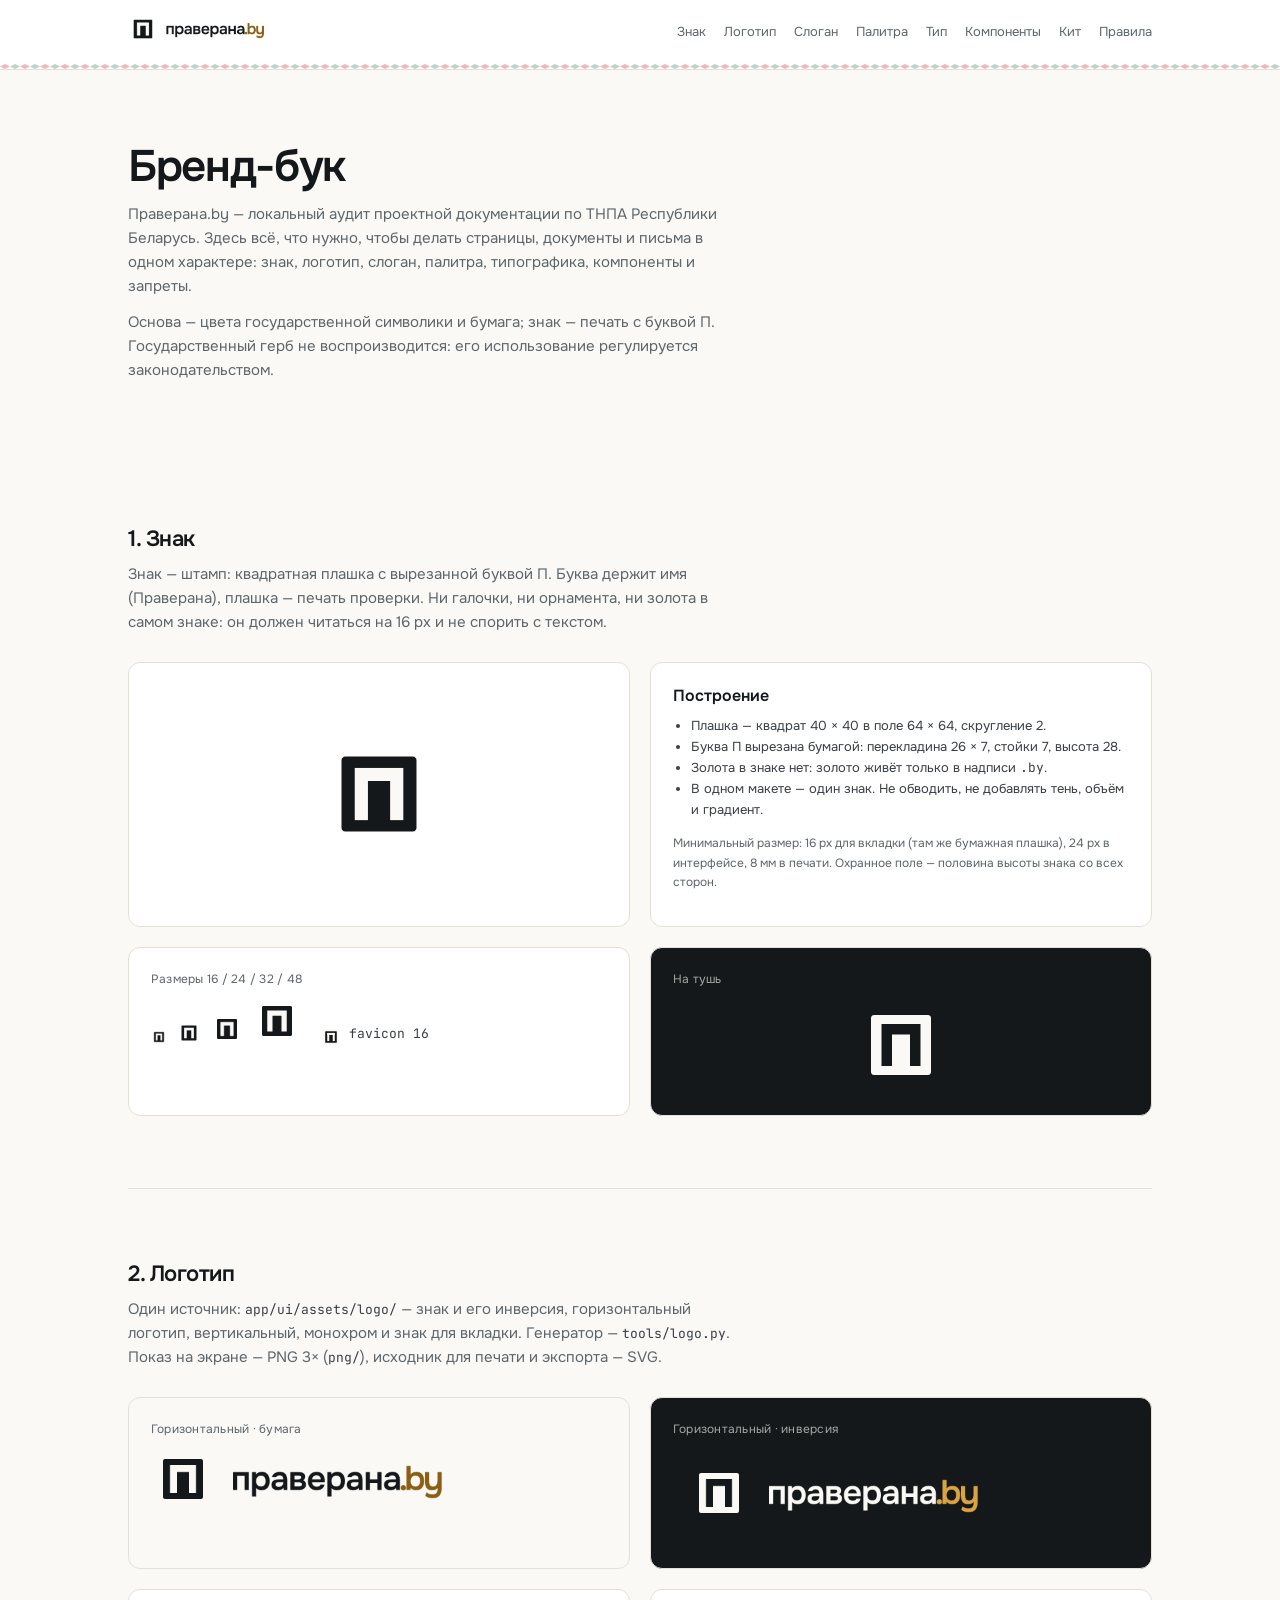
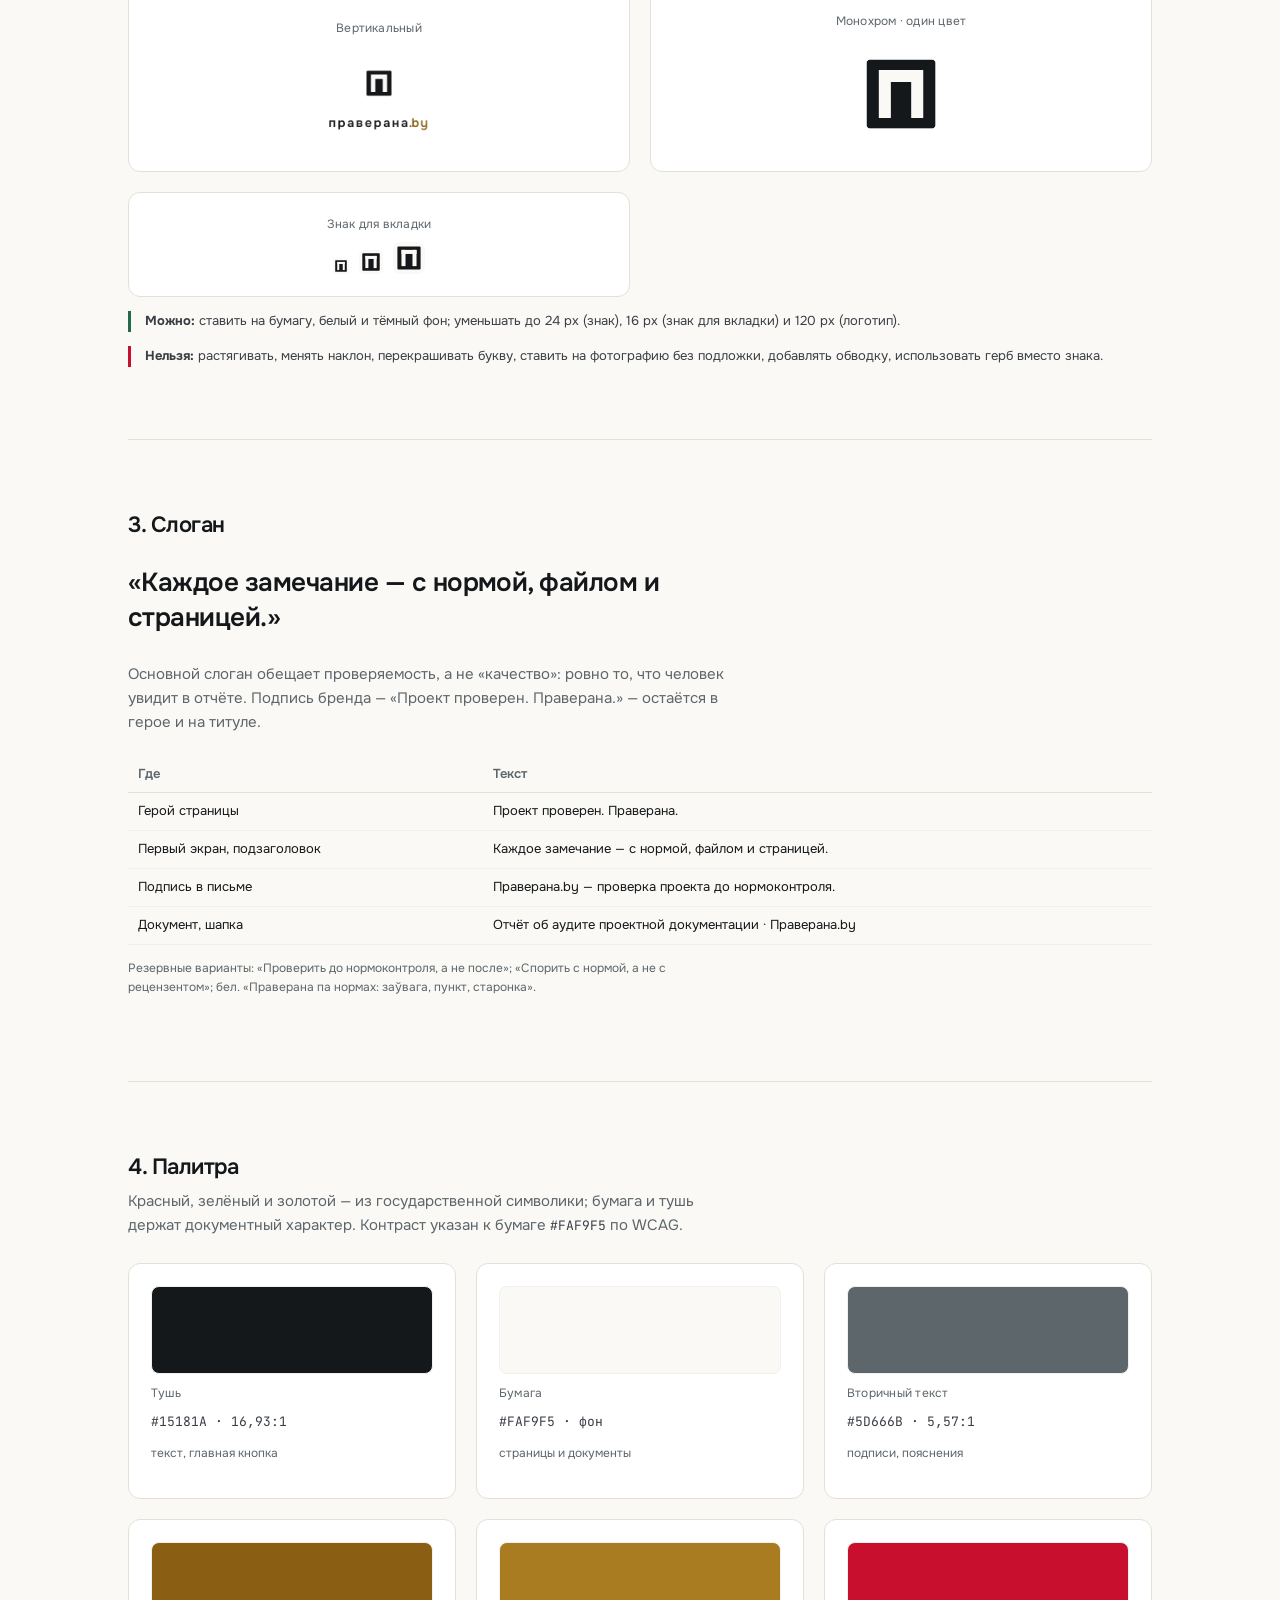
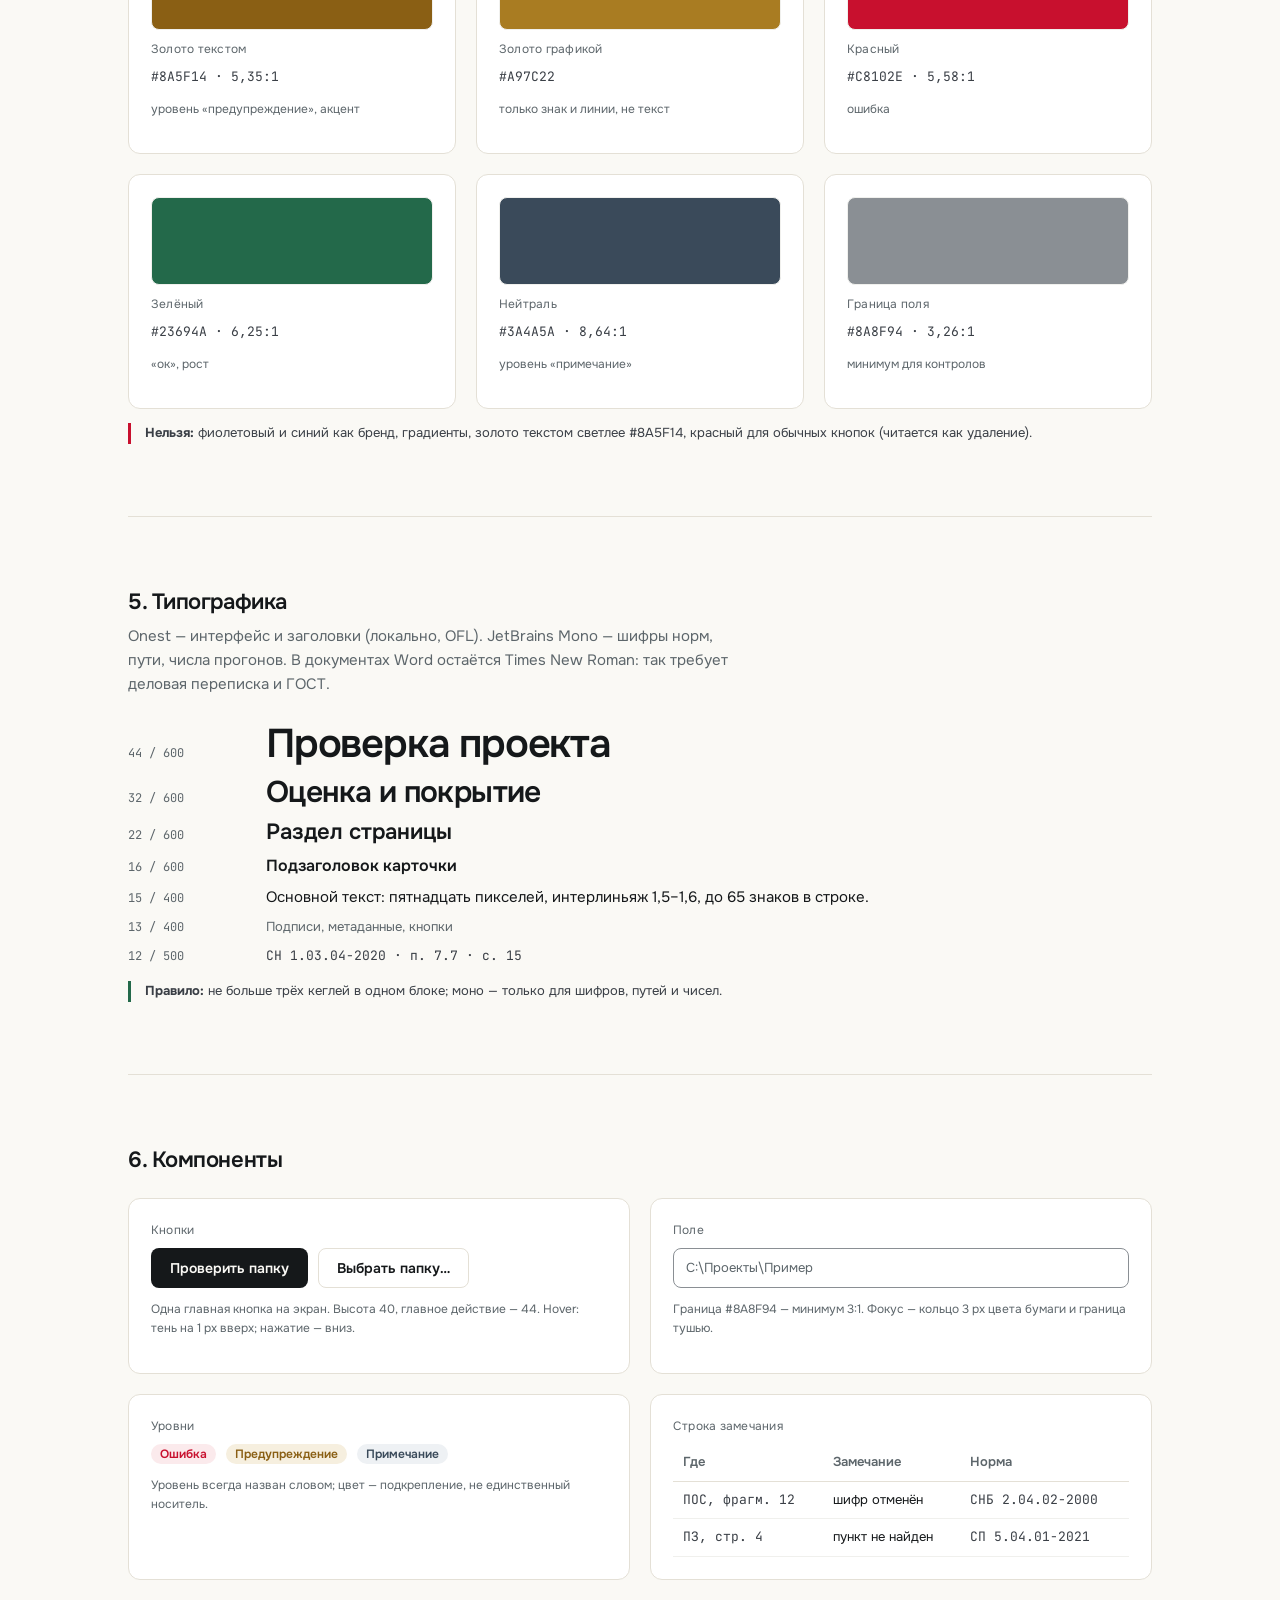
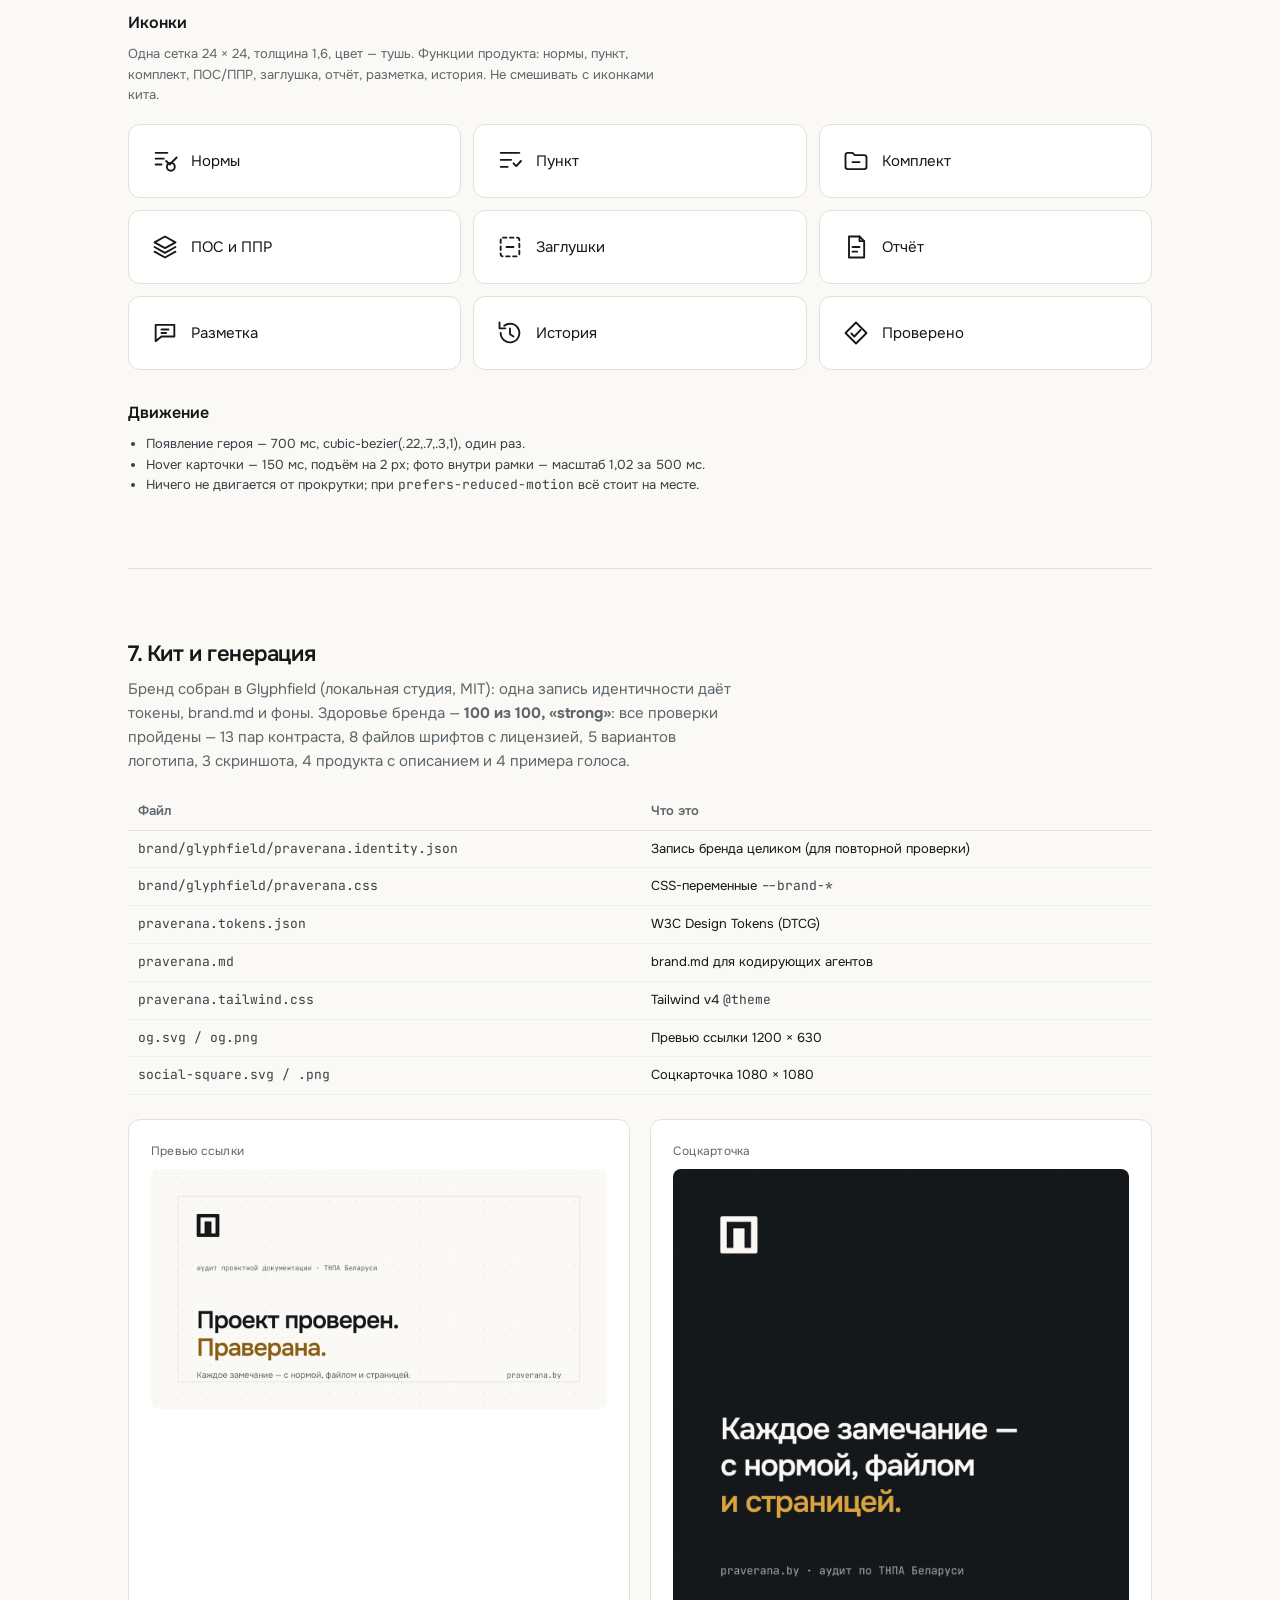
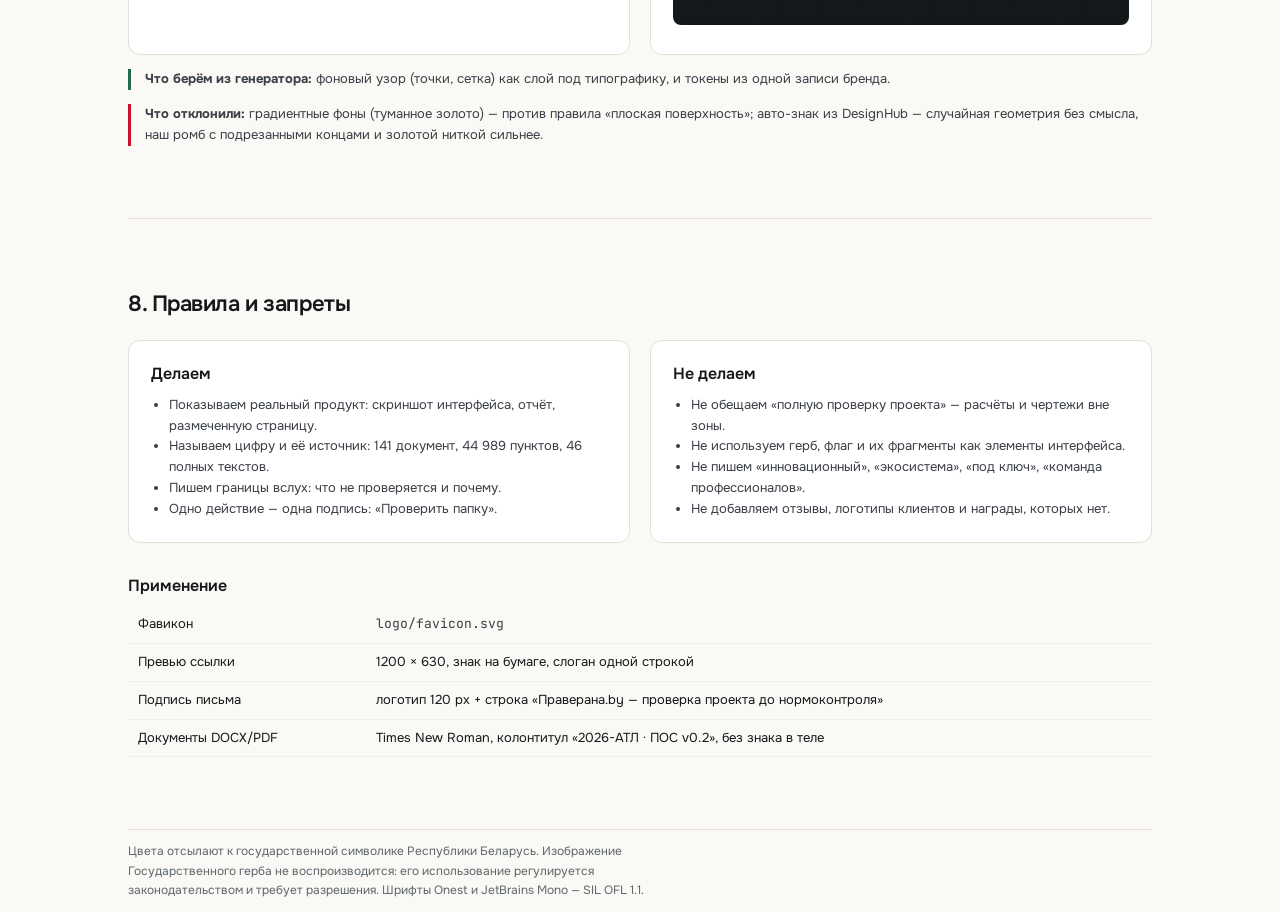
==== commit d0c91045: "chore(public): убрать личные пути перед публикацией (#41) - tools/logo.py: tempfile вместо C:\Users\" ====
--- a/app/ui/brand/index.html
+++ b/app/ui/brand/index.html
@@ -226,7 +226,7 @@
       </div>
       <div class="card">
         <div class="label">Поле</div>
-        <div class="input">C:\Проекты\АТЛАС</div>
+        <div class="input">C:\Проекты\Пример</div>
         <p class="fine" style="margin-top:12px">Граница #8A8F94 — минимум 3:1. Фокус — кольцо 3 px цвета бумаги
           и граница тушью.</p>
       </div>
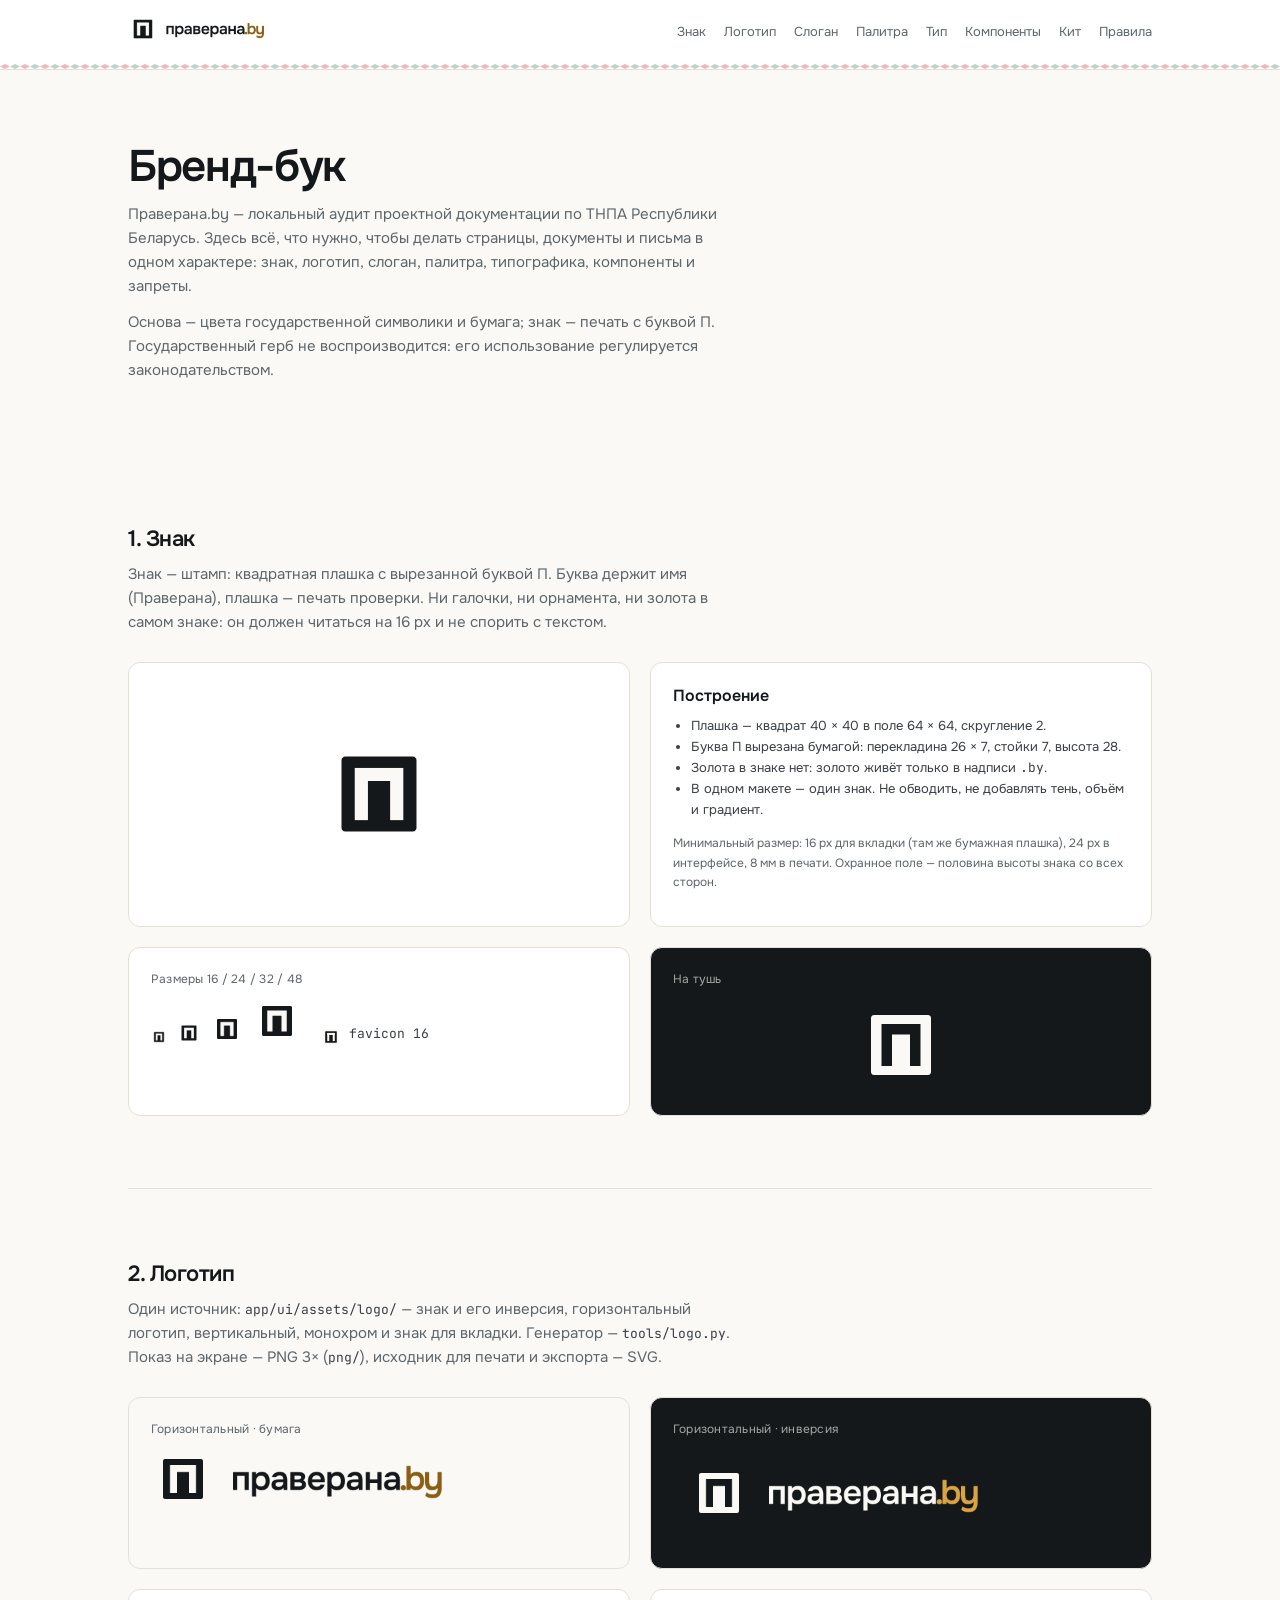
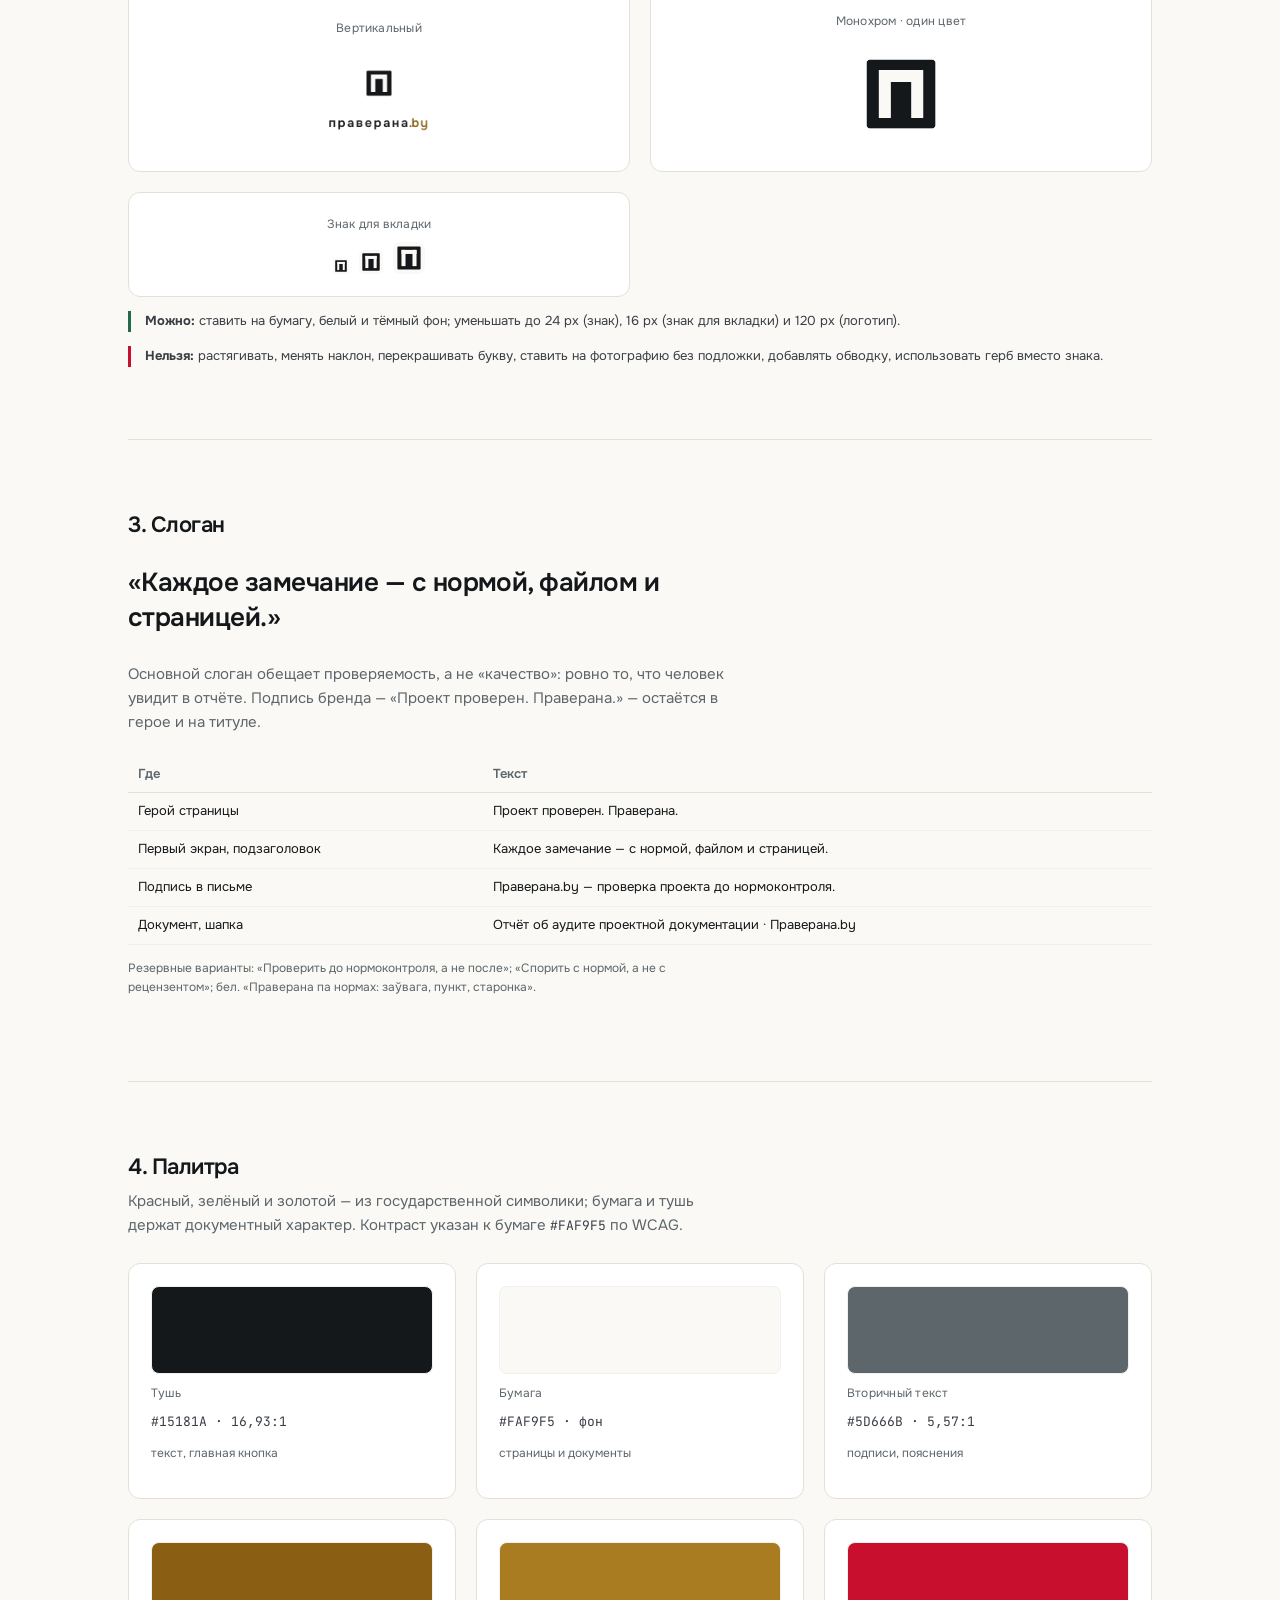
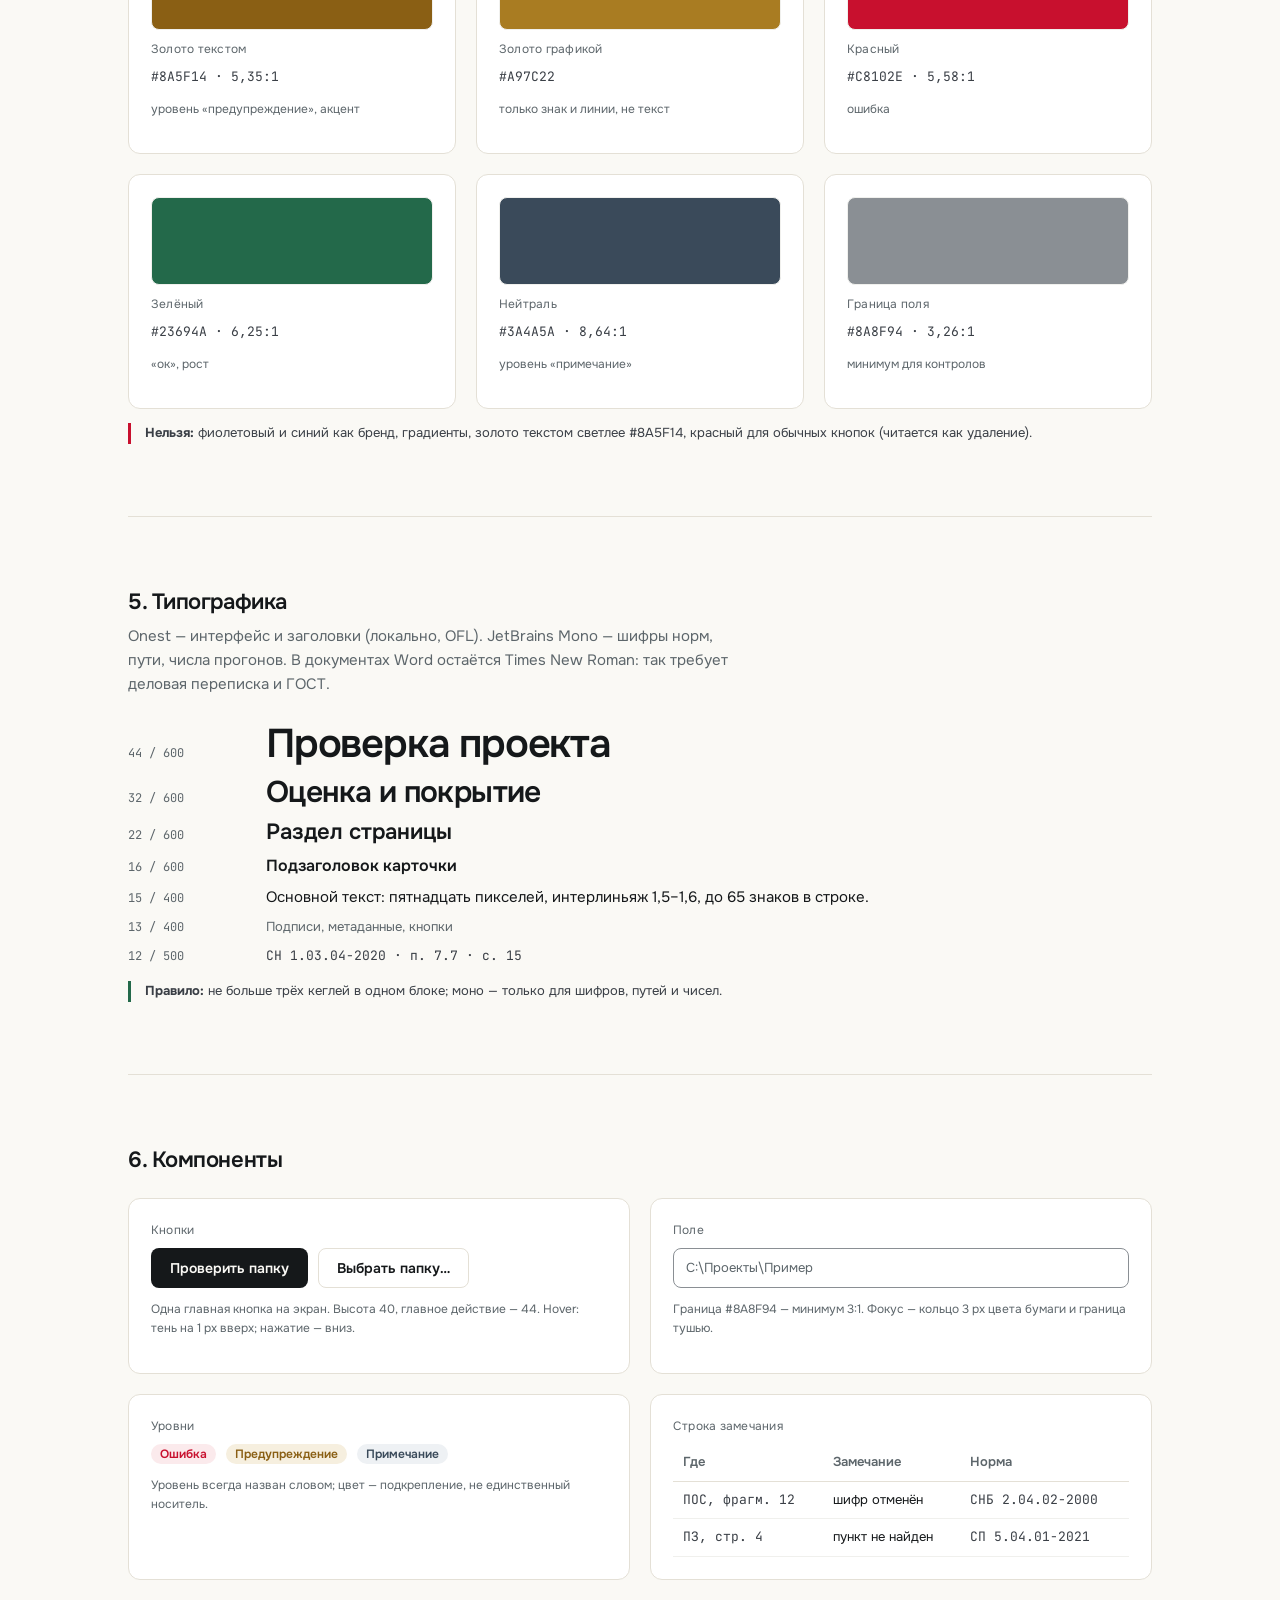
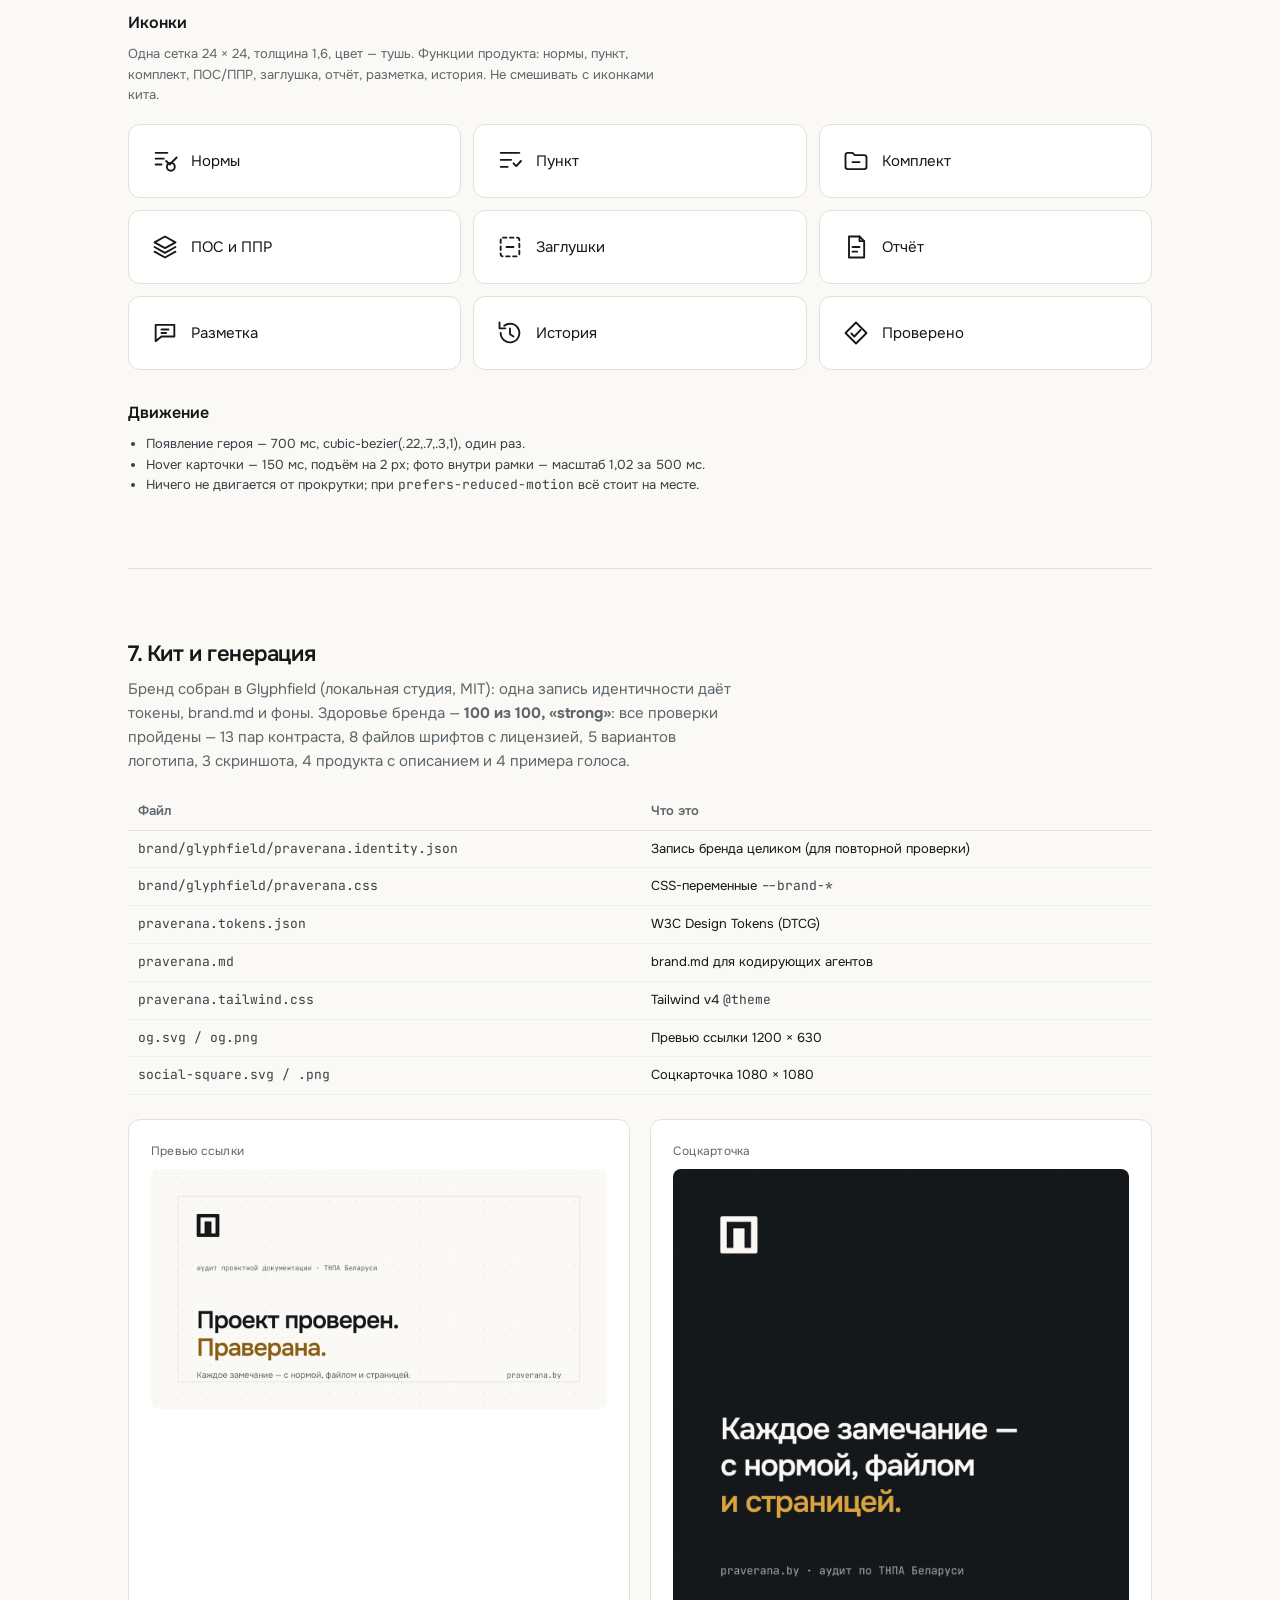
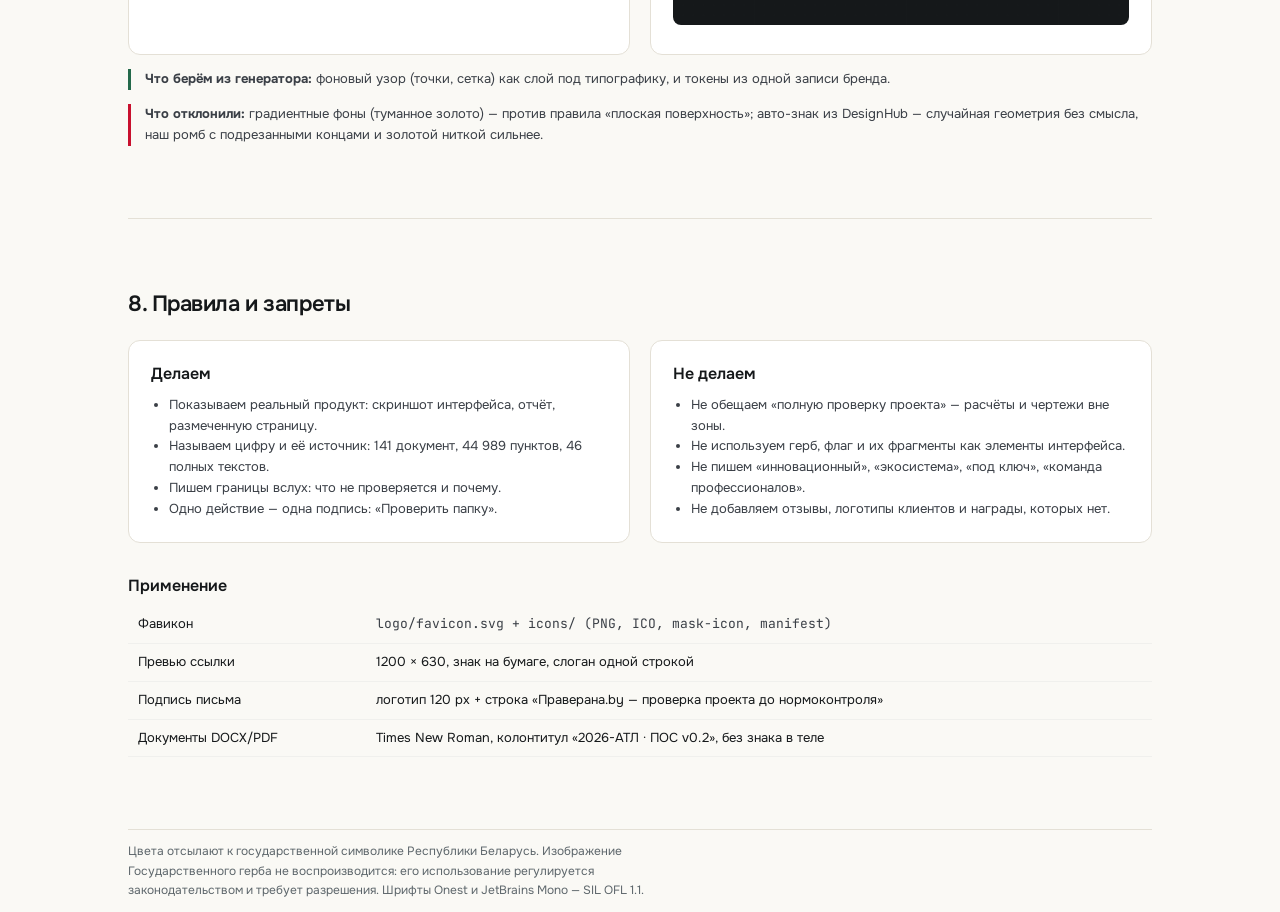
==== commit 90e3b54a: "feat(ui): набор иконок приложения и manifest - icons/: PNG 16/32/48, apple-touch 180, maskable 192/5" ====
--- a/app/ui/brand/index.html
+++ b/app/ui/brand/index.html
@@ -4,7 +4,14 @@
 <meta charset="utf-8">
 <meta name="viewport" content="width=device-width, initial-scale=1">
 <title>Праверана.by — бренд-бук</title>
-<link rel="icon" href="../assets/logo/favicon.svg" type="image/svg+xml">
+<link rel="icon" type="image/svg+xml" href="/assets/logo/favicon.svg">
+<link rel="icon" href="/assets/icons/favicon.ico" sizes="any">
+<link rel="icon" type="image/png" sizes="32x32" href="/assets/icons/favicon-32.png">
+<link rel="icon" type="image/png" sizes="16x16" href="/assets/icons/favicon-16.png">
+<link rel="apple-touch-icon" href="/assets/icons/apple-touch-icon-180.png">
+<link rel="mask-icon" href="/assets/icons/safari-pinned-tab.svg" color="#15181A">
+<link rel="manifest" href="/manifest.webmanifest">
+<meta name="theme-color" content="#FAF9F5">
 <link rel="stylesheet" href="../assets/fonts/fonts.css">
 <link rel="stylesheet" href="../assets/tokens.css">
 <style>
@@ -326,7 +333,7 @@
     <h3>Применение</h3>
     <table>
       <tbody>
-        <tr><td>Фавикон</td><td class="mono">logo/favicon.svg</td></tr>        <tr><td>Превью ссылки</td><td>1200 × 630, знак на бумаге, слоган одной строкой</td></tr>
+        <tr><td>Фавикон</td><td class="mono">logo/favicon.svg + icons/ (PNG, ICO, mask-icon, manifest)</td></tr>        <tr><td>Превью ссылки</td><td>1200 × 630, знак на бумаге, слоган одной строкой</td></tr>
         <tr><td>Подпись письма</td><td>логотип 120 px + строка «Праверана.by — проверка проекта до нормоконтроля»</td></tr>
         <tr><td>Документы DOCX/PDF</td><td>Times New Roman, колонтитул «2026-АТЛ · ПОС v0.2», без знака в теле</td></tr>
       </tbody>
@@ -347,3 +354,6 @@
 
 
 
+
+
+
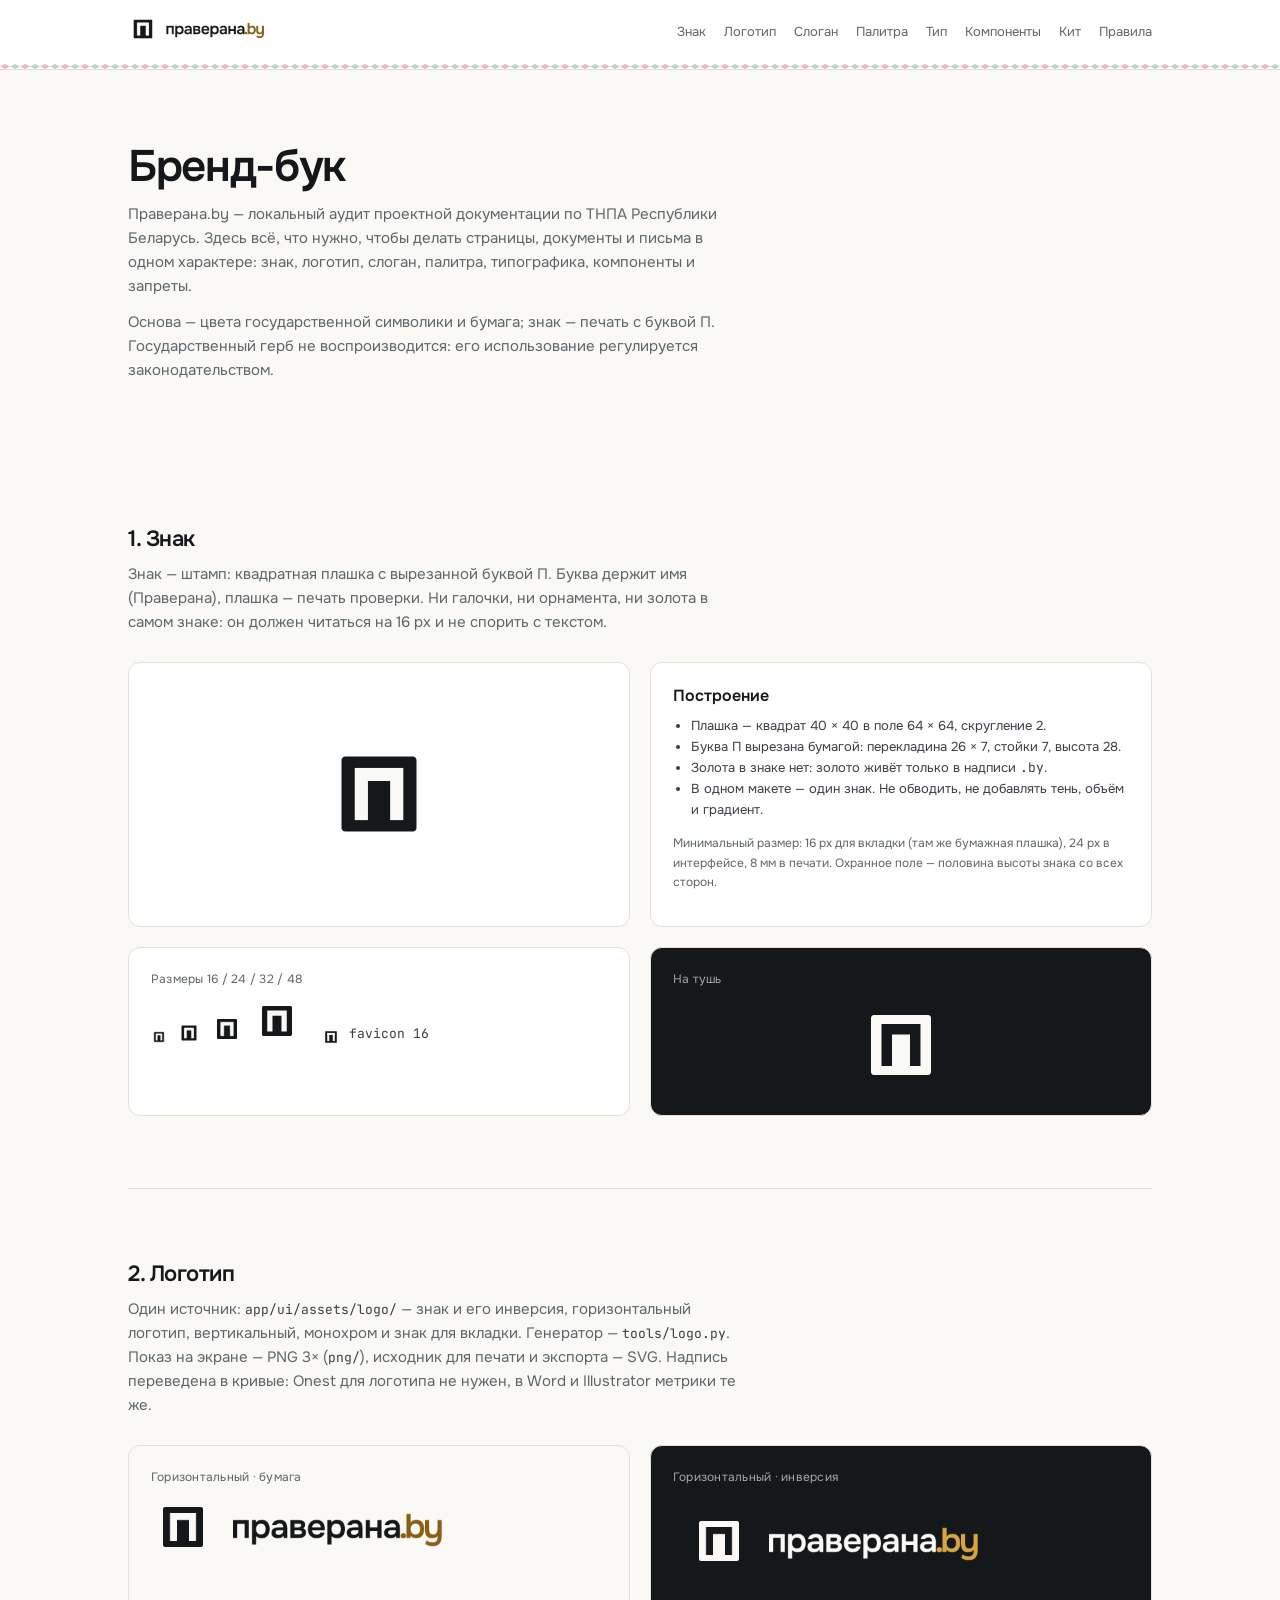
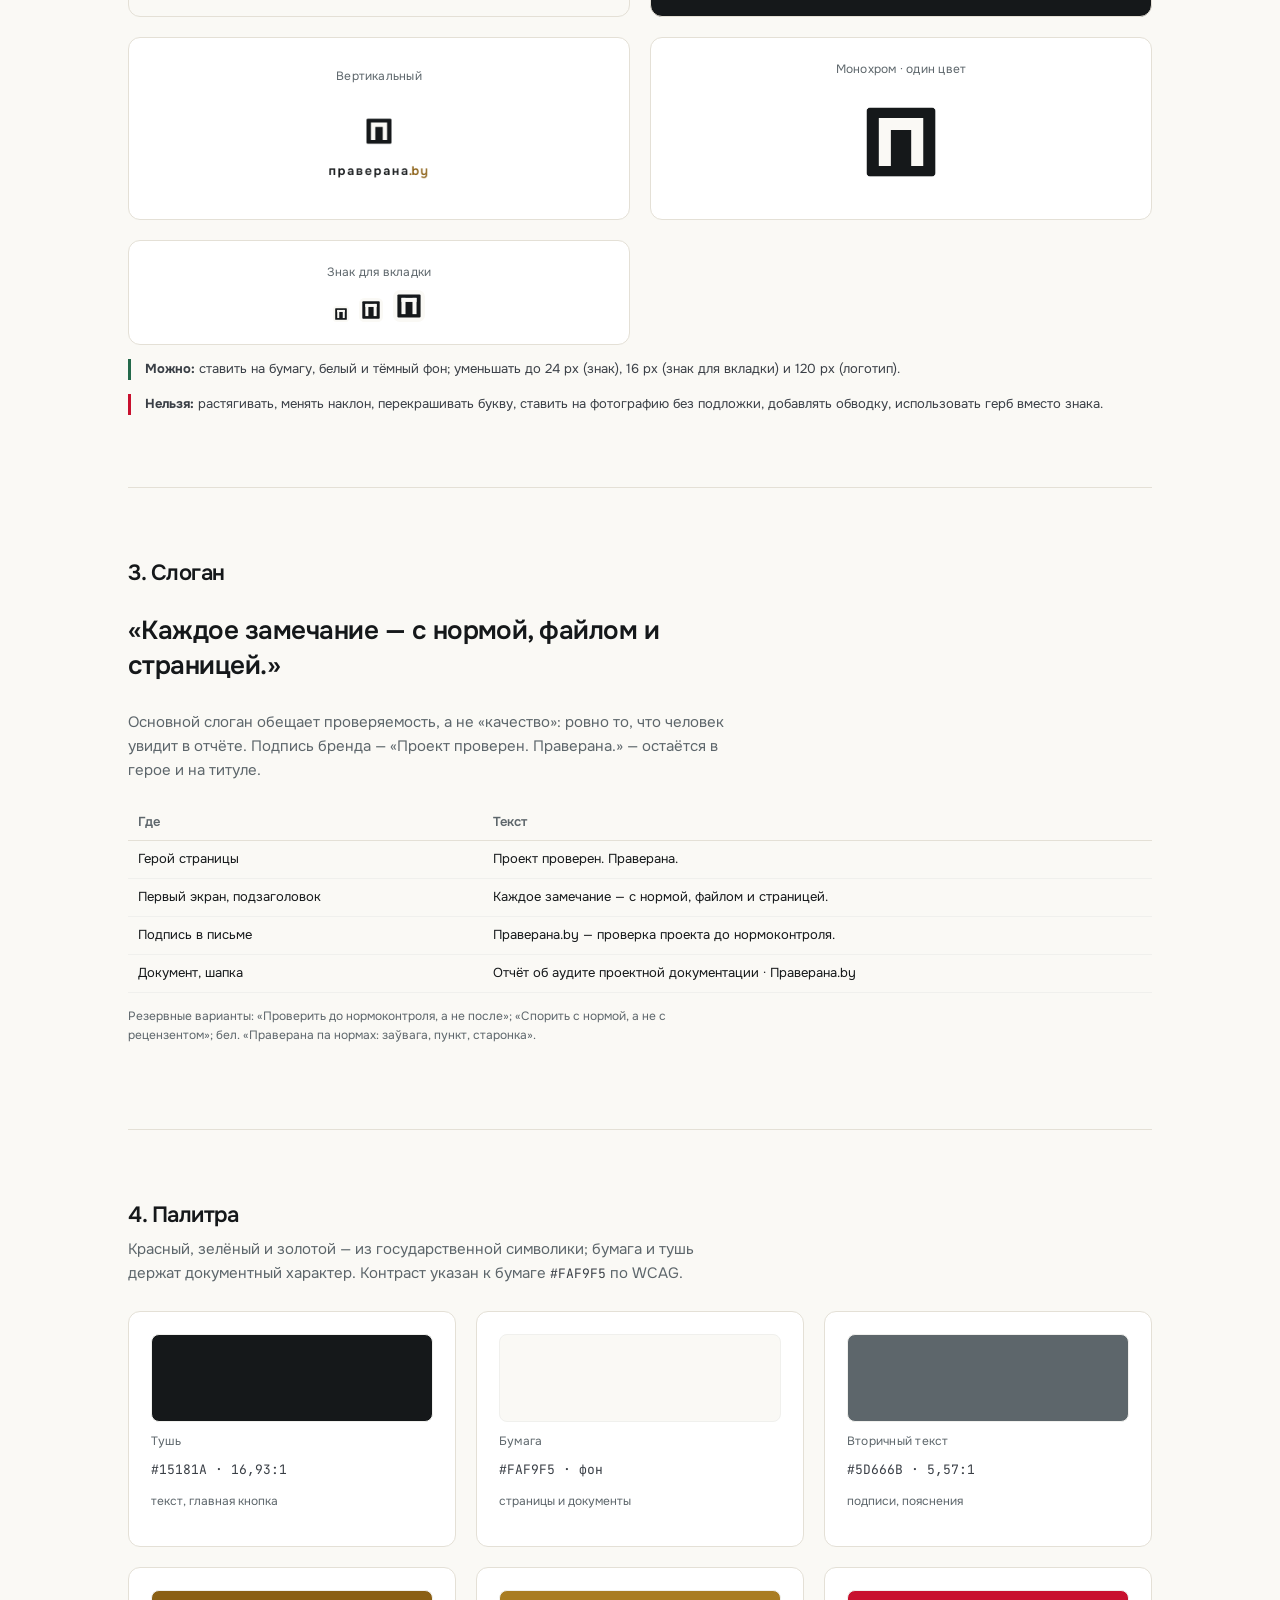
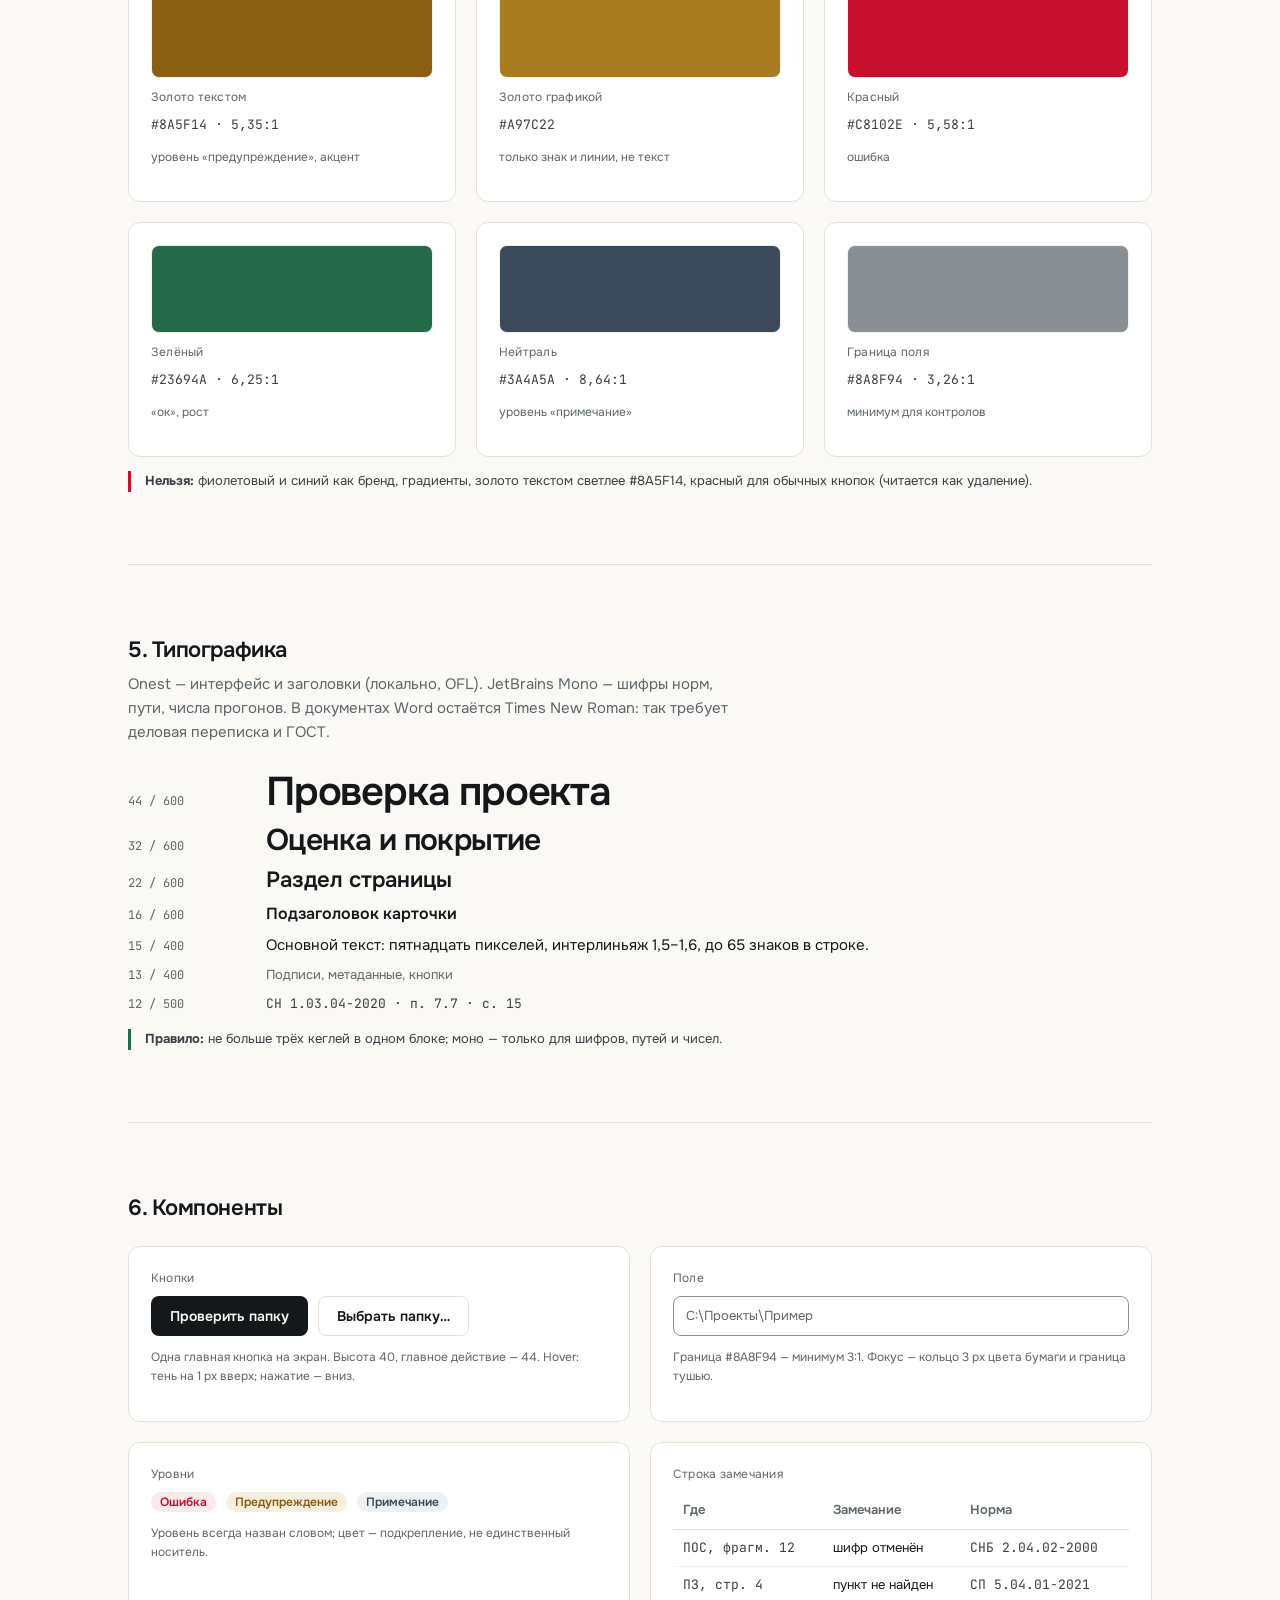
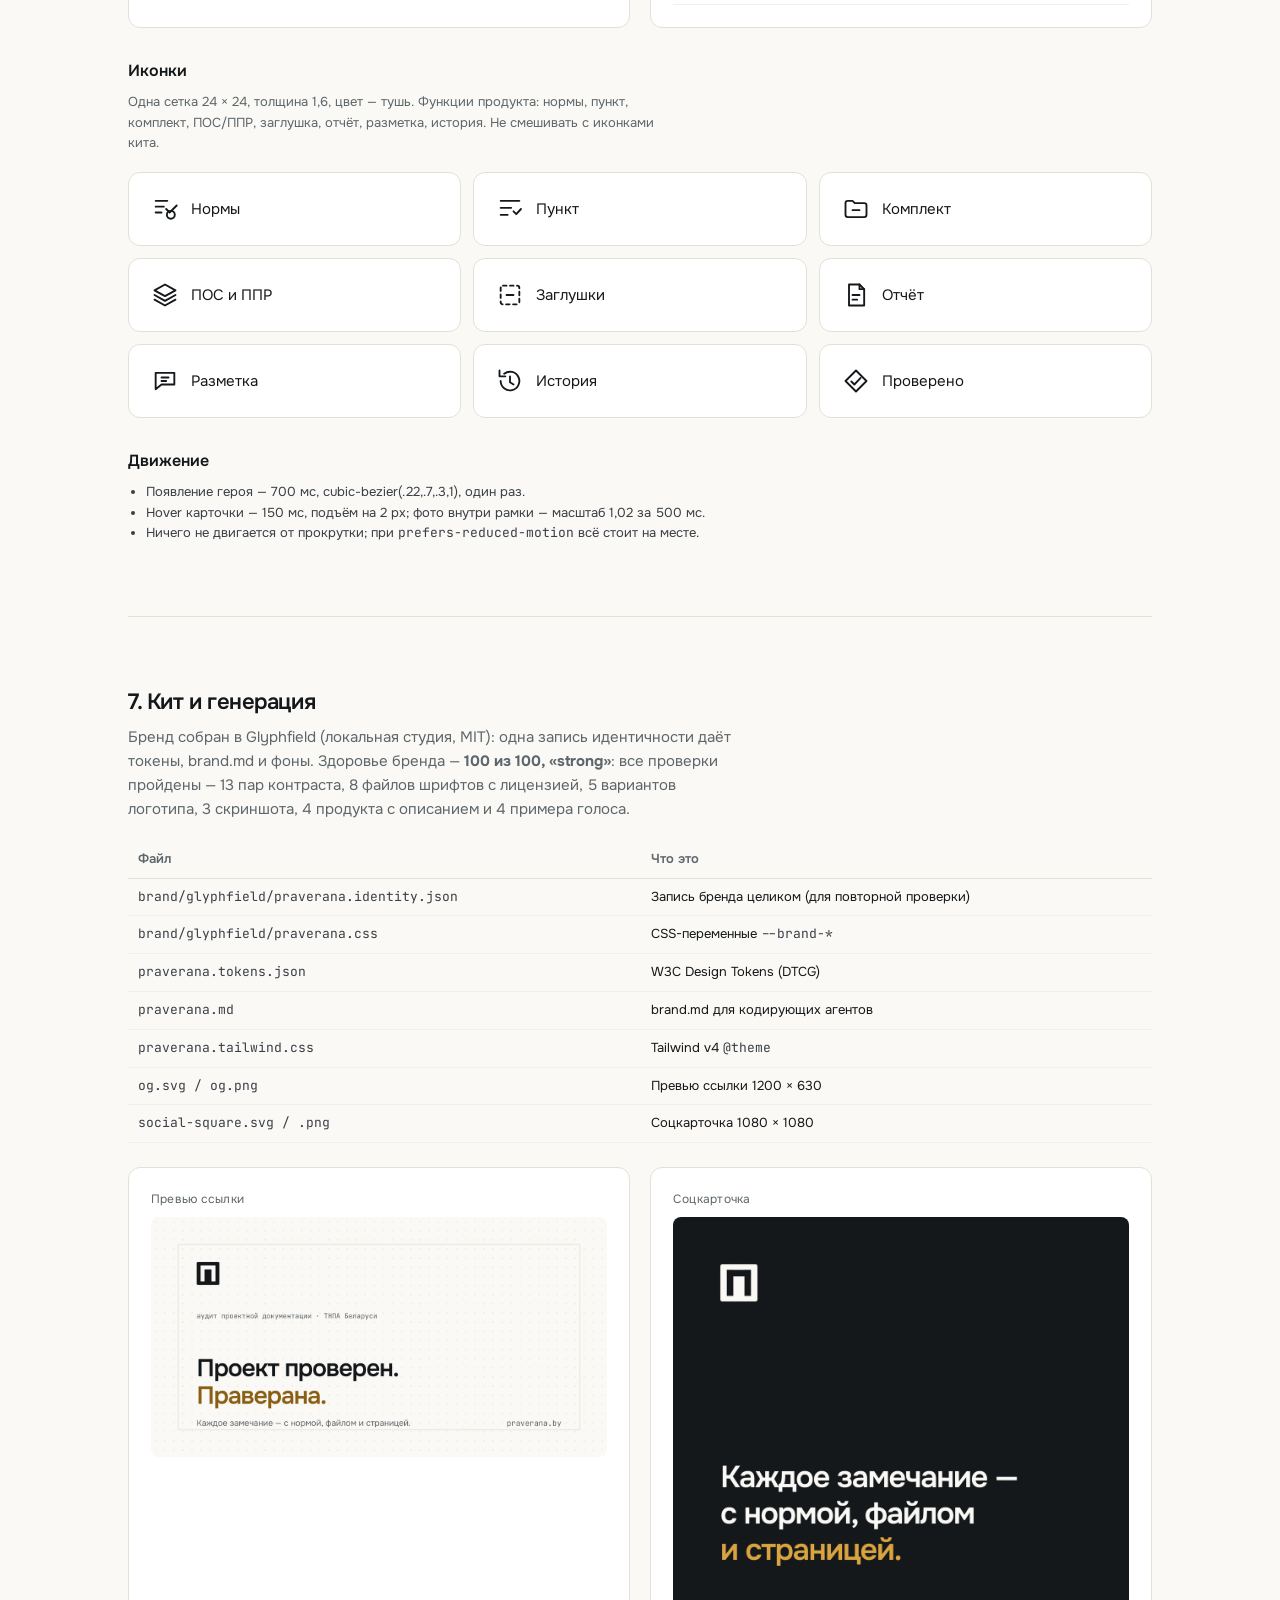
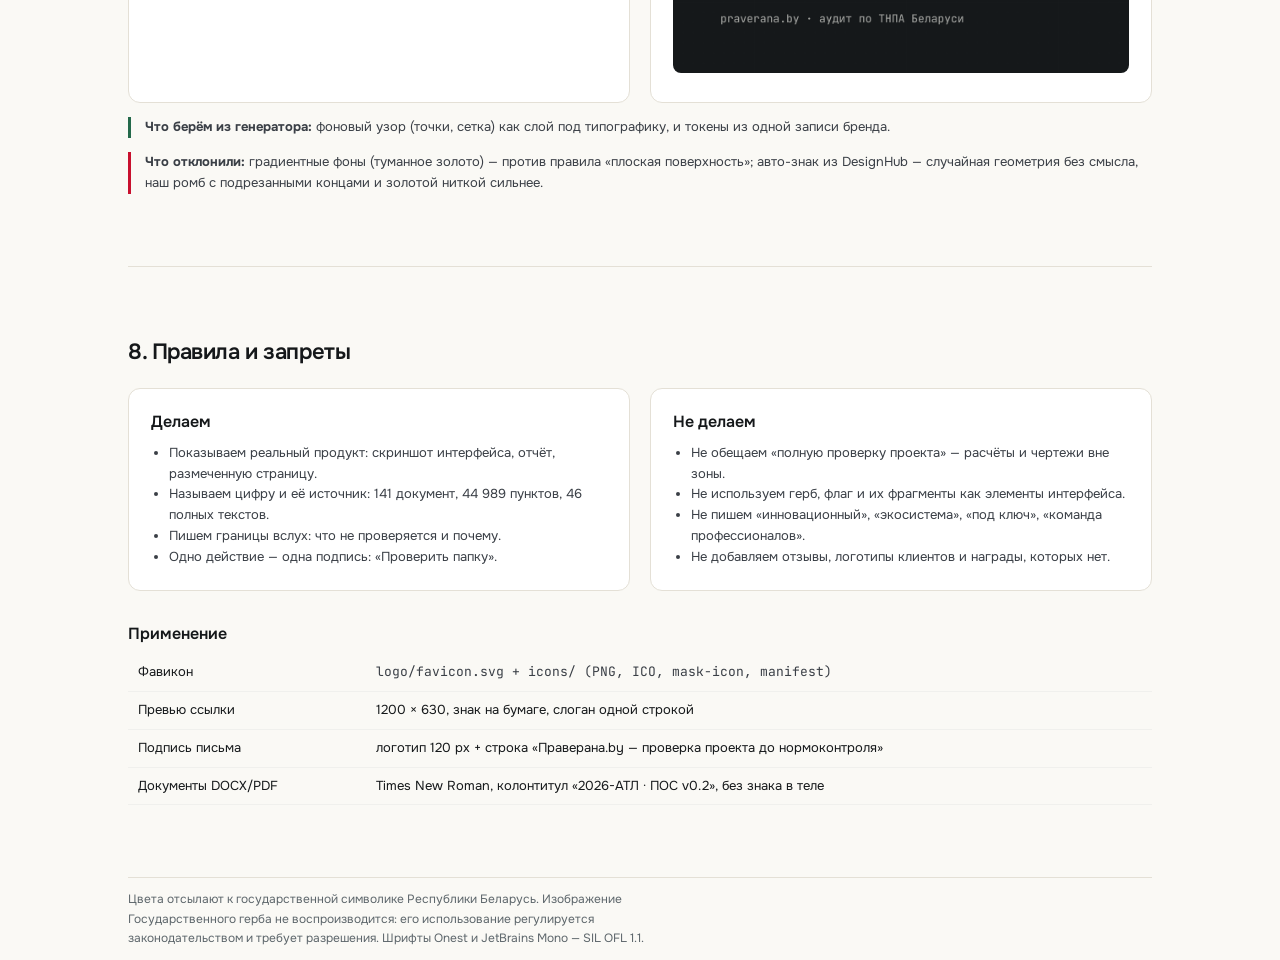
==== commit 83a71183: "docs(brand): outlined wordmark note" ====
--- a/app/ui/brand/index.html
+++ b/app/ui/brand/index.html
@@ -133,7 +133,8 @@
     <h2>2. Логотип</h2>
     <p class="lead">Один источник: <span class="mono">app/ui/assets/logo/</span> — знак и его инверсия,
       горизонтальный логотип, вертикальный, монохром и знак для вкладки. Генератор — <span class="mono">tools/logo.py</span>.
-      Показ на экране — PNG 3× (<span class="mono">png/</span>), исходник для печати и экспорта — SVG.</p>
+      Показ на экране — PNG 3× (<span class="mono">png/</span>), исходник для печати и экспорта — SVG.
+      Надпись переведена в кривые: Onest для логотипа не нужен, в Word и Illustrator метрики те же.</p>
     <div class="grid g2" style="margin-top:28px">
       <div class="card" style="background:var(--paper)">
         <div class="label">Горизонтальный · бумага</div>
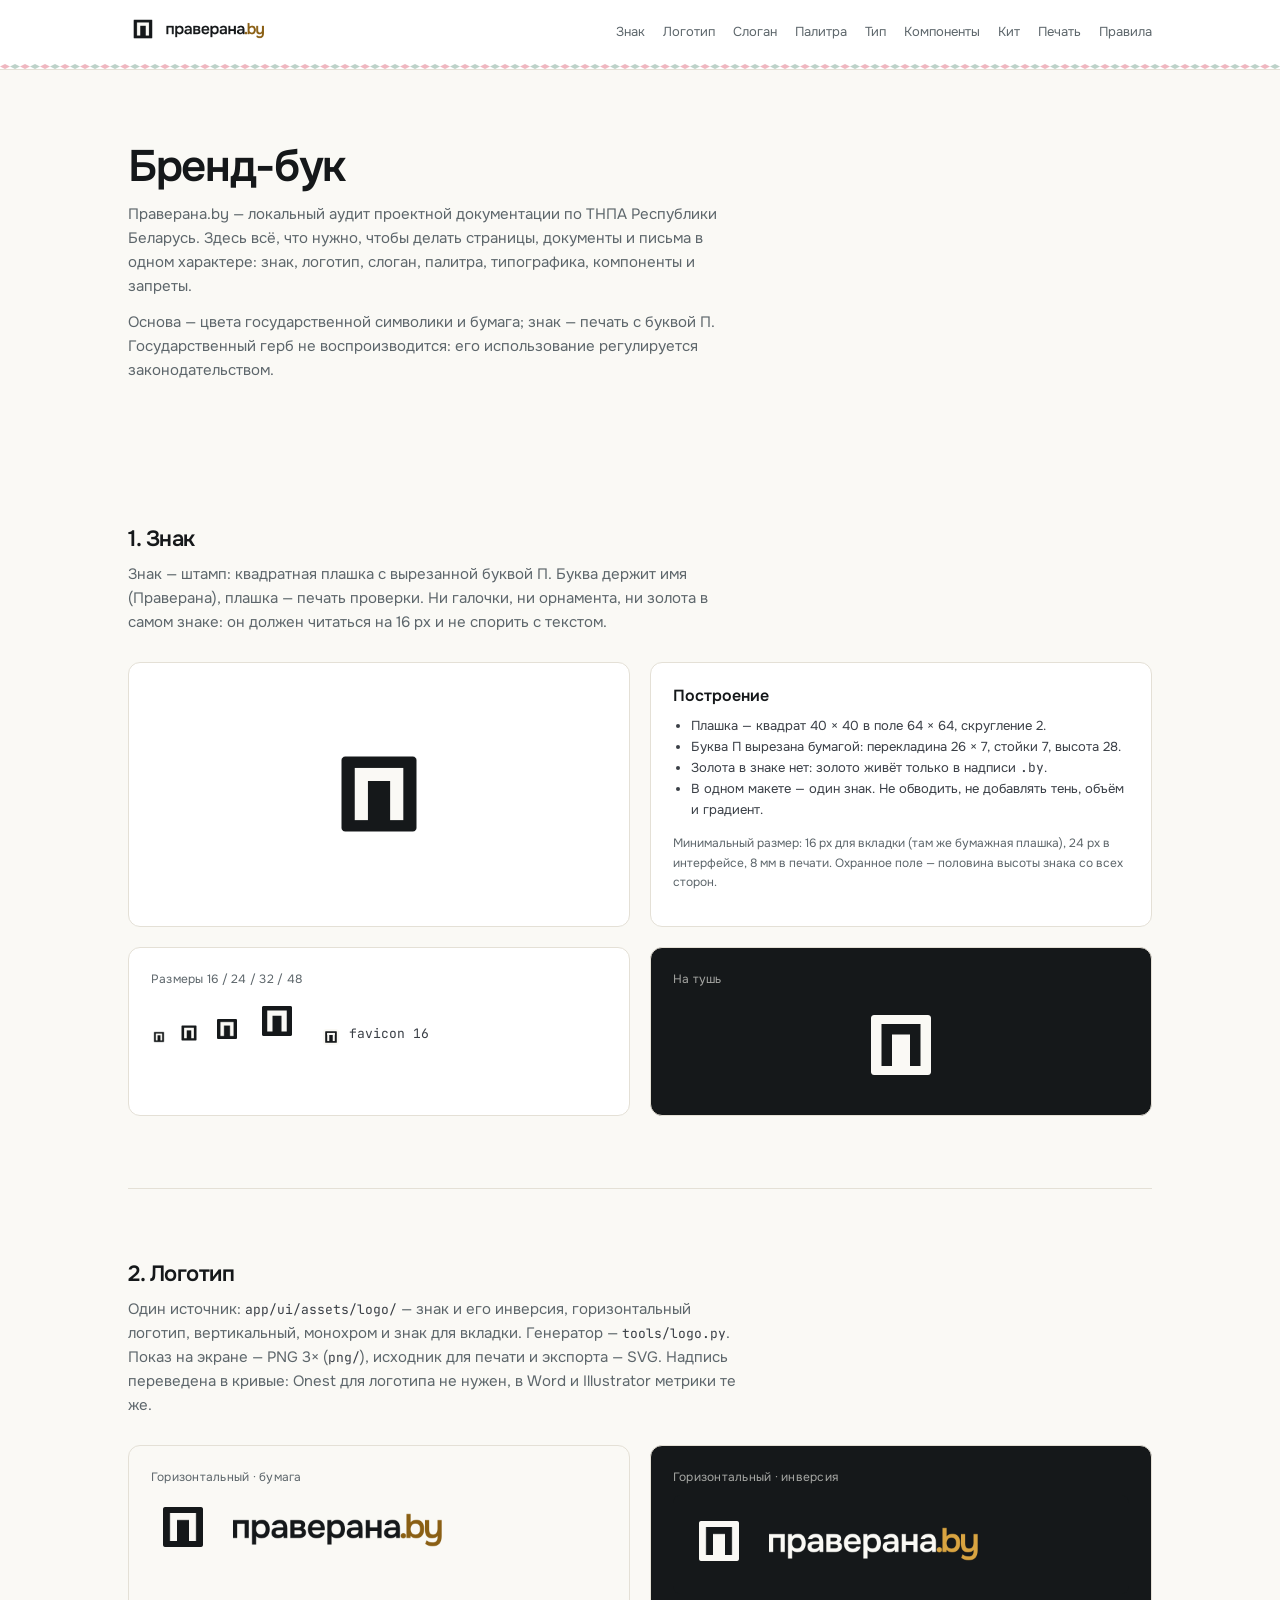
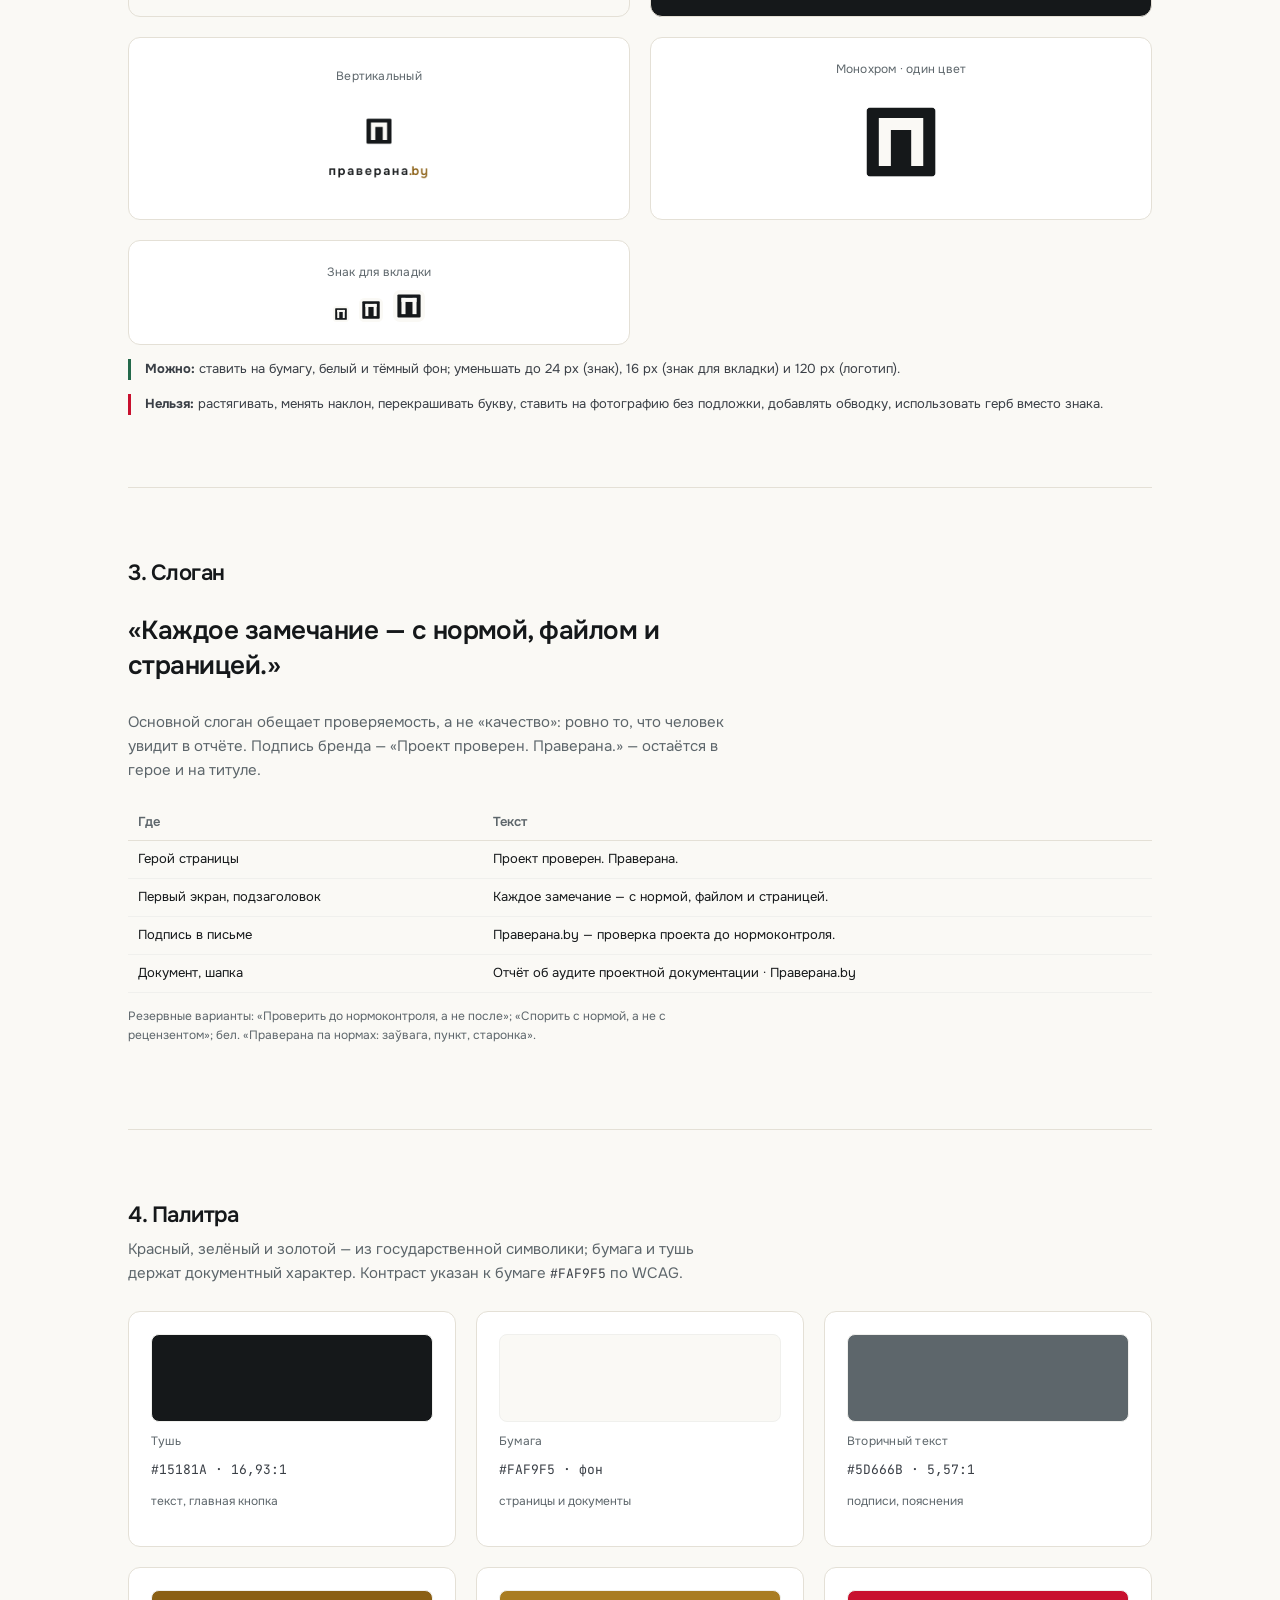
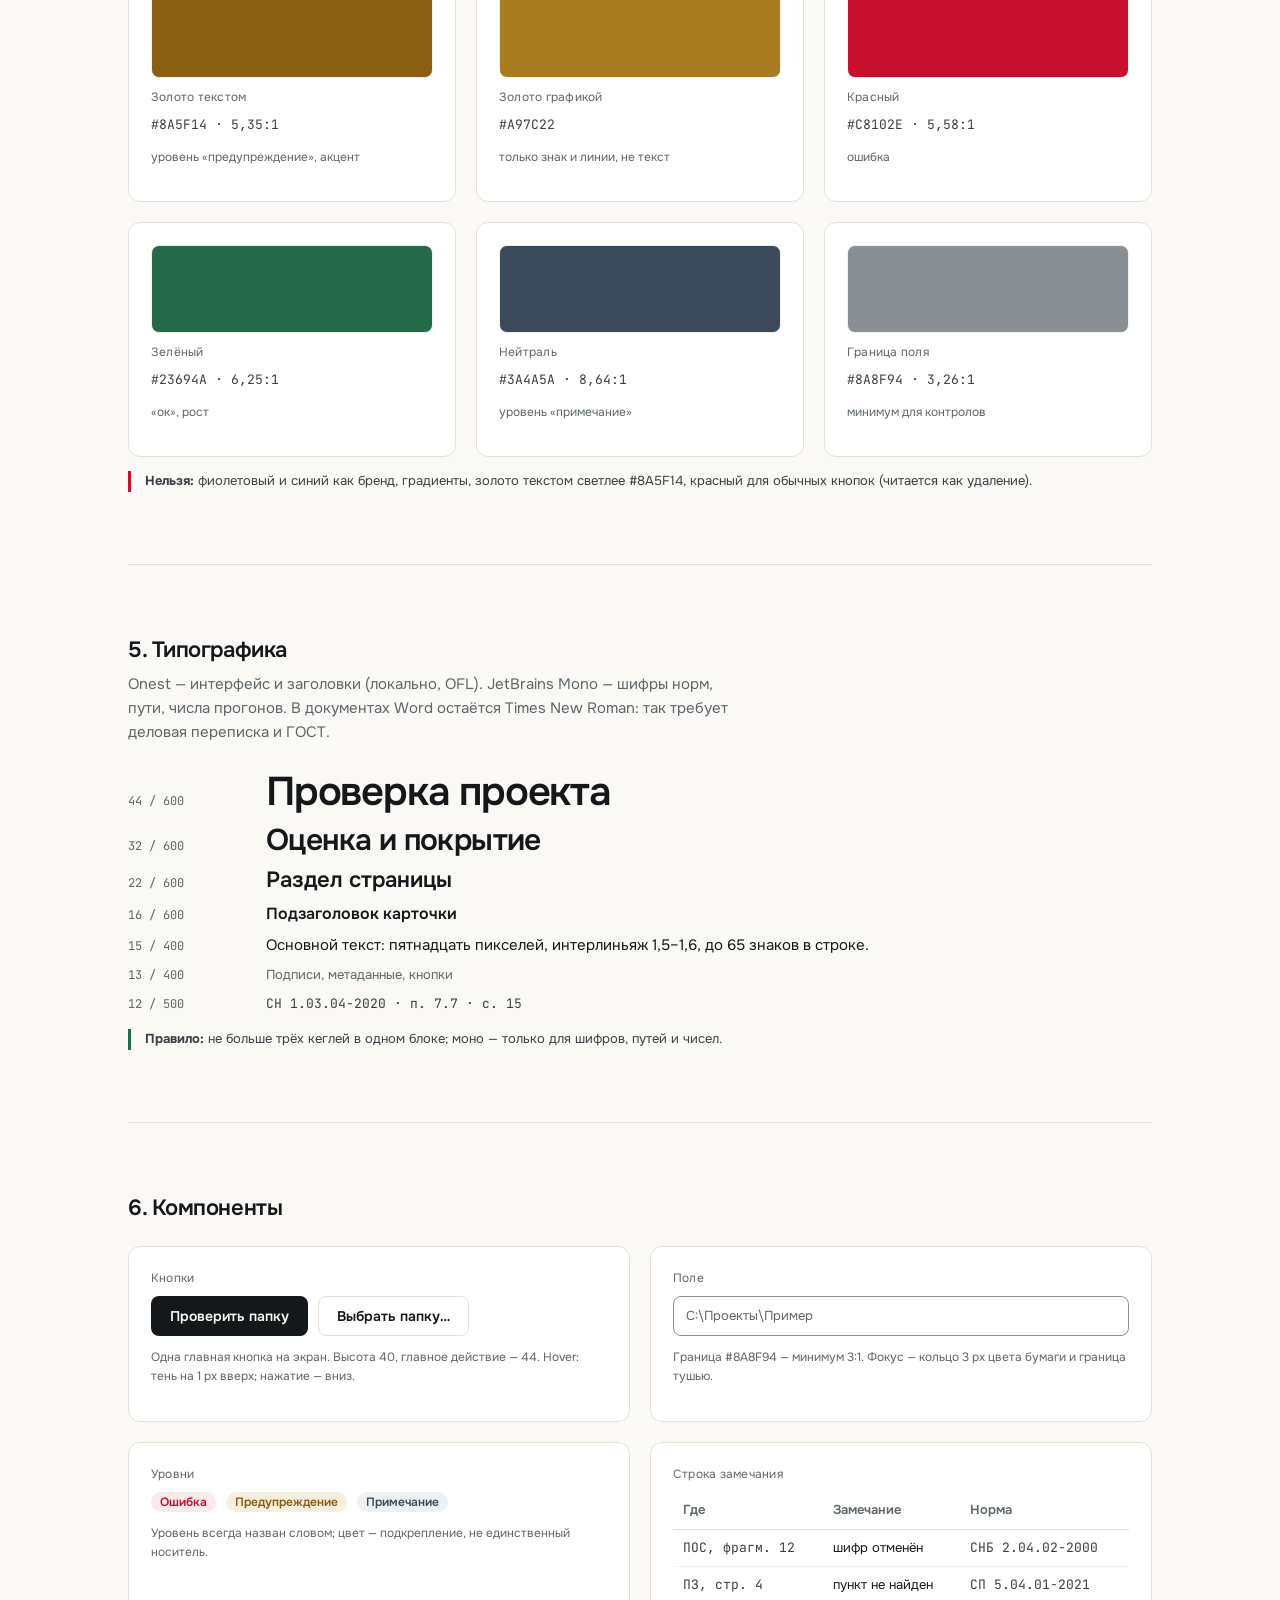
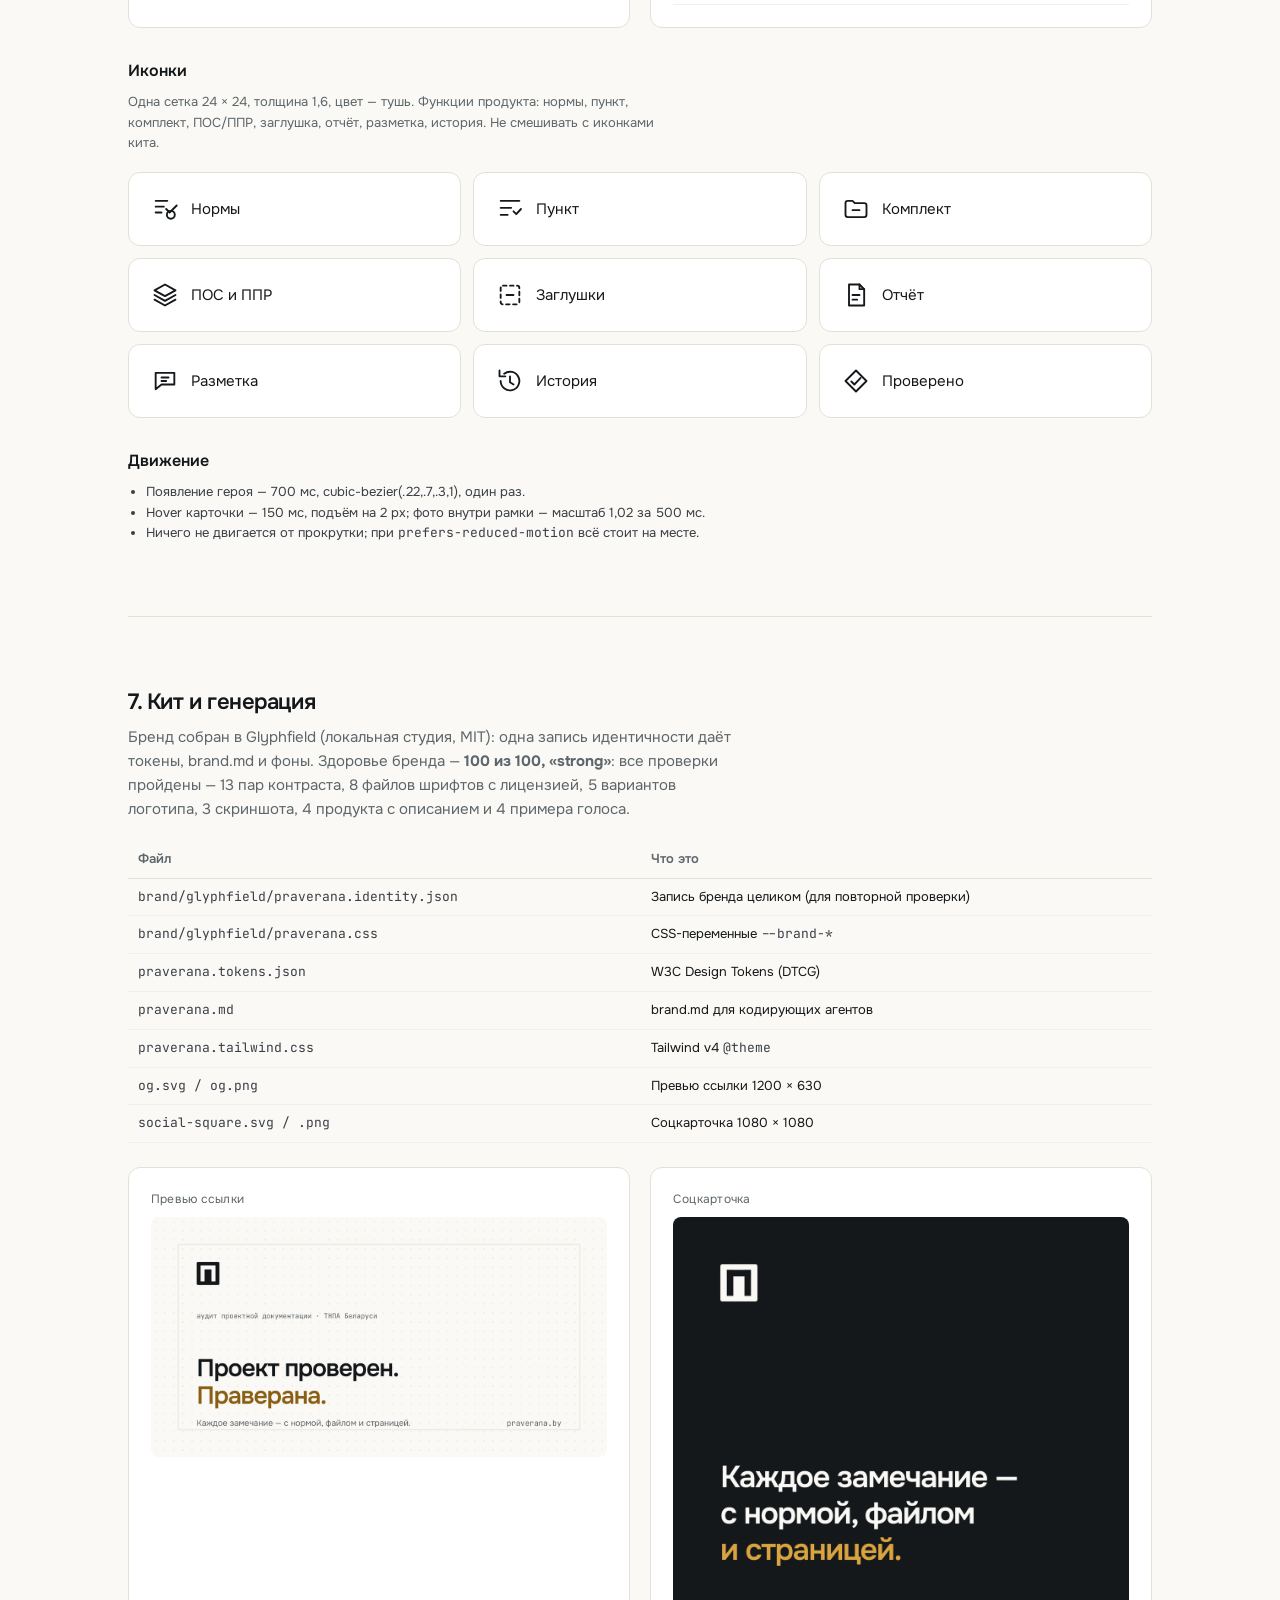
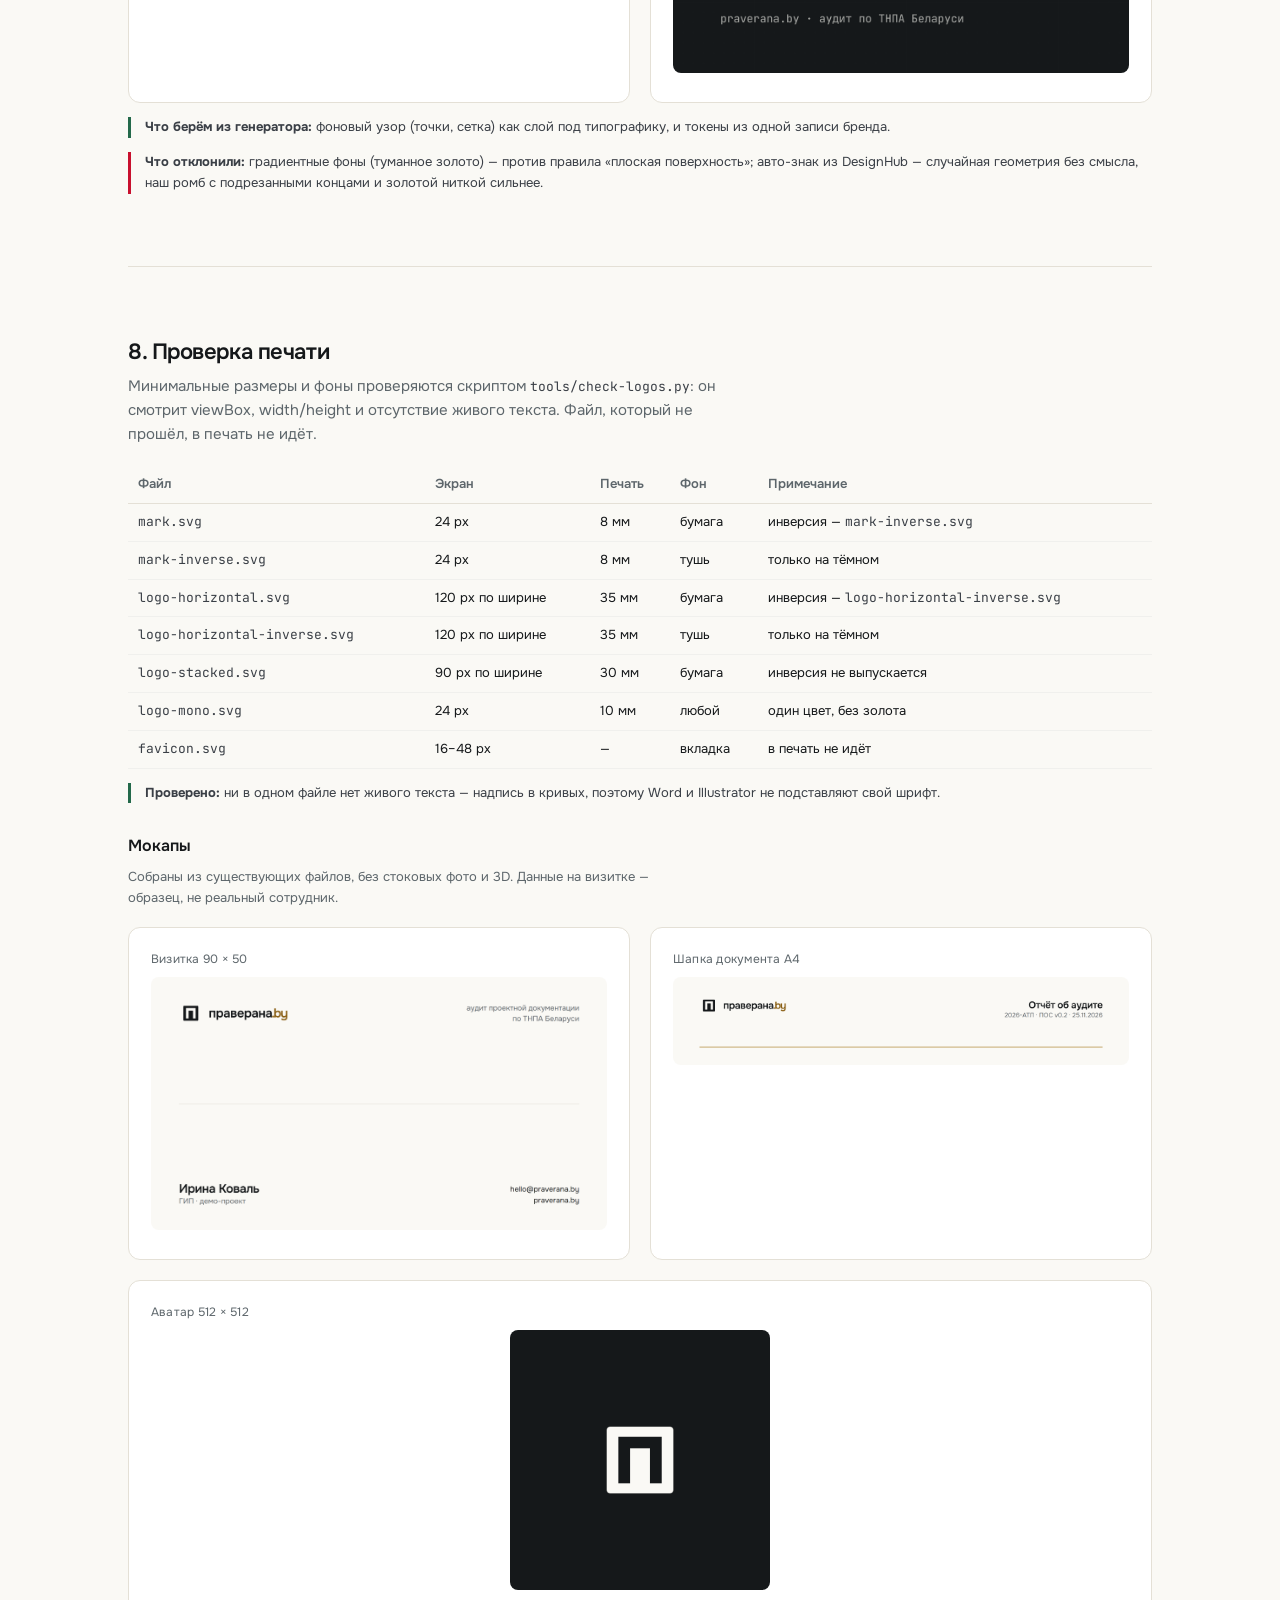
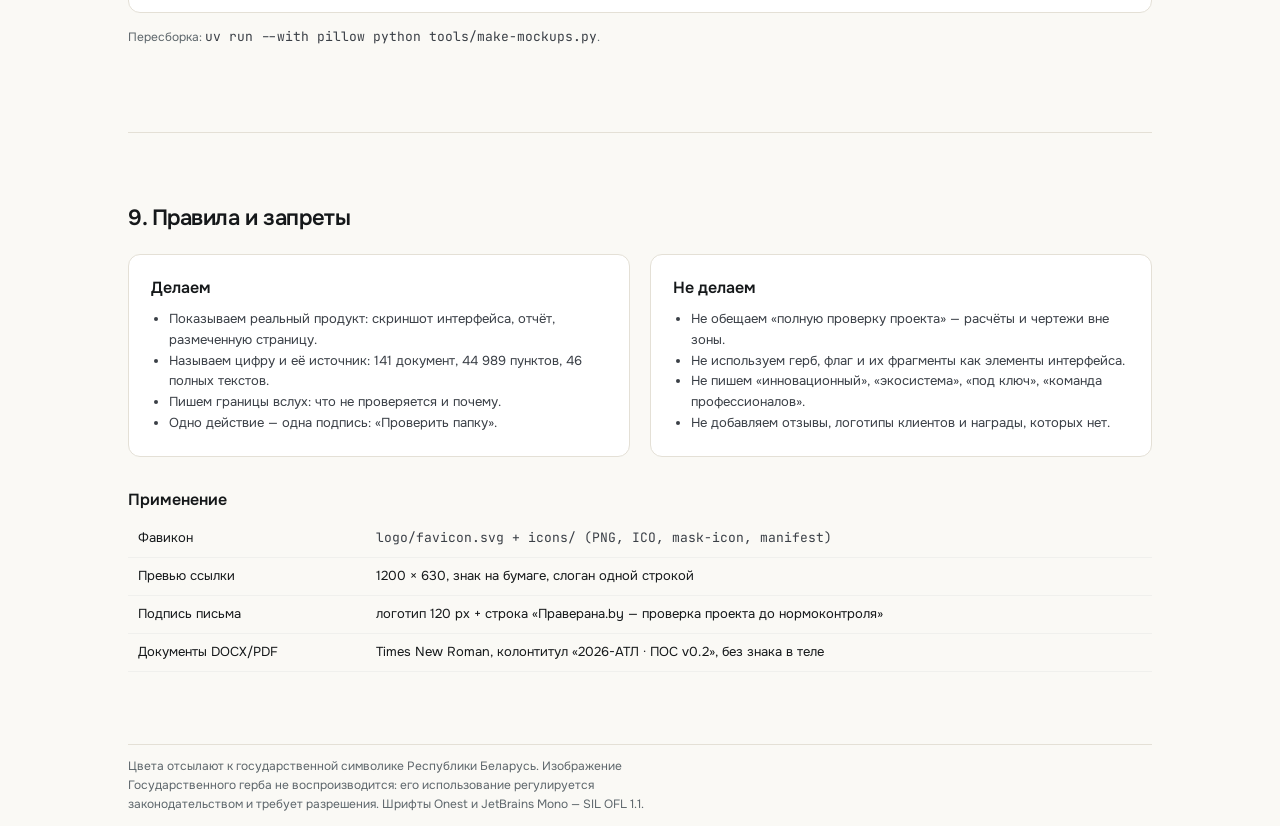
==== commit a0b844ad: "feat(brand): проверка печати и мокапы из DesignHub - tools/check-logos.py: viewBox, width/height, от" ====
--- a/app/ui/brand/index.html
+++ b/app/ui/brand/index.html
@@ -71,7 +71,7 @@
     <nav aria-label="Разделы бренд-бука">
       <a href="#mark">Знак</a><a href="#logo">Логотип</a><a href="#slogan">Слоган</a>
       <a href="#color">Палитра</a><a href="#type">Тип</a><a href="#ui">Компоненты</a>
-      <a href="#kit">Кит</a><a href="#rules">Правила</a>
+      <a href="#kit">Кит</a><a href="#print">Печать</a><a href="#rules">Правила</a>
     </nav>
   </div>
   <div class="ornament" aria-hidden="true"></div>
@@ -309,8 +309,46 @@
       концами и золотой ниткой сильнее.</div>
   </section>
 
+  <section id="print">
+    <h2>8. Проверка печати</h2>
+    <p class="lead">Минимальные размеры и фоны проверяются скриптом
+      <span class="mono">tools/check-logos.py</span>: он смотрит viewBox, width/height и отсутствие
+      живого текста. Файл, который не прошёл, в печать не идёт.</p>
+    <table style="margin-top:20px">
+      <thead><tr><th>Файл</th><th>Экран</th><th>Печать</th><th>Фон</th><th>Примечание</th></tr></thead>
+      <tbody>
+        <tr><td class="mono">mark.svg</td><td>24 px</td><td>8 мм</td><td>бумага</td><td>инверсия — <span class="mono">mark-inverse.svg</span></td></tr>
+        <tr><td class="mono">mark-inverse.svg</td><td>24 px</td><td>8 мм</td><td>тушь</td><td>только на тёмном</td></tr>
+        <tr><td class="mono">logo-horizontal.svg</td><td>120 px по ширине</td><td>35 мм</td><td>бумага</td><td>инверсия — <span class="mono">logo-horizontal-inverse.svg</span></td></tr>
+        <tr><td class="mono">logo-horizontal-inverse.svg</td><td>120 px по ширине</td><td>35 мм</td><td>тушь</td><td>только на тёмном</td></tr>
+        <tr><td class="mono">logo-stacked.svg</td><td>90 px по ширине</td><td>30 мм</td><td>бумага</td><td>инверсия не выпускается</td></tr>
+        <tr><td class="mono">logo-mono.svg</td><td>24 px</td><td>10 мм</td><td>любой</td><td>один цвет, без золота</td></tr>
+        <tr><td class="mono">favicon.svg</td><td>16–48 px</td><td>—</td><td>вкладка</td><td>в печать не идёт</td></tr>
+      </tbody>
+    </table>
+    <div class="do"><b>Проверено:</b> ни в одном файле нет живого текста — надпись в кривых,
+      поэтому Word и Illustrator не подставляют свой шрифт.</div>
+
+    <h3>Мокапы</h3>
+    <p class="lead" style="font-size:var(--t-sm)">Собраны из существующих файлов, без стоковых фото
+      и 3D. Данные на визитке — образец, не реальный сотрудник.</p>
+    <div class="grid g2" style="margin-top:18px">
+      <div class="card"><div class="label">Визитка 90 × 50</div>
+        <img src="../assets/img/mockups/business-card.png" alt="Визитка: логотип, имя, контакты"
+             style="width:100%;border-radius:var(--r-ctl)"></div>
+      <div class="card"><div class="label">Шапка документа A4</div>
+        <img src="../assets/img/mockups/document-header.png" alt="Шапка отчёта: логотип и объект"
+             style="width:100%;border-radius:var(--r-ctl)"></div>
+      <div class="card" style="grid-column:1/-1;display:grid;place-items:center">
+        <div class="label" style="justify-self:start">Аватар 512 × 512</div>
+        <img src="../assets/img/mockups/avatar.png" alt="Аватар: знак на туши" style="width:260px;border-radius:var(--r-ctl)">
+      </div>
+    </div>
+    <p class="fine" style="margin-top:14px">Пересборка: <span class="mono">uv run --with pillow python tools/make-mockups.py</span>.</p>
+  </section>
+
   <section id="rules">
-    <h2>8. Правила и запреты</h2>
+    <h2>9. Правила и запреты</h2>
     <div class="grid g2" style="margin-top:22px">
       <div class="card">
         <h3 style="margin-top:0">Делаем</h3>
@@ -358,3 +396,4 @@
 
 
 
+
